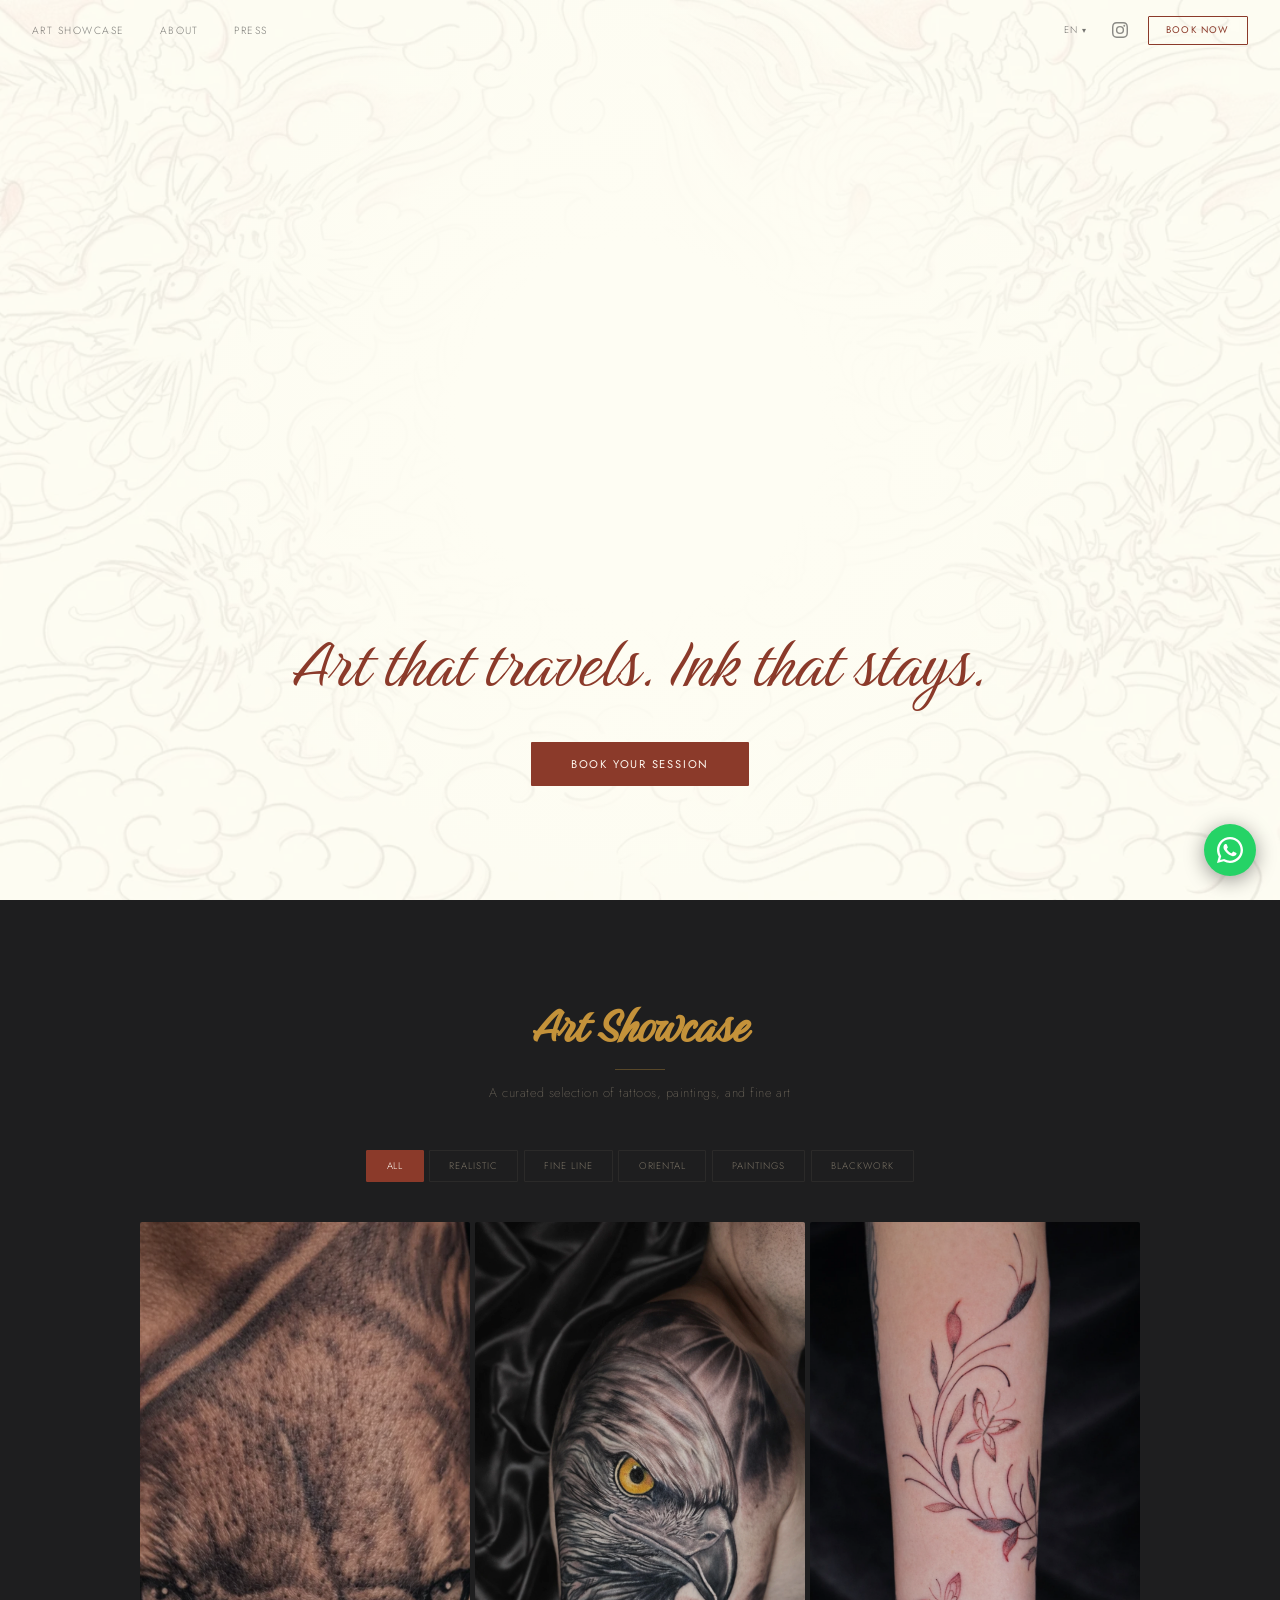
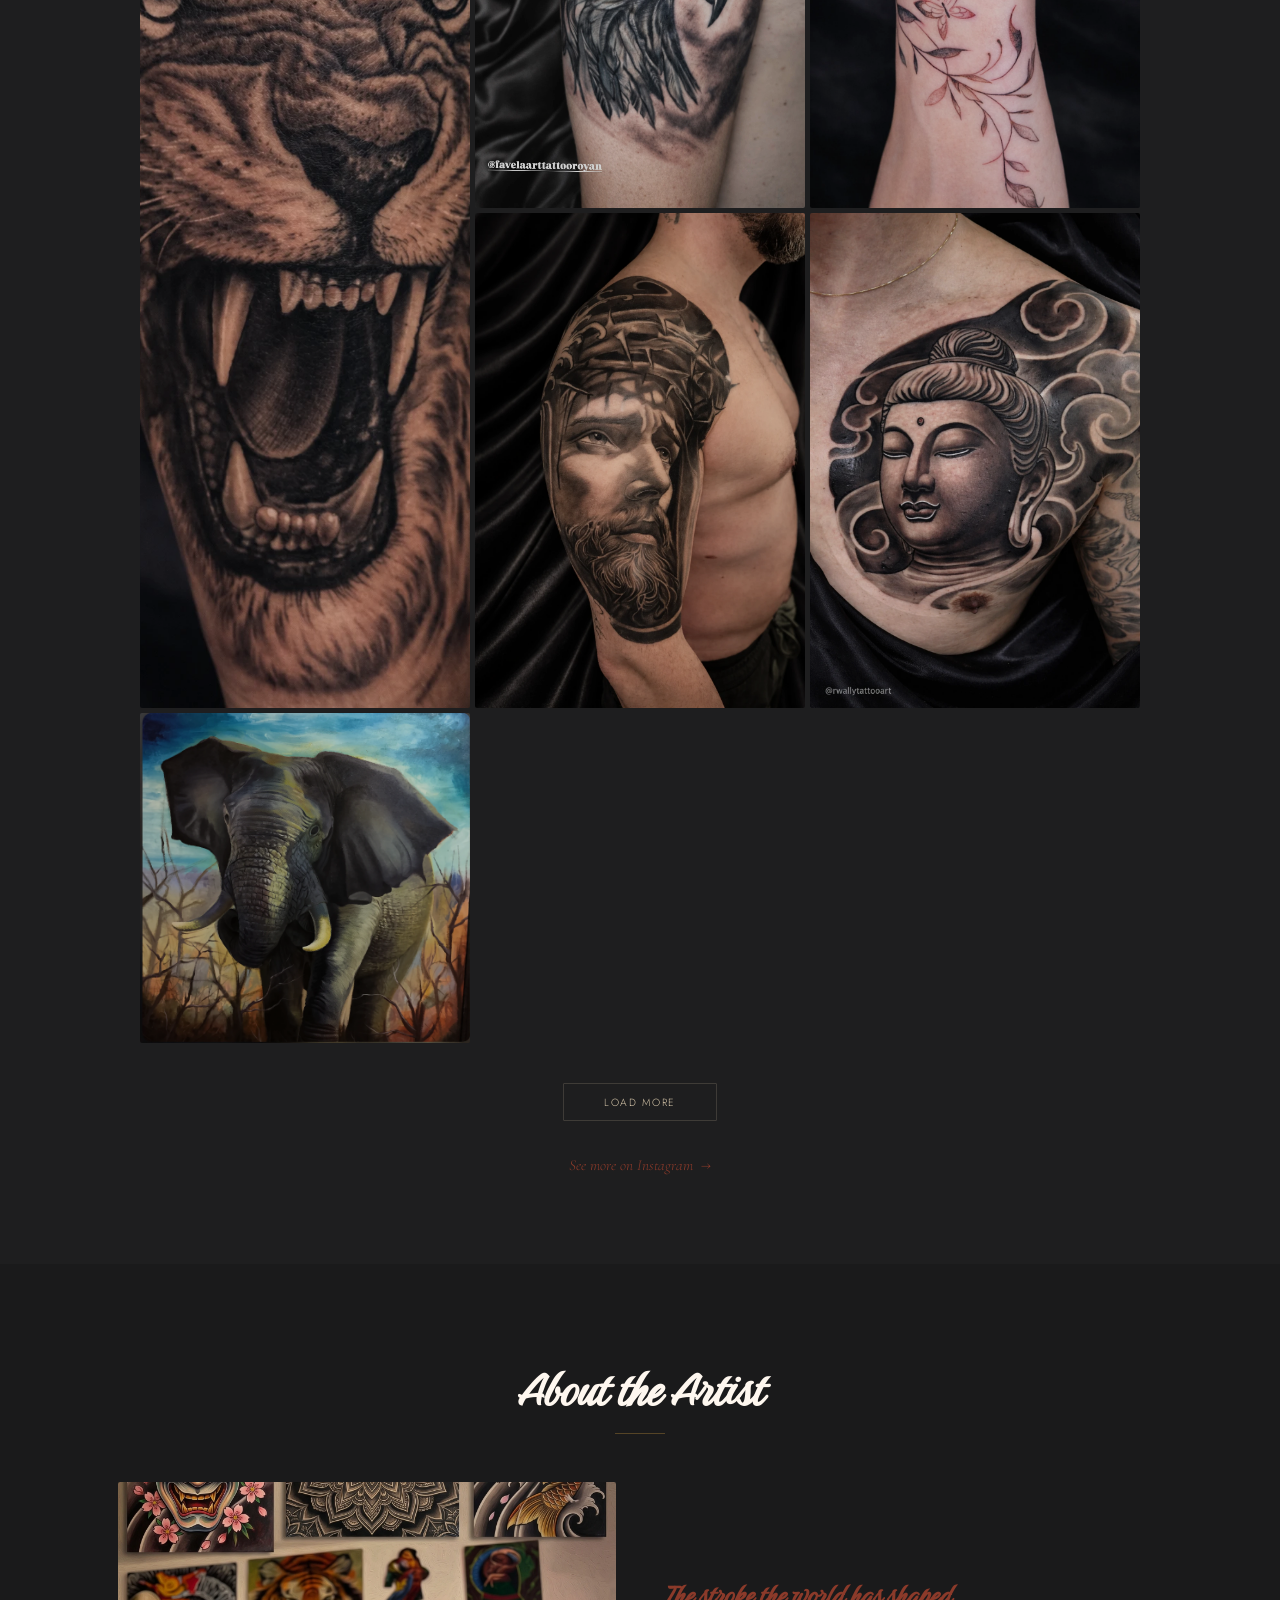
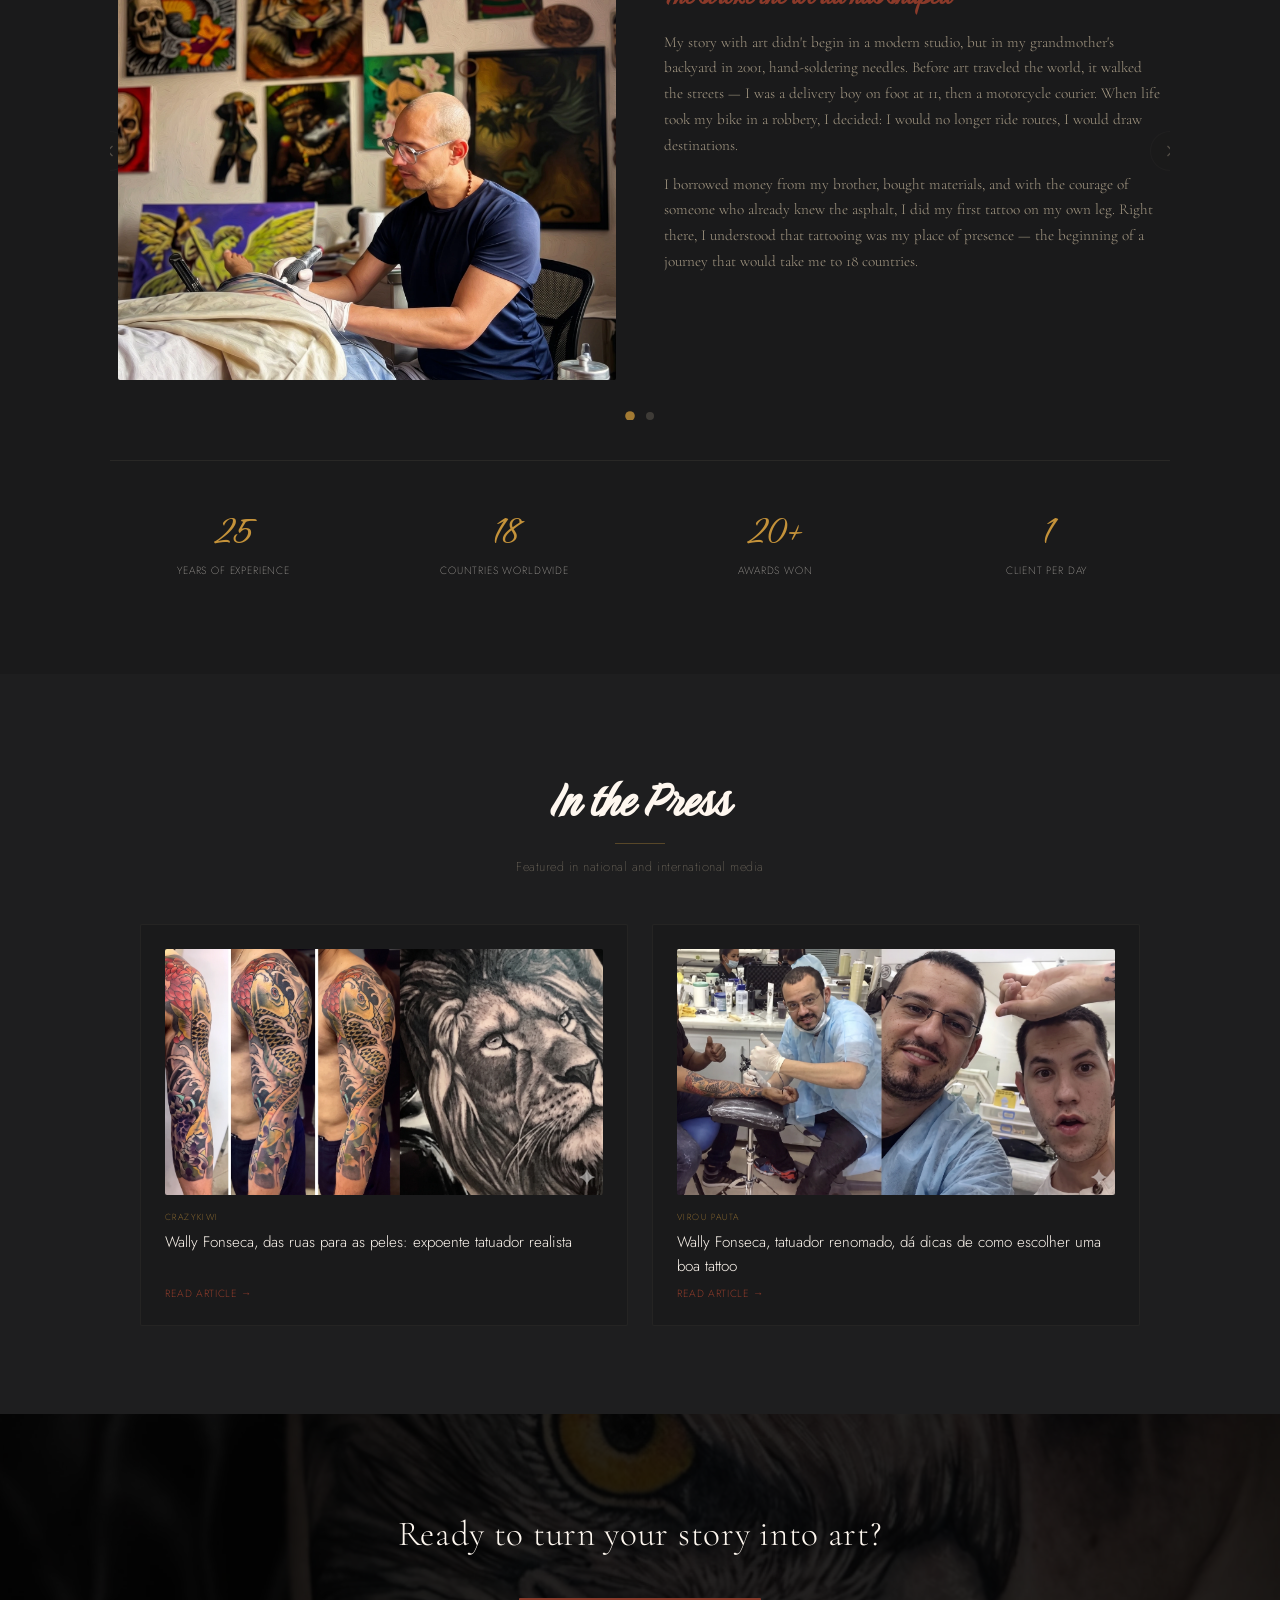
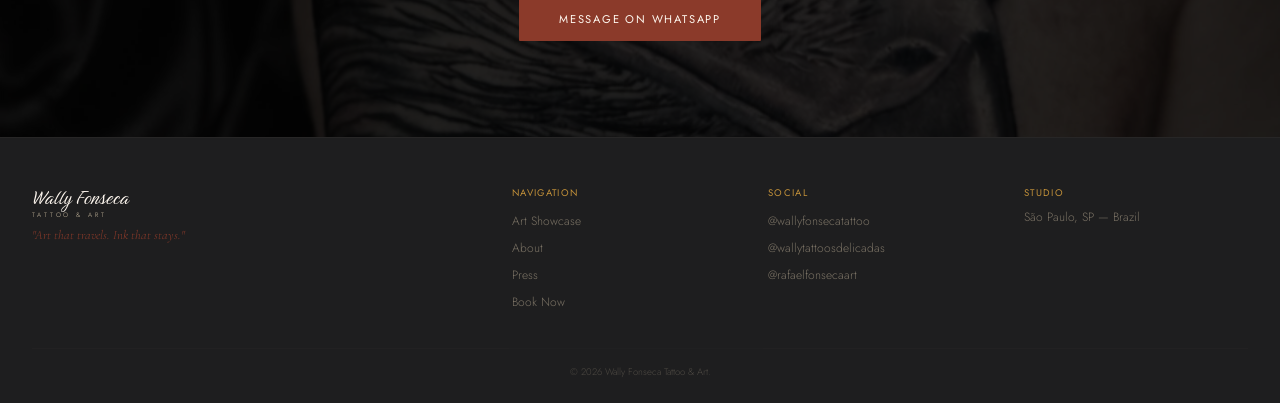
==== index.html @ 74b62050 "sobe projeto completo com assets" ====
<!DOCTYPE html>
<html lang="en">
<head>
  <meta charset="UTF-8">
  <meta name="viewport" content="width=device-width, initial-scale=1.0">
  <title>Wally Fonseca — Tattoo & Art</title>

  <!-- SEO -->
  <meta name="description" content="Wally Fonseca — Award-winning tattoo artist with 25 years of experience across 18 countries. Realistic, fine-line, and canvas art. Book your exclusive session.">
  <meta name="author" content="Wally Fonseca">
  <link rel="canonical" href="https://wallyfonsecatattoo.com/?lang=en">

  <!-- Open Graph -->
  <meta property="og:title" content="Wally Fonseca — Tattoo & Art">
  <meta property="og:description" content="Award-winning tattoo artist with 25 years of experience across 18 countries. Book your exclusive session.">
  <meta property="og:type" content="website">
  <meta property="og:url" content="https://wallyfonsecatattoo.com">
  <meta property="og:locale" content="en_US">
  <meta property="og:site_name" content="Wally Fonseca Tattoo & Art">

  <!-- Twitter -->
  <meta name="twitter:card" content="summary_large_image">
  <meta name="twitter:title" content="Wally Fonseca — Tattoo & Art">
  <meta name="twitter:description" content="Award-winning tattoo artist with 25 years of experience across 18 countries.">

  <!-- hreflang -->
  <link rel="alternate" hreflang="pt" href="https://wallyfonsecatattoo.com/?lang=pt">
  <link rel="alternate" hreflang="en" href="https://wallyfonsecatattoo.com/?lang=en">
  <link rel="alternate" hreflang="es" href="https://wallyfonsecatattoo.com/?lang=es">
  <link rel="alternate" hreflang="fr" href="https://wallyfonsecatattoo.com/?lang=fr">
  <link rel="alternate" hreflang="x-default" href="https://wallyfonsecatattoo.com/?lang=en">

  <!-- Fonts -->
  <link rel="preconnect" href="https://fonts.googleapis.com">
  <link rel="preconnect" href="https://fonts.gstatic.com" crossorigin>
  <link rel="stylesheet" href="https://fonts.googleapis.com/css2?family=Cormorant+Garamond:ital,wght@0,300;0,400;0,500;1,300;1,400&family=Jost:wght@200;300;400;500&display=swap">

  <!-- Birthstone local font -->
  <style>
    @font-face {
      font-family: 'Birthstone';
      src: url('assets/fonts/Birthstone-Regular.ttf') format('truetype');
      font-weight: 400;
      font-style: normal;
      font-display: swap;
    }
  </style>

  <!-- Styles -->
  <link rel="stylesheet" href="assets/css/style.css">

  <!-- Schema.org -->
  <script type="application/ld+json">
  {
    "@context": "https://schema.org",
    "@graph": [
      {
        "@type": "Person",
        "name": "Rafael Fonseca",
        "alternateName": "Wally Fonseca",
        "jobTitle": "Tattoo Artist",
        "url": "https://wallyfonsecatattoo.com",
        "sameAs": [
          "https://instagram.com/wallyfonsecatattoo",
          "https://instagram.com/wallytattoosdelicadas",
          "https://instagram.com/rafaelfonsecaart"
        ]
      },
      {
        "@type": "TattooParlor",
        "name": "Wally Fonseca Tattoo & Art",
        "url": "https://wallyfonsecatattoo.com",
        "telephone": "+5511940072605"
      }
    ]
  }
  </script>
</head>
<body>

  <!-- HEADER -->
  <header class="hdr" id="hdr">
    <div class="hdr__inner">
      <nav class="hdr__left">
        <a href="#showcase" data-i18n="nav.showcase">Art Showcase</a>
        <a href="#about" data-i18n="nav.about">About</a>
        <a href="#media" data-i18n="nav.media">Press</a>
      </nav>

      <a href="#hero" class="hdr__logo">
        <span class="hdr__logo-name">Wally Fonseca</span>
        <span class="hdr__logo-sub">TATTOO &amp; ART</span>
      </a>

      <div class="hdr__right">
        <div class="lang-wrap">
          <button class="lang-current" aria-label="Select language">EN</button>
          <div class="lang-dropdown" role="listbox">
            <button class="lang-selector__btn" data-lang="en" role="option">English</button>
            <button class="lang-selector__btn" data-lang="pt" role="option">Português</button>
            <button class="lang-selector__btn" data-lang="es" role="option">Español</button>
            <button class="lang-selector__btn" data-lang="fr" role="option">Français</button>
          </div>
        </div>
        <a href="https://instagram.com/wallyfonsecatattoo" target="_blank" rel="noopener" class="hdr__ig" aria-label="Instagram">
          <svg viewBox="0 0 24 24"><path d="M12 2.163c3.204 0 3.584.012 4.85.07 3.252.148 4.771 1.691 4.919 4.919.058 1.265.069 1.645.069 4.849 0 3.205-.012 3.584-.069 4.849-.149 3.225-1.664 4.771-4.919 4.919-1.266.058-1.644.07-4.85.07-3.204 0-3.584-.012-4.849-.07-3.26-.149-4.771-1.699-4.919-4.92-.058-1.265-.07-1.644-.07-4.849 0-3.204.013-3.583.07-4.849.149-3.227 1.664-4.771 4.919-4.919 1.266-.057 1.645-.069 4.849-.069zM12 0C8.741 0 8.333.014 7.053.072 2.695.272.273 2.69.073 7.052.014 8.333 0 8.741 0 12c0 3.259.014 3.668.072 4.948.2 4.358 2.618 6.78 6.98 6.98C8.333 23.986 8.741 24 12 24c3.259 0 3.668-.014 4.948-.072 4.354-.2 6.782-2.618 6.979-6.98.059-1.28.073-1.689.073-4.948 0-3.259-.014-3.667-.072-4.947-.196-4.354-2.617-6.78-6.979-6.98C15.668.014 15.259 0 12 0zm0 5.838a6.162 6.162 0 100 12.324 6.162 6.162 0 000-12.324zM12 16a4 4 0 110-8 4 4 0 010 8zm6.406-11.845a1.44 1.44 0 100 2.881 1.44 1.44 0 000-2.881z"/></svg>
        </a>
        <a href="https://wa.me/5511940072605" target="_blank" rel="noopener" class="hdr__cta" data-i18n="nav.cta">Book Now</a>
      </div>
    </div>
  </header>

  <!-- HERO -->
  <section class="hero" id="hero">
    <div class="hero__globe">
      <video autoplay muted loop playsinline>
        <source src="assets/videos/globe-loop.mp4" type="video/mp4">
      </video>
    </div>
    <h1 class="hero__tagline" data-i18n="hero.tagline">Art that travels. Ink that stays.</h1>
    <a href="https://wa.me/5511940072605" target="_blank" rel="noopener" class="hero__cta" data-i18n="hero.cta">Book your session</a>
  </section>

  <!-- ART SHOWCASE -->
  <section class="showcase sec" id="showcase">
    <div class="sec__inner">
      <div class="sec__head">
        <h2 class="sec__title" data-i18n="showcase.title">Art Showcase</h2>
        <div class="divider"></div>
        <p class="sec__sub" data-i18n="showcase.subtitle">A curated selection of tattoos, paintings, and fine art</p>
      </div>

      <div class="pills" role="tablist">
        <button class="pill active" data-filter="all" role="tab" aria-selected="true" data-i18n="showcase.filters.all">All</button>
        <button class="pill" data-filter="realistas" role="tab" aria-selected="false" data-i18n="showcase.filters.realistic">Realistic</button>
        <button class="pill" data-filter="delicadas" role="tab" aria-selected="false" data-i18n="showcase.filters.fineline">Fine Line</button>
        <button class="pill" data-filter="oriental" role="tab" aria-selected="false" data-i18n="showcase.filters.oriental">Oriental</button>
        <button class="pill" data-filter="pinturas" role="tab" aria-selected="false" data-i18n="showcase.filters.paintings">Paintings</button>
        <button class="pill" data-filter="blackwork" role="tab" aria-selected="false" data-i18n="showcase.filters.blackwork">Blackwork</button>
      </div>

      <div class="mosaic">
        <figure class="mosaic__item" data-category="realistas"><img src="assets/images/portfolio/tattoos/leao-rugindo.webp" alt="Realistic roaring lion tattoo" class="mosaic__img" loading="lazy"></figure>
        <figure class="mosaic__item" data-category="realistas"><img src="assets/images/portfolio/tattoos/aguia-realista.webp" alt="Realistic eagle tattoo" class="mosaic__img" loading="lazy"></figure>
        <figure class="mosaic__item" data-category="delicadas"><img src="assets/images/portfolio/delicadas/flores-fineline.webp" alt="Fine line floral tattoo" class="mosaic__img" loading="lazy"></figure>
        <figure class="mosaic__item" data-category="realistas"><img src="assets/images/portfolio/tattoos/cristo-espinhos.webp" alt="Christ with thorns tattoo" class="mosaic__img" loading="lazy"></figure>
        <figure class="mosaic__item" data-category="realistas"><img src="assets/images/portfolio/tattoos/buda-nuvens.webp" alt="Buddha with clouds tattoo" class="mosaic__img" loading="lazy"></figure>
        <figure class="mosaic__item" data-category="pinturas"><img src="assets/images/portfolio/pinturas/pintura-elefante.webp" alt="Elephant canvas painting" class="mosaic__img" loading="lazy"></figure>
        <figure class="mosaic__item" data-category="realistas" data-hidden="true" style="display:none"><img src="assets/images/portfolio/tattoos/leao-sereno.webp" alt="Serene lion tattoo" class="mosaic__img" loading="lazy"></figure>
        <figure class="mosaic__item" data-category="realistas" data-hidden="true" style="display:none"><img src="assets/images/portfolio/tattoos/leao-olho.webp" alt="Lion eye detail tattoo" class="mosaic__img" loading="lazy"></figure>
        <figure class="mosaic__item" data-category="realistas" data-hidden="true" style="display:none"><img src="assets/images/portfolio/tattoos/leao-frontal.webp" alt="Frontal lion tattoo" class="mosaic__img" loading="lazy"></figure>
        <figure class="mosaic__item" data-category="realistas" data-hidden="true" style="display:none"><img src="assets/images/portfolio/tattoos/coruja-cocar.webp" alt="Owl with headdress tattoo" class="mosaic__img" loading="lazy"></figure>
        <figure class="mosaic__item" data-category="oriental" data-hidden="true" style="display:none"><img src="assets/images/portfolio/tattoos/sleeve-marinho.webp" alt="Japanese marine sleeve" class="mosaic__img" loading="lazy"></figure>
        <figure class="mosaic__item" data-category="realistas" data-hidden="true" style="display:none"><img src="assets/images/portfolio/tattoos/sleeve-natureza.webp" alt="Nature sleeve tattoo" class="mosaic__img" loading="lazy"></figure>
        <figure class="mosaic__item" data-category="realistas" data-hidden="true" style="display:none"><img src="assets/images/portfolio/tattoos/pastor-alemao.webp" alt="German shepherd tattoo" class="mosaic__img" loading="lazy"></figure>
        <figure class="mosaic__item" data-category="pinturas" data-hidden="true" style="display:none"><img src="assets/images/portfolio/pinturas/pintura-tigre.webp" alt="Tiger canvas painting" class="mosaic__img" loading="lazy"></figure>
      </div>

      <button class="load-more" id="loadMore" data-i18n="showcase.loadMore">Load more</button>
      <div class="showcase__ig">
        <a href="https://instagram.com/wallyfonsecatattoo" target="_blank" rel="noopener"><span data-i18n="showcase.instagram">See more on Instagram</span> →</a>
      </div>
    </div>
  </section>

  <!-- ABOUT -->
  <section class="about-sec sec" id="about">
    <div class="sec__inner">
      <div class="sec__head">
        <h2 class="sec__title" data-i18n="about.title">About the Artist</h2>
        <div class="divider"></div>
      </div>

      <div class="about-slides">
        <div class="about-track" id="aboutTrack">
          <div class="about-slide">
            <div class="about-img"><img src="assets/images/sobre/wally-tattooing.webp" alt="Wally Fonseca tattooing" loading="lazy"></div>
            <div class="about-body">
              <h3 class="about-heading" data-i18n="about.slide1.heading">The stroke the world has shaped</h3>
              <div class="about-text">
                <p data-i18n="about.slide1.p1">My story with art didn't begin in a modern studio, but in my grandmother's backyard in 2001, hand-soldering needles. Before art traveled the world, it walked the streets — I was a delivery boy on foot at 11, then a motorcycle courier. When life took my bike in a robbery, I decided: I would no longer ride routes, I would draw destinations.</p>
                <p data-i18n="about.slide1.p2">I borrowed money from my brother, bought materials, and with the courage of someone who already knew the asphalt, I did my first tattoo on my own leg. Right there, I understood that tattooing was my place of presence — the beginning of a journey that would take me to 18 countries.</p>
              </div>
            </div>
          </div>
          <div class="about-slide about-slide--reverse">
            <div class="about-body">
              <div class="about-text">
                <p data-i18n="about.slide2.p1">Today, after 25 years on the road, my relationship with skin is guided by the awareness that nothing is permanent, except the devotion we give to the present moment. My process reflects this philosophy: it's an unhurried ritual, where I reserve the entire day exclusively for each person.</p>
                <p data-i18n="about.slide2.p2">I alternate between canvas paintings and human skin, using everything from artificial intelligence to freehand drawing to ensure that the art that travels the world finds a safe place to stay. In the end, my goal is for you to carry not just an image, but the satisfaction of having been truly seen and respected in a moment of real connection.</p>
              </div>
            </div>
            <div class="about-img"><img src="assets/images/sobre/wally-painting.webp" alt="Wally Fonseca painting" loading="lazy"></div>
          </div>
        </div>
        <button class="about-arrow about-arrow--left" aria-label="Previous" data-slide="prev"><svg width="20" height="20" viewBox="0 0 24 24" fill="none" stroke="currentColor" stroke-width="1.5"><path d="M15 18l-6-6 6-6"/></svg></button>
        <button class="about-arrow about-arrow--right" aria-label="Next" data-slide="next"><svg width="20" height="20" viewBox="0 0 24 24" fill="none" stroke="currentColor" stroke-width="1.5"><path d="M9 18l6-6-6-6"/></svg></button>
        <div class="about-nav">
          <button class="about-dot active" data-slide-to="0"></button>
          <button class="about-dot" data-slide-to="1"></button>
        </div>
      </div>

      <div class="highlights">
        <div class="hl-item"><span class="hl-val" data-countup>25</span><span class="hl-label" data-i18n="about.highlights.years">Years of experience</span></div>
        <div class="hl-item"><span class="hl-val" data-countup>18</span><span class="hl-label" data-i18n="about.highlights.countries">Countries worldwide</span></div>
        <div class="hl-item"><span class="hl-val" data-countup>20+</span><span class="hl-label" data-i18n="about.highlights.awards">Awards won</span></div>
        <div class="hl-item"><span class="hl-val" data-countup>1</span><span class="hl-label" data-i18n="about.highlights.clients">Client per day</span></div>
      </div>
    </div>
  </section>

  <!-- MEDIA -->
  <section class="media-sec sec" id="media">
    <div class="sec__inner">
      <div class="sec__head">
        <h2 class="sec__title" data-i18n="media.title">In the Press</h2>
        <div class="divider"></div>
        <p class="sec__sub" data-i18n="media.subtitle">Featured in national and international media</p>
      </div>
      <div class="media-cards">
        <article class="m-card">
          <div class="m-card__preview"><img src="assets/images/midia/crazykiwi-preview.webp" alt="CrazyKiwi article" loading="lazy"></div>
          <span class="m-card__out">CrazyKiwi</span>
          <h3 class="m-card__title">Wally Fonseca, das ruas para as peles: expoente tatuador realista</h3>
          <a href="https://crazykiwi.com.br/wally-fonseca-das-ruas-para-as-peles-expoente-tatuador-realista/" target="_blank" rel="noopener" class="m-card__link" data-i18n="media.readMore">Read article →</a>
        </article>
        <article class="m-card">
          <div class="m-card__preview"><img src="assets/images/midia/viroupauta-preview.webp" alt="Virou Pauta article" loading="lazy"></div>
          <span class="m-card__out">Virou Pauta</span>
          <h3 class="m-card__title">Wally Fonseca, tatuador renomado, dá dicas de como escolher uma boa tattoo</h3>
          <a href="https://viroupauta.com/wally-fonseca-tatuador-renomado-da-dicas-de-como-escolher-uma-boa-tattoo/" target="_blank" rel="noopener" class="m-card__link" data-i18n="media.readMore">Read article →</a>
        </article>
      </div>
    </div>
  </section>

  <!-- CTA FINAL -->
  <section class="cta-final" id="booking">
    <div class="cta-final__bg" style="background-image:url('assets/images/portfolio/tattoos/aguia-realista.webp')"></div>
    <div class="cta-final__content">
      <p class="cta-final__headline" data-i18n="cta.headline">Ready to turn your story into art?</p>
      <a href="https://wa.me/5511940072605" target="_blank" rel="noopener" class="hero__cta" data-i18n="cta.button">Message on WhatsApp</a>
    </div>
  </section>

  <!-- FOOTER -->
  <footer class="ftr">
    <div class="ftr__inner">
      <div>
        <span class="ftr__brand-name">Wally Fonseca</span>
        <span class="ftr__brand-sub">TATTOO &amp; ART</span>
        <p class="ftr__tagline">"Art that travels. Ink that stays."</p>
      </div>
      <nav>
        <h4 class="ftr__heading" data-i18n="footer.nav">Navigation</h4>
        <ul>
          <li><a href="#showcase" data-i18n="nav.showcase">Art Showcase</a></li>
          <li><a href="#about" data-i18n="nav.about">About</a></li>
          <li><a href="#media" data-i18n="nav.media">Press</a></li>
          <li><a href="#booking" data-i18n="nav.cta">Book</a></li>
        </ul>
      </nav>
      <div>
        <h4 class="ftr__heading">Social</h4>
        <ul>
          <li><a href="https://instagram.com/wallyfonsecatattoo" target="_blank" rel="noopener">@wallyfonsecatattoo</a></li>
          <li><a href="https://instagram.com/wallytattoosdelicadas" target="_blank" rel="noopener">@wallytattoosdelicadas</a></li>
          <li><a href="https://instagram.com/rafaelfonsecaart" target="_blank" rel="noopener">@rafaelfonsecaart</a></li>
        </ul>
      </div>
      <div>
        <h4 class="ftr__heading">Studio</h4>
        <address data-i18n="footer.address">São Paulo, SP — Brazil</address>
      </div>
    </div>
    <p class="ftr__copy">© 2026 Wally Fonseca Tattoo & Art.</p>
  </footer>

  <!-- WhatsApp float -->
  <a href="https://wa.me/5511940072605" target="_blank" rel="noopener" class="wa" aria-label="WhatsApp">
    <svg viewBox="0 0 32 32" fill="currentColor"><path d="M16.004 0C7.164 0 .002 7.16.002 16c0 2.822.736 5.584 2.137 8.012L.015 32l8.2-2.148A15.9 15.9 0 0 0 16.004 32C24.843 32 32 24.84 32 16S24.843 0 16.004 0zm0 29.09a13.04 13.04 0 0 1-6.66-1.82l-.477-.283-4.95 1.3 1.322-4.83-.312-.496A13.01 13.01 0 0 1 2.914 16c0-7.222 5.878-13.09 13.09-13.09S29.094 8.778 29.094 16s-5.868 13.09-13.09 13.09zm7.17-9.8c-.393-.197-2.326-1.148-2.687-1.28-.36-.13-.623-.196-.886.198-.262.393-1.018 1.28-1.248 1.543-.23.262-.46.295-.853.098-.393-.197-1.66-.612-3.164-1.95-1.17-1.04-1.96-2.325-2.19-2.718-.23-.393-.024-.606.173-.802.177-.176.393-.46.59-.69.196-.23.262-.394.393-.656.13-.263.065-.492-.033-.69-.098-.196-.886-2.137-1.214-2.924-.32-.768-.645-.664-.886-.676l-.755-.013c-.263 0-.69.098-1.05.492-.362.393-1.38 1.346-1.38 3.283s1.413 3.81 1.61 4.072c.197.263 2.782 4.248 6.74 5.957.942.407 1.677.65 2.25.832.946.3 1.806.258 2.487.157.76-.113 2.326-.95 2.654-1.87.33-.918.33-1.705.23-1.87-.097-.163-.36-.262-.754-.458z"/></svg>
  </a>

  <!-- Lightbox -->
  <div class="lb" id="lb" aria-hidden="true">
    <span class="lb__x">×</span>
    <img src="" alt="" id="lbImg">
  </div>

  <script src="assets/js/main.js"></script>
</body>
</html>
---- assets/css/style.css ----
/* ============================================
   WALLY FONSECA TATTOO — STYLE.CSS v3
   Dark elegant theme · Mobile-first
   ============================================ */

*,*::before,*::after{margin:0;padding:0;box-sizing:border-box}

:root {
  --creme:#FEF7EF;--hero-bg:#fefdf3;--ferrugem:#8B3A2A;--bege:#D4C4A8;
  --musgo:#4A5240;--ouro:#C4923A;--obsidiana:#1A1A1B;--obs2:#1e1e1f;--obs3:#252526;
  --fd:'Birthstone',cursive;--fb:'Jost',sans-serif;--fe:'Cormorant Garamond',serif;
}

html{scroll-behavior:smooth}
body{font-family:var(--fb);font-weight:300;color:var(--creme);background:var(--obsidiana);overflow-x:hidden;-webkit-font-smoothing:antialiased;margin:0}
img{max-width:100%;height:auto;display:block}
a{color:inherit;text-decoration:none}
ul{list-style:none}
button{font-family:inherit;cursor:pointer;border:none;background:none}

/* ═══ HEADER ═══ */
.hdr{position:fixed;top:0;left:0;width:100%;z-index:1000;transition:background .5s,box-shadow .5s}
.hdr--solid{background:rgba(26,26,27,.94);backdrop-filter:blur(14px);-webkit-backdrop-filter:blur(14px);box-shadow:0 1px 20px rgba(0,0,0,.3)}
.hdr__inner{max-width:1320px;margin:0 auto;display:flex;align-items:center;justify-content:space-between;padding:1rem 2rem;gap:1rem}
.hdr__left{display:flex;align-items:center;gap:2.2rem}
.hdr__left a{font-size:.65rem;font-weight:300;letter-spacing:.14em;text-transform:uppercase;color:var(--obsidiana);opacity:.55;transition:all .3s}
.hdr--solid .hdr__left a{color:var(--bege)}
.hdr__left a:hover{opacity:1;color:var(--ferrugem)}

.hdr__logo{position:absolute;left:50%;transform:translateX(-50%);opacity:0;transition:opacity .5s;pointer-events:none;text-align:center}
.hdr--solid .hdr__logo{opacity:1;pointer-events:auto}
.hdr__logo-name{font-family:var(--fd);font-size:1.5rem;color:var(--creme);display:block;line-height:1}
.hdr__logo-sub{font-size:.4rem;font-weight:300;letter-spacing:.45em;color:var(--bege);text-transform:uppercase;display:block}

.hdr__right{display:flex;align-items:center;gap:1.2rem}
.hdr__cta{padding:.4rem 1.1rem;border:1px solid var(--ferrugem);color:var(--ferrugem);font-size:.6rem;font-weight:400;letter-spacing:.12em;text-transform:uppercase;border-radius:1px;transition:all .3s}
.hdr--solid .hdr__cta{border-color:rgba(139,58,42,.6)}
.hdr__cta:hover{background:var(--ferrugem);color:var(--creme)}

.lang-wrap{position:relative}
.lang-current{font-size:.6rem;font-weight:300;letter-spacing:.1em;color:var(--obsidiana);opacity:.6;cursor:pointer;padding:4px 6px;display:flex;align-items:center;gap:4px;transition:color .3s}
.lang-current::after{content:'▾';font-size:.5rem}
.hdr--solid .lang-current{color:var(--bege)}
.lang-dropdown{position:absolute;top:100%;right:0;background:var(--obsidiana);border:1px solid rgba(212,196,168,.12);border-radius:2px;display:none;min-width:80px;z-index:10;overflow:hidden}
.lang-dropdown.open{display:block}
.lang-dropdown button{display:block;width:100%;text-align:left;padding:.5rem .8rem;font-size:.6rem;font-weight:300;letter-spacing:.08em;color:var(--bege);transition:background .2s}
.lang-dropdown button:hover{background:rgba(196,146,58,.15)}

.hdr__ig{display:flex;align-items:center;opacity:.5;transition:opacity .3s}
.hdr__ig:hover{opacity:1}
.hdr__ig svg{width:16px;height:16px}
.hdr__ig path{fill:var(--obsidiana);transition:fill .3s}
.hdr--solid .hdr__ig path{fill:var(--bege)}

/* ═══ HERO ═══ */
.hero{min-height:100vh;background:var(--hero-bg);display:flex;flex-direction:column;align-items:center;justify-content:center;position:relative;overflow:hidden;text-align:center}
.hero::before{content:'';position:absolute;inset:0;background:url('../images/hero/sketch-pattern.webp') center/cover no-repeat;opacity:.25;z-index:0}
.hero::after{content:'';position:absolute;top:50%;left:50%;transform:translate(-50%,-55%);width:720px;height:720px;background:radial-gradient(circle,var(--hero-bg) 25%,rgba(254,253,243,.7) 42%,transparent 68%);z-index:1;pointer-events:none}
.hero__globe{width:300px;height:300px;margin-bottom:1.5rem;position:relative;z-index:2}
.hero__globe video{width:100%;height:100%;object-fit:cover}
.hero__tagline{font-family:var(--fd);font-size:3.5rem;font-weight:400;line-height:1.15;color:var(--ferrugem);margin-bottom:2rem;padding:0 1rem;position:relative;z-index:2}
.hero__cta{display:inline-block;padding:.85rem 2.5rem;background:var(--ferrugem);color:var(--creme);font-size:.7rem;font-weight:400;letter-spacing:.16em;text-transform:uppercase;border-radius:1px;transition:background .3s;position:relative;z-index:2}
.hero__cta:hover{background:var(--ouro)}

/* ═══ SHARED ═══ */
.sec{padding:5.5rem 2rem}
.sec__inner{max-width:1280px;margin:0 auto}
.sec__head{text-align:center;margin-bottom:3rem}
.sec__title{font-family:var(--fd);font-size:3rem;color:var(--creme);margin-bottom:.3rem}
.sec__sub{font-weight:200;font-size:.8rem;color:var(--bege);opacity:.5;letter-spacing:.04em}
.divider{width:50px;height:1px;background:var(--ouro);margin:0 auto .8rem;opacity:.35}

/* ═══ SHOWCASE ═══ */
.showcase{background:var(--obs2)}
.showcase .sec__title{color:var(--ouro)}
.pills{display:flex;justify-content:center;flex-wrap:wrap;gap:.35rem;margin-bottom:2.5rem}
.pill{font-size:.6rem;font-weight:300;letter-spacing:.1em;text-transform:uppercase;padding:.5rem 1.2rem;border:1px solid rgba(212,196,168,.15);color:var(--bege);opacity:.5;border-radius:1px;transition:all .3s}
.pill:hover,.pill.active{background:var(--ferrugem);border-color:var(--ferrugem);color:var(--creme);opacity:1}

.mosaic{display:grid;grid-template-columns:repeat(3,1fr);gap:5px;max-width:1000px;margin:0 auto}
.mosaic__item{overflow:hidden;cursor:pointer;border-radius:2px}
.mosaic__item:nth-child(6n+1){grid-row:span 2}
.mosaic__img{width:100%;height:100%;object-fit:cover;transition:transform .7s ease,filter .4s;filter:brightness(.82)}
.mosaic__item:hover .mosaic__img{transform:scale(1.05);filter:brightness(1)}

.load-more{display:block;margin:2.5rem auto 0;padding:.65rem 2.5rem;font-size:.65rem;font-weight:300;letter-spacing:.14em;text-transform:uppercase;color:var(--bege);border:1px solid rgba(212,196,168,.18);border-radius:1px;transition:all .3s}
.load-more:hover{border-color:var(--ouro);color:var(--ouro)}

.showcase__ig{text-align:center;margin-top:2rem}
.showcase__ig a{font-family:var(--fe);font-style:italic;font-size:.95rem;color:var(--ferrugem);transition:color .3s;display:inline-flex;align-items:center;gap:.5rem}
.showcase__ig a:hover{color:var(--ouro)}

/* ═══ ABOUT ═══ */
.about-sec{background:var(--obsidiana)}
.about-slides{max-width:1060px;margin:0 auto;overflow:hidden;position:relative}
.about-track{display:flex;transition:transform .5s ease}
.about-slide{flex:0 0 100%;display:grid;grid-template-columns:1fr 1fr;gap:3rem;align-items:center;min-height:400px;padding:0 .5rem}
.about-slide--reverse{direction:ltr}

.about-img{border-radius:2px;overflow:hidden;aspect-ratio:1/1;position:relative}
.about-img img{width:100%;height:100%;object-fit:cover}

.about-heading{font-family:var(--fd);font-size:2rem;color:var(--ferrugem);margin-bottom:.8rem}
.about-body .divider{margin:0 0 1rem}
.about-text{font-family:var(--fe);font-size:.95rem;line-height:1.7;color:var(--bege);opacity:.75}
.about-text p{margin-bottom:.8rem}

.about-arrow{position:absolute;top:50%;transform:translateY(-50%);z-index:2;color:var(--bege);opacity:.3;transition:opacity .3s;background:rgba(26,26,27,.5);border:1px solid rgba(212,196,168,.1);border-radius:50%;width:40px;height:40px;display:flex;align-items:center;justify-content:center;cursor:pointer}
.about-arrow:hover{opacity:.8;border-color:rgba(212,196,168,.3)}
.about-arrow--left{left:-20px}
.about-arrow--right{right:-20px}

.about-nav{display:flex;justify-content:center;gap:.8rem;margin-top:2rem}
.about-dot{width:8px;height:8px;border-radius:50%;background:var(--bege);opacity:.2;transition:all .3s}
.about-dot.active{opacity:.8;background:var(--ouro);transform:scale(1.2)}

.highlights{max-width:1060px;margin:2.5rem auto 0;display:grid;grid-template-columns:repeat(4,1fr);gap:1.5rem;padding-top:2.5rem;border-top:1px solid rgba(212,196,168,.08)}
.hl-item{text-align:center;padding:.5rem}
.hl-val{font-family:var(--fd);font-size:2.8rem;color:var(--ouro);line-height:1}
.hl-label{font-weight:200;font-size:.65rem;letter-spacing:.08em;text-transform:uppercase;color:var(--creme);opacity:.7;margin-top:.6rem;display:block}

/* ═══ MEDIA ═══ */
.media-sec{background:var(--obs2)}
.media-cards{display:grid;grid-template-columns:1fr 1fr;gap:1.5rem;max-width:1000px;margin:0 auto}
.m-card{background:var(--obsidiana);border:1px solid rgba(212,196,168,.06);border-radius:2px;padding:1.5rem;display:flex;flex-direction:column;gap:.5rem;transition:border-color .3s}
.m-card:hover{border-color:rgba(196,146,58,.25)}
.m-card__preview{aspect-ratio:16/9;border-radius:2px;overflow:hidden;margin-bottom:.5rem}
.m-card__preview img{width:100%;height:100%;object-fit:cover}
.m-card__out{font-weight:200;font-size:.55rem;letter-spacing:.16em;text-transform:uppercase;color:var(--ouro)}
.m-card__title{font-weight:300;font-size:.95rem;line-height:1.55;color:var(--creme)}
.m-card__link{font-size:.65rem;color:var(--ferrugem);letter-spacing:.06em;text-transform:uppercase;margin-top:auto;transition:color .3s}
.m-card__link:hover{color:var(--ouro)}

/* ═══ CTA FINAL ═══ */
.cta-final{position:relative;padding:6rem 2rem;text-align:center;overflow:hidden}
.cta-final__bg{position:absolute;inset:0;background-size:cover;background-position:center;filter:brightness(.15);z-index:0}
.cta-final__content{position:relative;z-index:1}
.cta-final__headline{font-family:var(--fe);font-size:2.2rem;font-weight:300;color:var(--creme);line-height:1.35;max-width:32rem;margin:0 auto 2.5rem;letter-spacing:.02em}

/* ═══ FOOTER ═══ */
.ftr{background:var(--obs2);padding:3rem 2rem 1.5rem;border-top:1px solid rgba(212,196,168,.05)}
.ftr__inner{max-width:1280px;margin:0 auto;display:grid;grid-template-columns:2fr 1fr 1fr 1fr;gap:2rem;margin-bottom:2rem}
.ftr__brand-name{font-family:var(--fd);font-size:1.5rem;color:var(--creme);line-height:1;display:block}
.ftr__brand-sub{font-size:.4rem;font-weight:300;letter-spacing:.45em;color:var(--bege);text-transform:uppercase;display:block;margin-bottom:.5rem}
.ftr__tagline{font-family:var(--fe);font-style:italic;font-size:.8rem;color:var(--ferrugem)}
.ftr__heading{font-weight:400;font-size:.6rem;letter-spacing:.14em;text-transform:uppercase;color:var(--ouro);margin-bottom:.5rem}
.ftr a,.ftr address{font-weight:300;font-size:.75rem;color:var(--bege);opacity:.5;font-style:normal}
.ftr li{margin-bottom:.25rem}
.ftr a:hover{opacity:1;color:var(--creme)}
.ftr__copy{text-align:center;border-top:1px solid rgba(212,196,168,.06);padding-top:1rem;font-size:.6rem;color:var(--bege);opacity:.25;max-width:1280px;margin:0 auto}

/* ═══ WHATSAPP ═══ */
.wa{position:fixed;bottom:1.5rem;right:1.5rem;z-index:900;width:52px;height:52px;border-radius:50%;background:#25D366;color:#fff;display:flex;align-items:center;justify-content:center;box-shadow:0 4px 20px rgba(0,0,0,.4);transition:transform .3s}
.wa:hover{transform:scale(1.08)}
.wa svg{width:26px;height:26px}

/* ═══ LIGHTBOX ═══ */
.lb{position:fixed;inset:0;z-index:9999;background:rgba(8,8,8,.97);display:none;align-items:center;justify-content:center;cursor:zoom-out}
.lb.open{display:flex}
.lb img{max-width:92vw;max-height:92vh;object-fit:contain;border-radius:2px}
.lb__x{position:absolute;top:1.2rem;right:1.5rem;color:var(--creme);font-size:1.8rem;opacity:.5;transition:opacity .3s;cursor:pointer}
.lb__x:hover{opacity:1}

/* ═══ REVEAL ═══ */
.reveal{opacity:0;transform:translateY(30px);transition:opacity .8s ease,transform .8s ease}
.reveal.visible{opacity:1;transform:translateY(0)}

/* ═══ RESPONSIVE ═══ */
@media(max-width:768px){
  .hdr__left a:not(:first-child){display:none}
  .hero::after{width:500px;height:500px}
  .hero__globe{width:220px;height:220px}
  .hero__tagline{font-size:2.4rem}
  .mosaic{grid-template-columns:repeat(2,1fr)}
  .mosaic__item:nth-child(6n+1){grid-row:span 1}
  .about-slide{grid-template-columns:1fr;gap:1.5rem}
  .about-arrow--left{left:5px}
  .about-arrow--right{right:5px}
  .highlights{grid-template-columns:repeat(2,1fr);gap:1rem}
  .media-cards{grid-template-columns:1fr}
  .ftr__inner{grid-template-columns:1fr}
}

@media(min-width:768px){
  .hero::after{width:920px;height:920px;transform:translate(-50%,-52%)}
  .hero__globe{width:420px;height:420px}
}
@media(min-width:1024px){
  .hero::after{width:1020px;height:1020px}
  .hero__globe{width:480px;height:480px}
  .hero__tagline{font-size:5rem;white-space:nowrap}
  .sec__title{font-size:3.5rem}
}
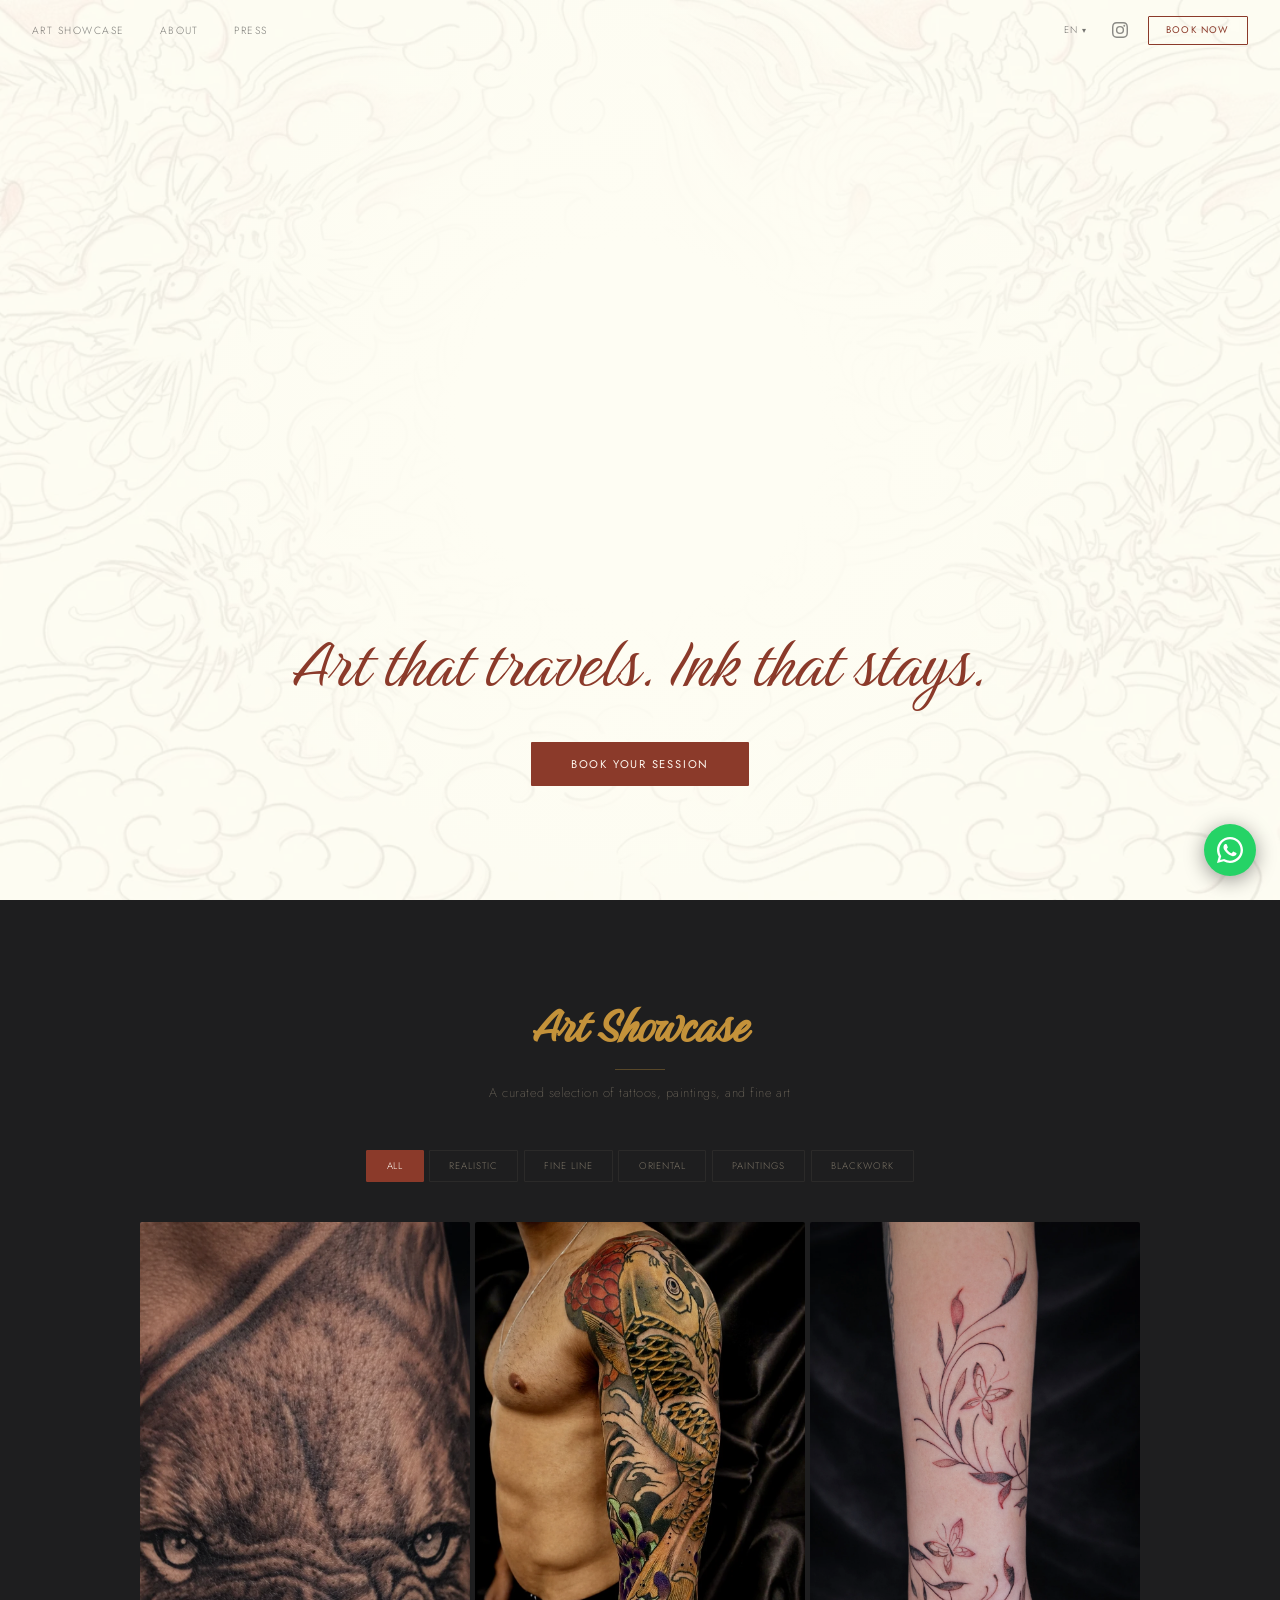
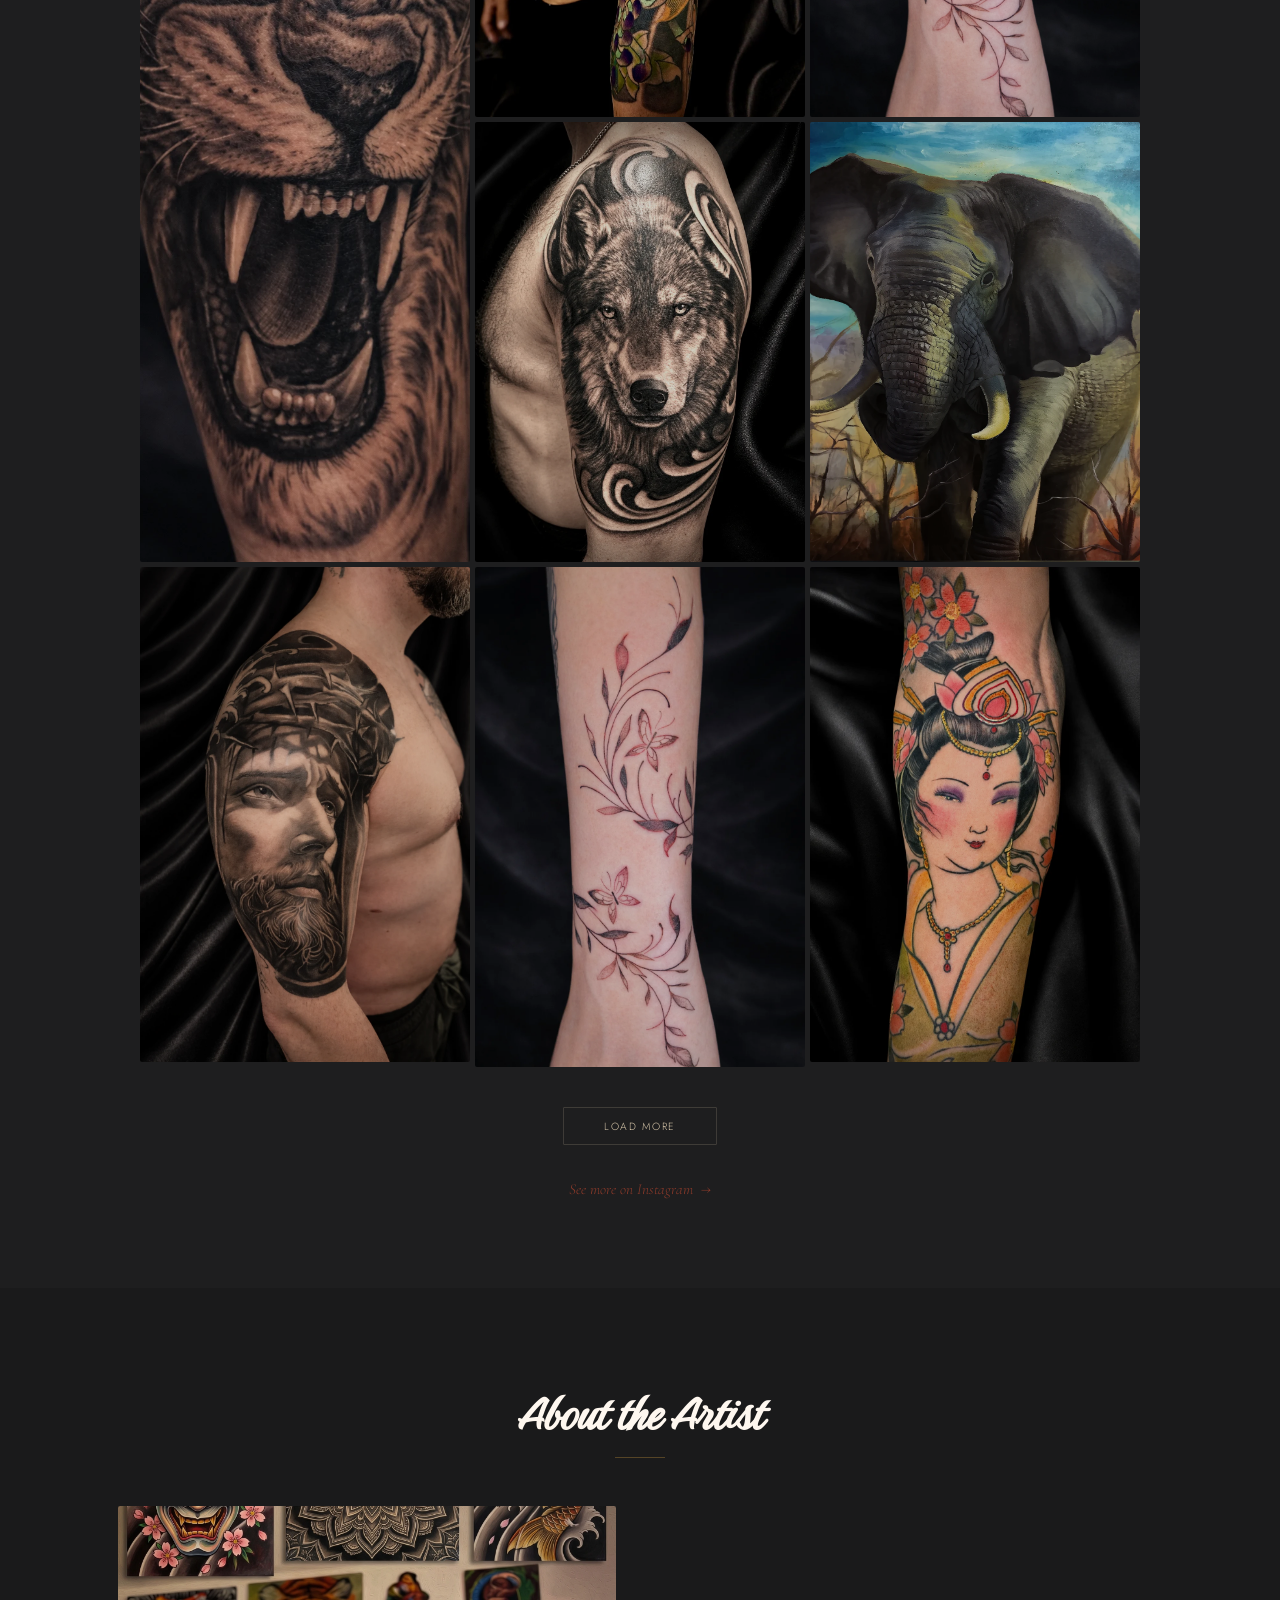
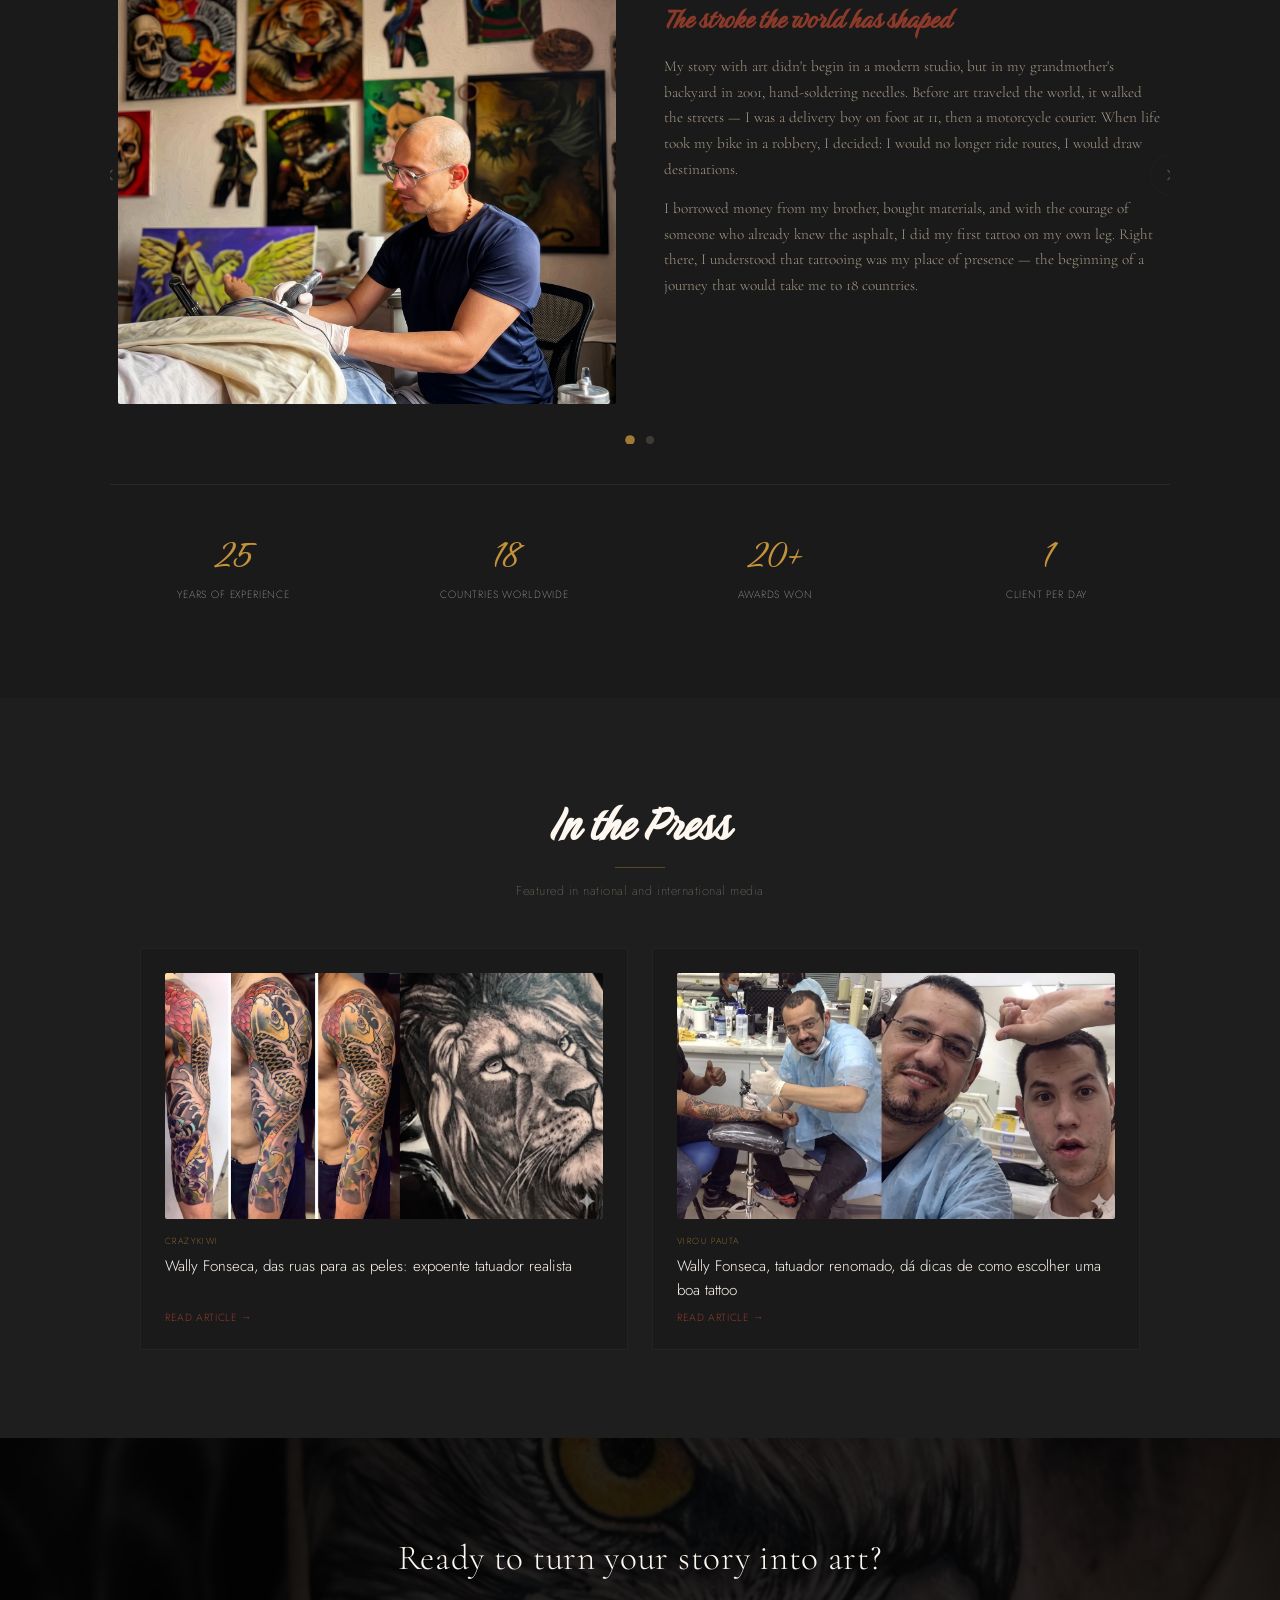
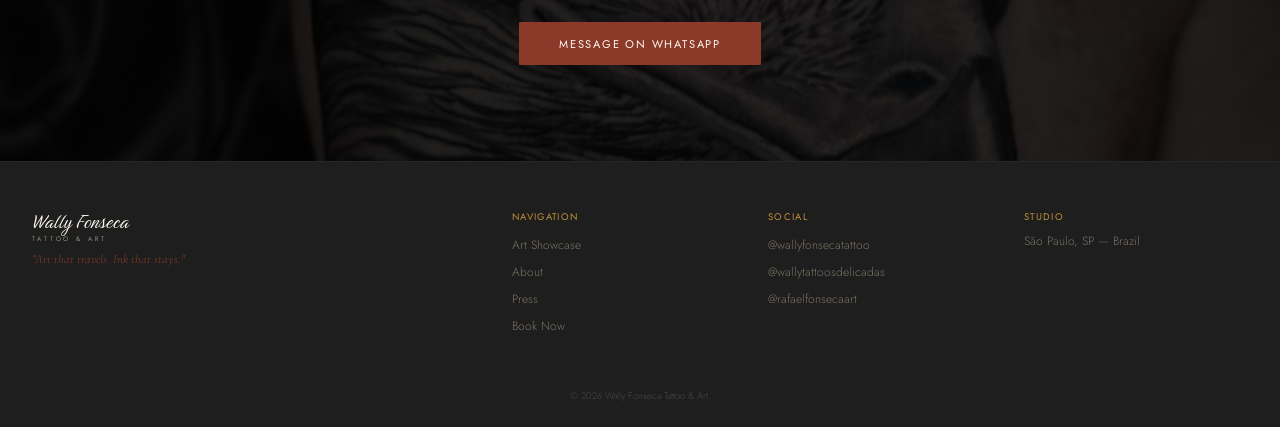
==== commit 0edea0c5: "Initial commit — Wally Fonseca Tattoo & Art landing page" ====
--- a/index.html
+++ b/index.html
@@ -140,20 +140,67 @@
       </div>
 
       <div class="mosaic">
+        <!-- Visible (first 8 — mixed categories) -->
         <figure class="mosaic__item" data-category="realistas"><img src="assets/images/portfolio/tattoos/leao-rugindo.webp" alt="Realistic roaring lion tattoo" class="mosaic__img" loading="lazy"></figure>
-        <figure class="mosaic__item" data-category="realistas"><img src="assets/images/portfolio/tattoos/aguia-realista.webp" alt="Realistic eagle tattoo" class="mosaic__img" loading="lazy"></figure>
+        <figure class="mosaic__item" data-category="oriental"><img src="assets/images/portfolio/oriental/koi-sleeve-colorido.webp" alt="Colorful koi fish Japanese sleeve" class="mosaic__img" loading="lazy"></figure>
         <figure class="mosaic__item" data-category="delicadas"><img src="assets/images/portfolio/delicadas/flores-fineline.webp" alt="Fine line floral tattoo" class="mosaic__img" loading="lazy"></figure>
+        <figure class="mosaic__item" data-category="realistas"><img src="assets/images/portfolio/tattoos/lobo-lua.webp" alt="Realistic wolf with moon tattoo" class="mosaic__img" loading="lazy"></figure>
+        <figure class="mosaic__item" data-category="pinturas"><img src="assets/images/portfolio/pinturas/pintura-elefante.webp" alt="Elephant canvas painting" class="mosaic__img" loading="lazy"></figure>
         <figure class="mosaic__item" data-category="realistas"><img src="assets/images/portfolio/tattoos/cristo-espinhos.webp" alt="Christ with thorns tattoo" class="mosaic__img" loading="lazy"></figure>
-        <figure class="mosaic__item" data-category="realistas"><img src="assets/images/portfolio/tattoos/buda-nuvens.webp" alt="Buddha with clouds tattoo" class="mosaic__img" loading="lazy"></figure>
-        <figure class="mosaic__item" data-category="pinturas"><img src="assets/images/portfolio/pinturas/pintura-elefante.webp" alt="Elephant canvas painting" class="mosaic__img" loading="lazy"></figure>
+        <figure class="mosaic__item" data-category="delicadas"><img src="assets/images/portfolio/delicadas/flores-aquarela.webp" alt="Watercolor floral tattoo" class="mosaic__img" loading="lazy"></figure>
+        <figure class="mosaic__item" data-category="oriental"><img src="assets/images/portfolio/oriental/gueixa-oriental.webp" alt="Japanese geisha tattoo" class="mosaic__img" loading="lazy"></figure>
+        <!-- Hidden — Realistas -->
+        <figure class="mosaic__item" data-category="realistas" data-hidden="true" style="display:none"><img src="assets/images/portfolio/tattoos/aguia-realista.webp" alt="Realistic eagle tattoo" class="mosaic__img" loading="lazy"></figure>
+        <figure class="mosaic__item" data-category="realistas" data-hidden="true" style="display:none"><img src="assets/images/portfolio/tattoos/buda-nuvens.webp" alt="Buddha with clouds tattoo" class="mosaic__img" loading="lazy"></figure>
+        <figure class="mosaic__item" data-category="realistas" data-hidden="true" style="display:none"><img src="assets/images/portfolio/tattoos/buda-peito.webp" alt="Buddha chest tattoo" class="mosaic__img" loading="lazy"></figure>
         <figure class="mosaic__item" data-category="realistas" data-hidden="true" style="display:none"><img src="assets/images/portfolio/tattoos/leao-sereno.webp" alt="Serene lion tattoo" class="mosaic__img" loading="lazy"></figure>
         <figure class="mosaic__item" data-category="realistas" data-hidden="true" style="display:none"><img src="assets/images/portfolio/tattoos/leao-olho.webp" alt="Lion eye detail tattoo" class="mosaic__img" loading="lazy"></figure>
+        <figure class="mosaic__item" data-category="realistas" data-hidden="true" style="display:none"><img src="assets/images/portfolio/tattoos/leao-olho-2.webp" alt="Lion with eye tattoo" class="mosaic__img" loading="lazy"></figure>
         <figure class="mosaic__item" data-category="realistas" data-hidden="true" style="display:none"><img src="assets/images/portfolio/tattoos/leao-frontal.webp" alt="Frontal lion tattoo" class="mosaic__img" loading="lazy"></figure>
+        <figure class="mosaic__item" data-category="realistas" data-hidden="true" style="display:none"><img src="assets/images/portfolio/tattoos/leao-frontal-2.webp" alt="Lion portrait tattoo" class="mosaic__img" loading="lazy"></figure>
+        <figure class="mosaic__item" data-category="realistas" data-hidden="true" style="display:none"><img src="assets/images/portfolio/tattoos/leao-geometrico.webp" alt="Geometric lion tattoo" class="mosaic__img" loading="lazy"></figure>
+        <figure class="mosaic__item" data-category="realistas" data-hidden="true" style="display:none"><img src="assets/images/portfolio/tattoos/leao-rugindo-2.webp" alt="Roaring lion forearm tattoo" class="mosaic__img" loading="lazy"></figure>
+        <figure class="mosaic__item" data-category="realistas" data-hidden="true" style="display:none"><img src="assets/images/portfolio/tattoos/tigre-folhas.webp" alt="Tiger with leaves tattoo" class="mosaic__img" loading="lazy"></figure>
+        <figure class="mosaic__item" data-category="realistas" data-hidden="true" style="display:none"><img src="assets/images/portfolio/tattoos/onca-retrato.webp" alt="Jaguar portrait tattoo" class="mosaic__img" loading="lazy"></figure>
+        <figure class="mosaic__item" data-category="realistas" data-hidden="true" style="display:none"><img src="assets/images/portfolio/tattoos/lobo-correndo.webp" alt="Running wolf tattoo" class="mosaic__img" loading="lazy"></figure>
+        <figure class="mosaic__item" data-category="realistas" data-hidden="true" style="display:none"><img src="assets/images/portfolio/tattoos/aguia-olho.webp" alt="Eagle eye detail tattoo" class="mosaic__img" loading="lazy"></figure>
+        <figure class="mosaic__item" data-category="realistas" data-hidden="true" style="display:none"><img src="assets/images/portfolio/tattoos/tubarao.webp" alt="Realistic shark tattoo" class="mosaic__img" loading="lazy"></figure>
         <figure class="mosaic__item" data-category="realistas" data-hidden="true" style="display:none"><img src="assets/images/portfolio/tattoos/coruja-cocar.webp" alt="Owl with headdress tattoo" class="mosaic__img" loading="lazy"></figure>
+        <figure class="mosaic__item" data-category="realistas" data-hidden="true" style="display:none"><img src="assets/images/portfolio/tattoos/coruja-cocar-2.webp" alt="Owl with native headdress" class="mosaic__img" loading="lazy"></figure>
+        <figure class="mosaic__item" data-category="realistas" data-hidden="true" style="display:none"><img src="assets/images/portfolio/tattoos/coruja-cocar-3.webp" alt="Owl with feather headdress" class="mosaic__img" loading="lazy"></figure>
+        <figure class="mosaic__item" data-category="realistas" data-hidden="true" style="display:none"><img src="assets/images/portfolio/tattoos/coruja-relogio.webp" alt="Owl with clock tattoo" class="mosaic__img" loading="lazy"></figure>
+        <figure class="mosaic__item" data-category="realistas" data-hidden="true" style="display:none"><img src="assets/images/portfolio/tattoos/cristo-armadura.webp" alt="Christ in armor tattoo" class="mosaic__img" loading="lazy"></figure>
+        <figure class="mosaic__item" data-category="realistas" data-hidden="true" style="display:none"><img src="assets/images/portfolio/tattoos/pastor-alemao.webp" alt="German shepherd tattoo" class="mosaic__img" loading="lazy"></figure>
+        <figure class="mosaic__item" data-category="realistas" data-hidden="true" style="display:none"><img src="assets/images/portfolio/tattoos/pastor-alemao-2.webp" alt="German shepherd portrait" class="mosaic__img" loading="lazy"></figure>
+        <figure class="mosaic__item" data-category="realistas" data-hidden="true" style="display:none"><img src="assets/images/portfolio/tattoos/pastor-alemao-3.webp" alt="German shepherd realistic" class="mosaic__img" loading="lazy"></figure>
+        <figure class="mosaic__item" data-category="realistas" data-hidden="true" style="display:none"><img src="assets/images/portfolio/tattoos/jogador-futebol.webp" alt="Soccer player tattoo" class="mosaic__img" loading="lazy"></figure>
+        <figure class="mosaic__item" data-category="realistas" data-hidden="true" style="display:none"><img src="assets/images/portfolio/tattoos/jogador-futebol-2.webp" alt="Football player celebration tattoo" class="mosaic__img" loading="lazy"></figure>
+        <figure class="mosaic__item" data-category="realistas" data-hidden="true" style="display:none"><img src="assets/images/portfolio/tattoos/sleeve-animais.webp" alt="Animal sleeve tattoo" class="mosaic__img" loading="lazy"></figure>
+        <figure class="mosaic__item" data-category="realistas" data-hidden="true" style="display:none"><img src="assets/images/portfolio/tattoos/sleeve-natureza.webp" alt="Nature sleeve tattoo" class="mosaic__img" loading="lazy"></figure>
+        <figure class="mosaic__item" data-category="realistas" data-hidden="true" style="display:none"><img src="assets/images/portfolio/tattoos/sleeve-lobos.webp" alt="Wolf pack sleeve tattoo" class="mosaic__img" loading="lazy"></figure>
+        <figure class="mosaic__item" data-category="realistas" data-hidden="true" style="display:none"><img src="assets/images/portfolio/tattoos/sleeve-dragao.webp" alt="Dragon sleeve tattoo" class="mosaic__img" loading="lazy"></figure>
+        <figure class="mosaic__item" data-category="realistas" data-hidden="true" style="display:none"><img src="assets/images/portfolio/tattoos/leao-cocar-colorido.webp" alt="Colorful lion with headdress" class="mosaic__img" loading="lazy"></figure>
+        <!-- Hidden — Fine Line -->
+        <figure class="mosaic__item" data-category="delicadas" data-hidden="true" style="display:none"><img src="assets/images/portfolio/delicadas/bracelete-fineline.webp" alt="Fine line bracelet tattoo" class="mosaic__img" loading="lazy"></figure>
+        <figure class="mosaic__item" data-category="delicadas" data-hidden="true" style="display:none"><img src="assets/images/portfolio/delicadas/trio-fineline.webp" alt="Fine line trio tattoo" class="mosaic__img" loading="lazy"></figure>
+        <figure class="mosaic__item" data-category="delicadas" data-hidden="true" style="display:none"><img src="assets/images/portfolio/delicadas/rosa-costas.webp" alt="Rose back tattoo" class="mosaic__img" loading="lazy"></figure>
+        <figure class="mosaic__item" data-category="delicadas" data-hidden="true" style="display:none"><img src="assets/images/portfolio/delicadas/coracoes-pulso.webp" alt="Heart wrist tattoos" class="mosaic__img" loading="lazy"></figure>
+        <figure class="mosaic__item" data-category="delicadas" data-hidden="true" style="display:none"><img src="assets/images/portfolio/delicadas/passaros-fineline.webp" alt="Fine line birds tattoo" class="mosaic__img" loading="lazy"></figure>
+        <figure class="mosaic__item" data-category="delicadas" data-hidden="true" style="display:none"><img src="assets/images/portfolio/delicadas/olho-lettering.webp" alt="Eye with lettering tattoo" class="mosaic__img" loading="lazy"></figure>
+        <!-- Hidden — Oriental -->
+        <figure class="mosaic__item" data-category="oriental" data-hidden="true" style="display:none"><img src="assets/images/portfolio/oriental/dragao-sleeve.webp" alt="Dragon oriental sleeve" class="mosaic__img" loading="lazy"></figure>
         <figure class="mosaic__item" data-category="oriental" data-hidden="true" style="display:none"><img src="assets/images/portfolio/tattoos/sleeve-marinho.webp" alt="Japanese marine sleeve" class="mosaic__img" loading="lazy"></figure>
-        <figure class="mosaic__item" data-category="realistas" data-hidden="true" style="display:none"><img src="assets/images/portfolio/tattoos/sleeve-natureza.webp" alt="Nature sleeve tattoo" class="mosaic__img" loading="lazy"></figure>
-        <figure class="mosaic__item" data-category="realistas" data-hidden="true" style="display:none"><img src="assets/images/portfolio/tattoos/pastor-alemao.webp" alt="German shepherd tattoo" class="mosaic__img" loading="lazy"></figure>
+        <figure class="mosaic__item" data-category="oriental" data-hidden="true" style="display:none"><img src="assets/images/portfolio/oriental/peonia-oriental.webp" alt="Oriental peony tattoo" class="mosaic__img" loading="lazy"></figure>
+        <!-- Hidden — Pinturas -->
         <figure class="mosaic__item" data-category="pinturas" data-hidden="true" style="display:none"><img src="assets/images/portfolio/pinturas/pintura-tigre.webp" alt="Tiger canvas painting" class="mosaic__img" loading="lazy"></figure>
+        <figure class="mosaic__item" data-category="pinturas" data-hidden="true" style="display:none"><img src="assets/images/portfolio/pinturas/pintura-elefante-2.webp" alt="Elephant oil painting" class="mosaic__img" loading="lazy"></figure>
+        <figure class="mosaic__item" data-category="pinturas" data-hidden="true" style="display:none"><img src="assets/images/portfolio/pinturas/pintura-tigre-2.webp" alt="Tiger oil painting" class="mosaic__img" loading="lazy"></figure>
+        <figure class="mosaic__item" data-category="pinturas" data-hidden="true" style="display:none"><img src="assets/images/portfolio/pinturas/pintura-buda-dourado.webp" alt="Golden Buddha painting" class="mosaic__img" loading="lazy"></figure>
+        <figure class="mosaic__item" data-category="pinturas" data-hidden="true" style="display:none"><img src="assets/images/portfolio/pinturas/pintura-buda-quadro.webp" alt="Buddha framed painting" class="mosaic__img" loading="lazy"></figure>
+        <figure class="mosaic__item" data-category="pinturas" data-hidden="true" style="display:none"><img src="assets/images/portfolio/pinturas/pintura-buda-rosto.webp" alt="Buddha face painting" class="mosaic__img" loading="lazy"></figure>
+        <figure class="mosaic__item" data-category="pinturas" data-hidden="true" style="display:none"><img src="assets/images/portfolio/pinturas/pintura-coruja.webp" alt="Owl canvas painting" class="mosaic__img" loading="lazy"></figure>
+        <figure class="mosaic__item" data-category="pinturas" data-hidden="true" style="display:none"><img src="assets/images/portfolio/pinturas/jaqueta-leao.webp" alt="Hand-painted lion jacket" class="mosaic__img" loading="lazy"></figure>
+        <figure class="mosaic__item" data-category="pinturas" data-hidden="true" style="display:none"><img src="assets/images/portfolio/pinturas/jaqueta-templario.webp" alt="Hand-painted templar jacket" class="mosaic__img" loading="lazy"></figure>
       </div>
 
       <button class="load-more" id="loadMore" data-i18n="showcase.loadMore">Load more</button>
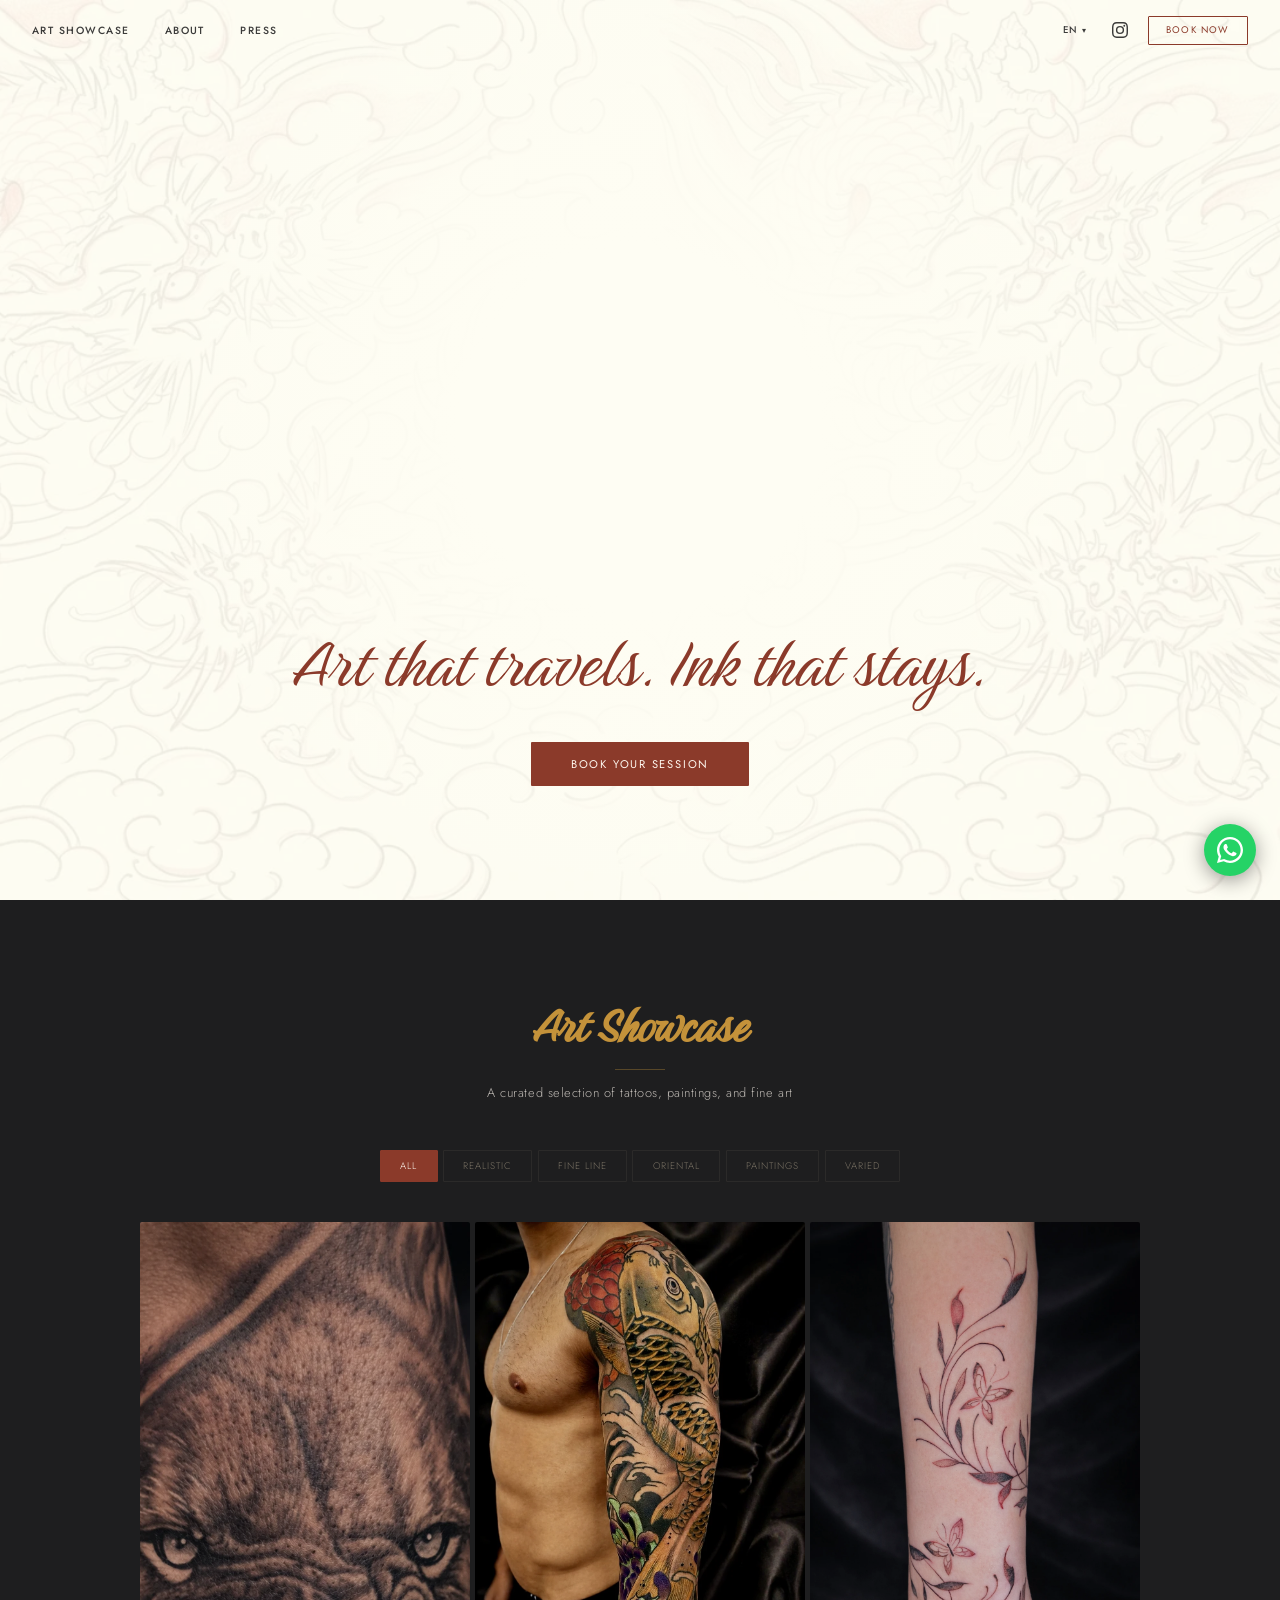
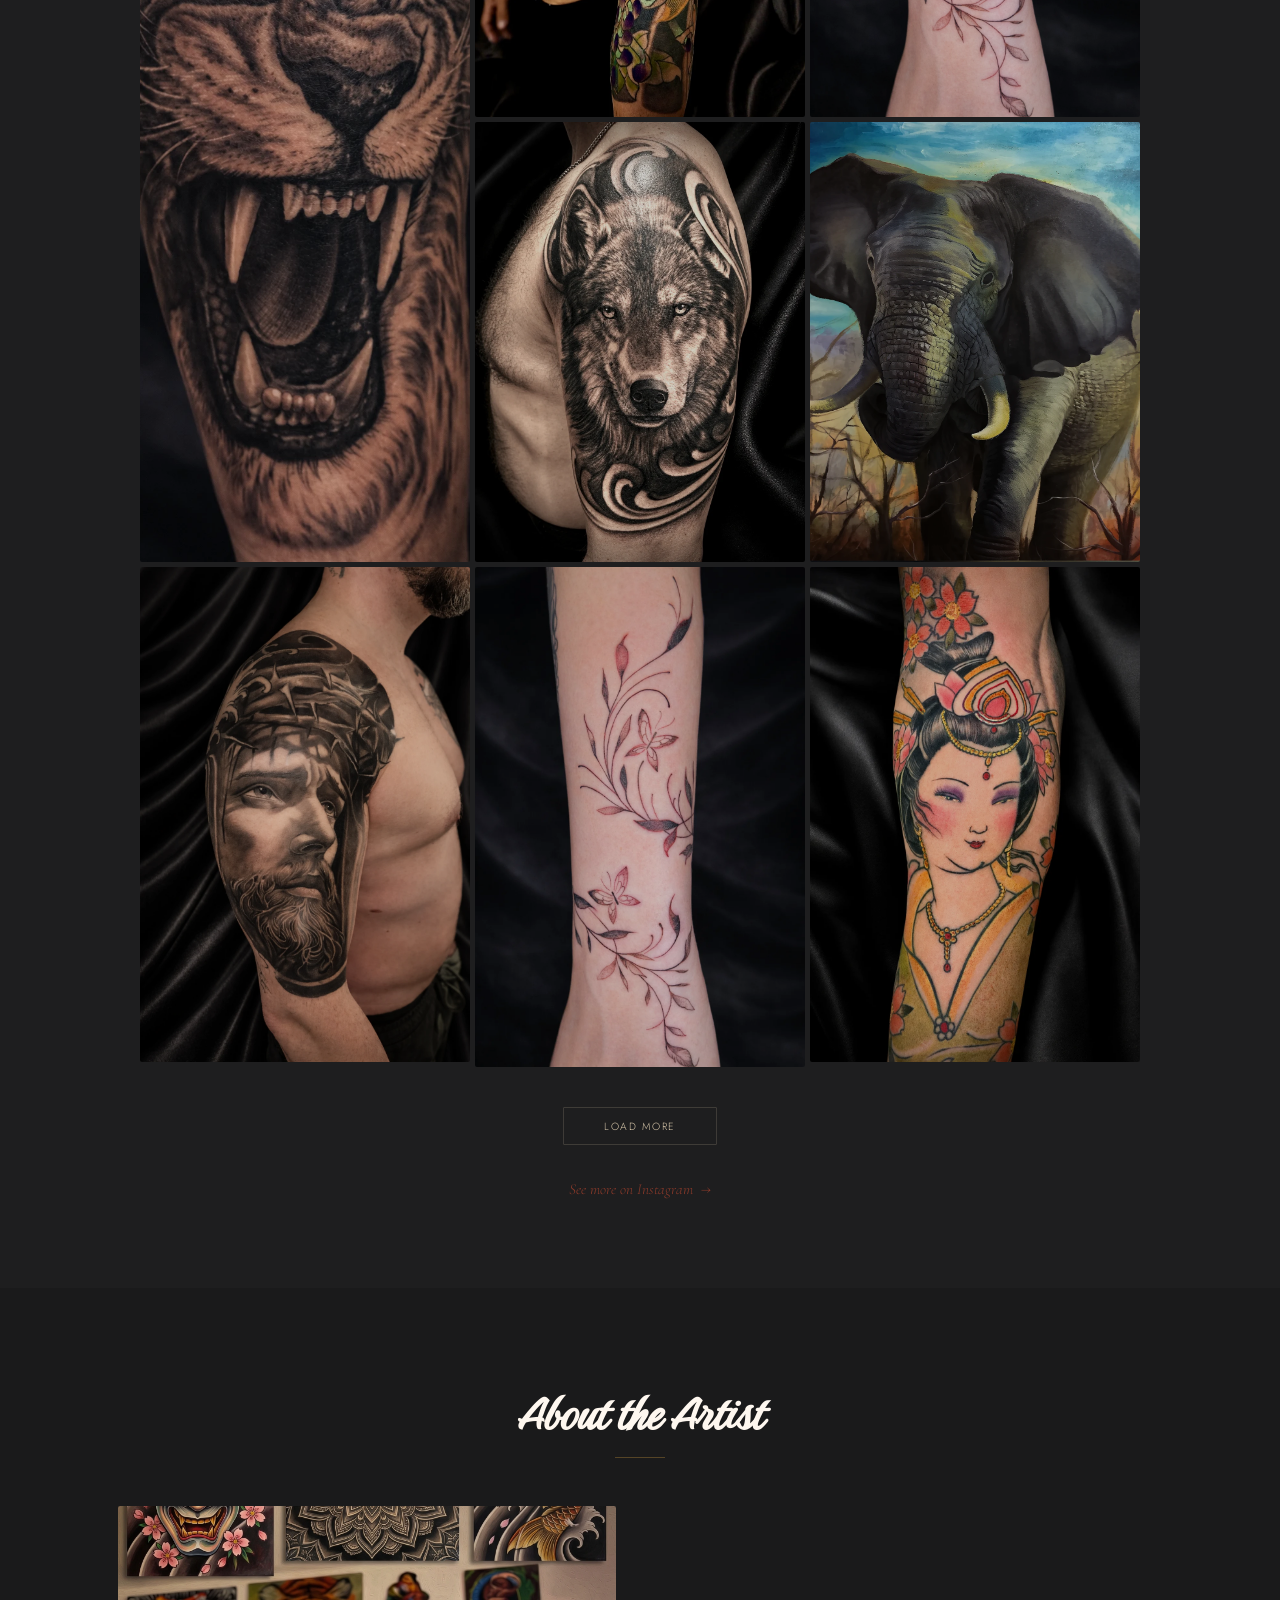
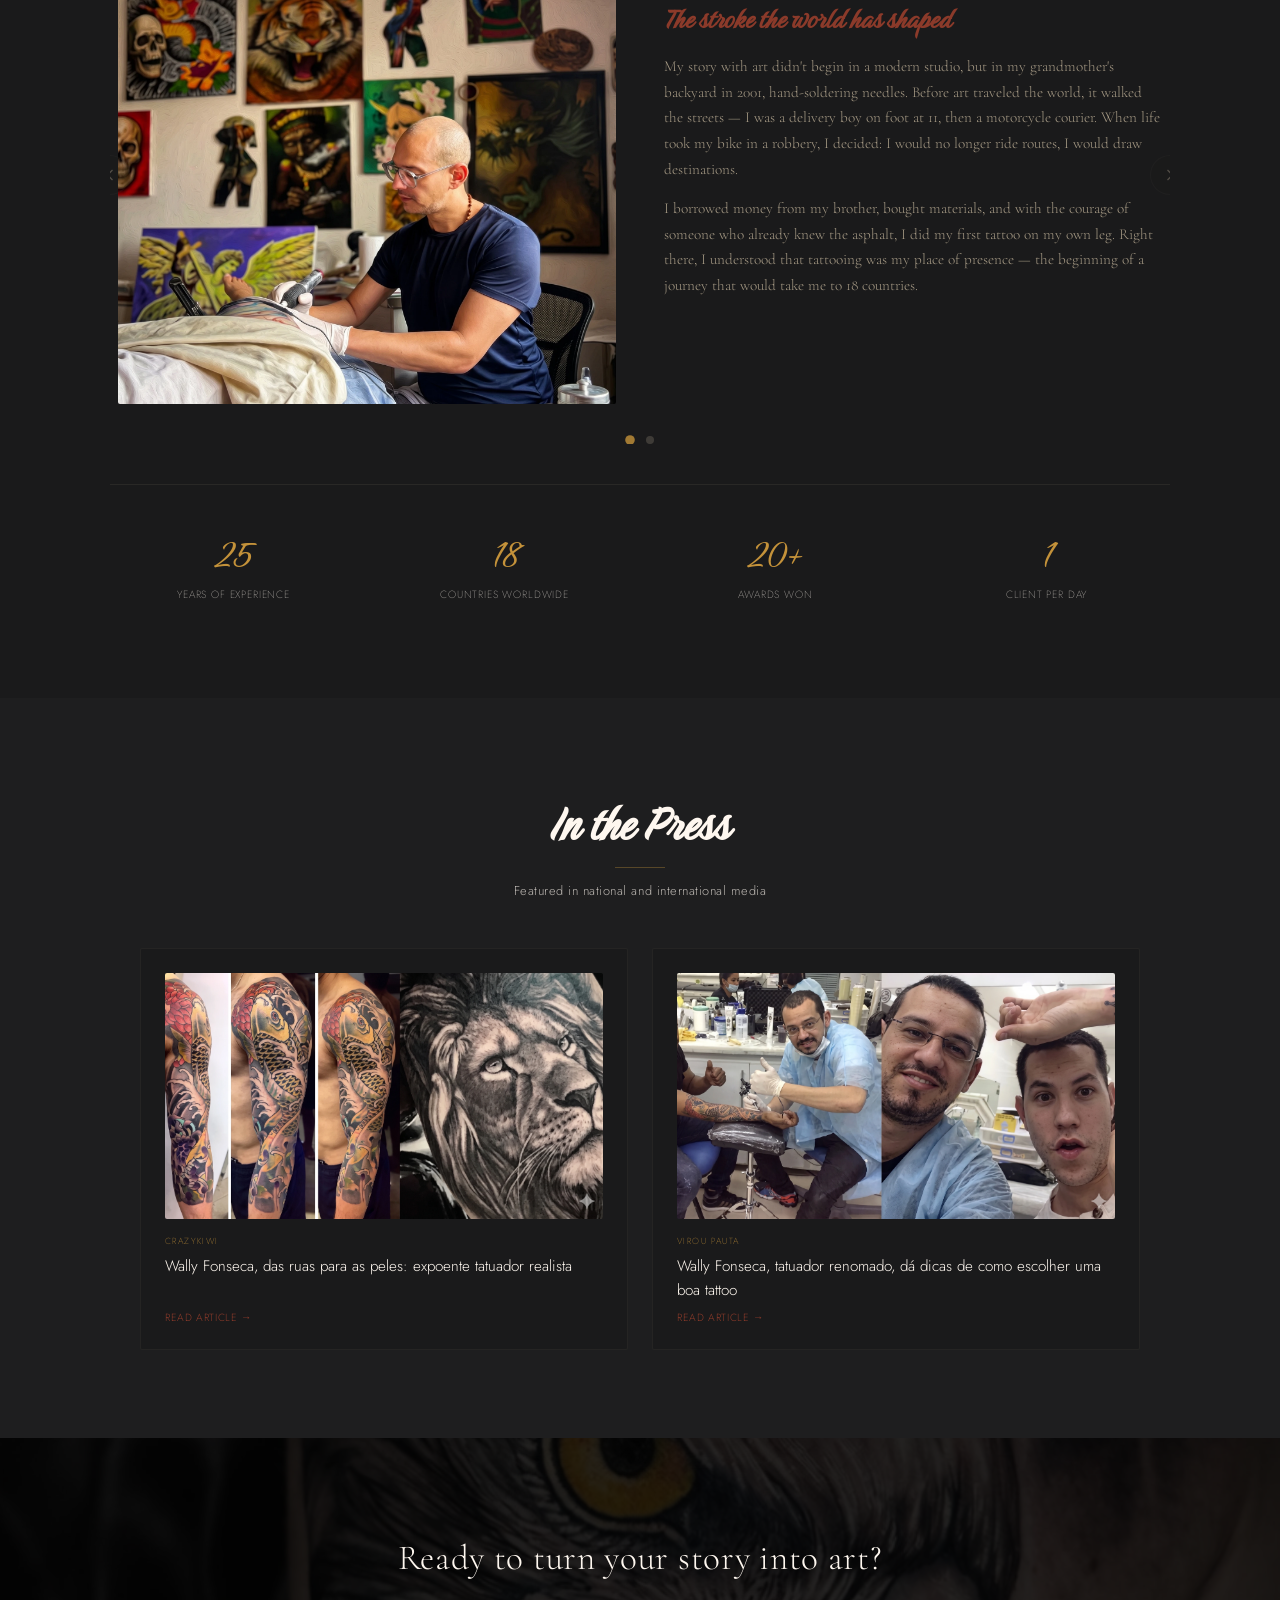
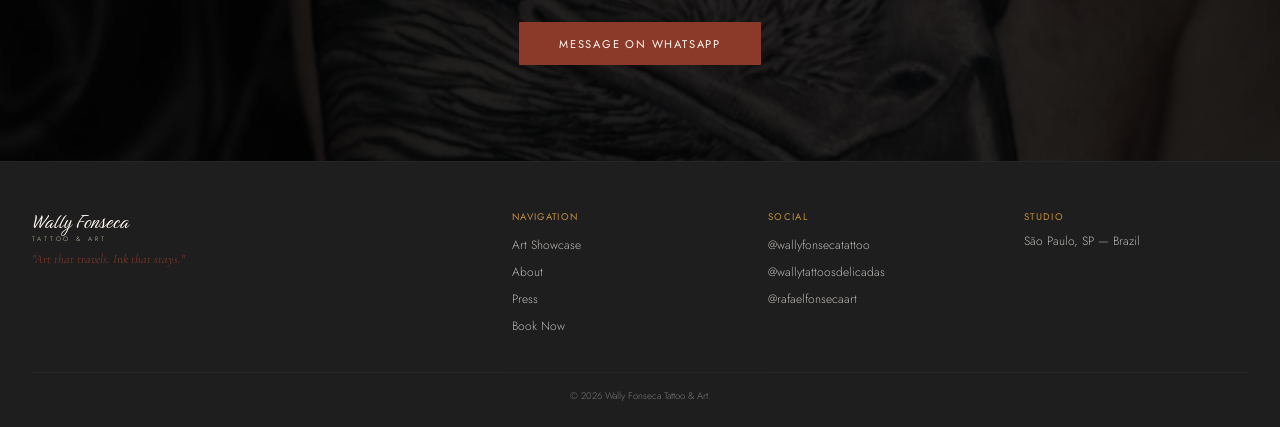
==== commit a82de121: "Fix portfolio categories and improve contrast" ====
--- a/index.html
+++ b/index.html
@@ -136,7 +136,7 @@
         <button class="pill" data-filter="delicadas" role="tab" aria-selected="false" data-i18n="showcase.filters.fineline">Fine Line</button>
         <button class="pill" data-filter="oriental" role="tab" aria-selected="false" data-i18n="showcase.filters.oriental">Oriental</button>
         <button class="pill" data-filter="pinturas" role="tab" aria-selected="false" data-i18n="showcase.filters.paintings">Paintings</button>
-        <button class="pill" data-filter="blackwork" role="tab" aria-selected="false" data-i18n="showcase.filters.blackwork">Blackwork</button>
+        <button class="pill" data-filter="variadas" role="tab" aria-selected="false" data-i18n="showcase.filters.varied">Varied</button>
       </div>
 
       <div class="mosaic">
@@ -179,14 +179,14 @@
         <figure class="mosaic__item" data-category="realistas" data-hidden="true" style="display:none"><img src="assets/images/portfolio/tattoos/sleeve-natureza.webp" alt="Nature sleeve tattoo" class="mosaic__img" loading="lazy"></figure>
         <figure class="mosaic__item" data-category="realistas" data-hidden="true" style="display:none"><img src="assets/images/portfolio/tattoos/sleeve-lobos.webp" alt="Wolf pack sleeve tattoo" class="mosaic__img" loading="lazy"></figure>
         <figure class="mosaic__item" data-category="realistas" data-hidden="true" style="display:none"><img src="assets/images/portfolio/tattoos/sleeve-dragao.webp" alt="Dragon sleeve tattoo" class="mosaic__img" loading="lazy"></figure>
-        <figure class="mosaic__item" data-category="realistas" data-hidden="true" style="display:none"><img src="assets/images/portfolio/tattoos/leao-cocar-colorido.webp" alt="Colorful lion with headdress" class="mosaic__img" loading="lazy"></figure>
+        <figure class="mosaic__item" data-category="variadas" data-hidden="true" style="display:none"><img src="assets/images/portfolio/tattoos/leao-cocar-colorido.webp" alt="Colorful lion with headdress" class="mosaic__img" loading="lazy"></figure>
         <!-- Hidden — Fine Line -->
         <figure class="mosaic__item" data-category="delicadas" data-hidden="true" style="display:none"><img src="assets/images/portfolio/delicadas/bracelete-fineline.webp" alt="Fine line bracelet tattoo" class="mosaic__img" loading="lazy"></figure>
         <figure class="mosaic__item" data-category="delicadas" data-hidden="true" style="display:none"><img src="assets/images/portfolio/delicadas/trio-fineline.webp" alt="Fine line trio tattoo" class="mosaic__img" loading="lazy"></figure>
         <figure class="mosaic__item" data-category="delicadas" data-hidden="true" style="display:none"><img src="assets/images/portfolio/delicadas/rosa-costas.webp" alt="Rose back tattoo" class="mosaic__img" loading="lazy"></figure>
         <figure class="mosaic__item" data-category="delicadas" data-hidden="true" style="display:none"><img src="assets/images/portfolio/delicadas/coracoes-pulso.webp" alt="Heart wrist tattoos" class="mosaic__img" loading="lazy"></figure>
         <figure class="mosaic__item" data-category="delicadas" data-hidden="true" style="display:none"><img src="assets/images/portfolio/delicadas/passaros-fineline.webp" alt="Fine line birds tattoo" class="mosaic__img" loading="lazy"></figure>
-        <figure class="mosaic__item" data-category="delicadas" data-hidden="true" style="display:none"><img src="assets/images/portfolio/delicadas/olho-lettering.webp" alt="Eye with lettering tattoo" class="mosaic__img" loading="lazy"></figure>
+        <figure class="mosaic__item" data-category="realistas" data-hidden="true" style="display:none"><img src="assets/images/portfolio/delicadas/olho-lettering.webp" alt="Eye with lettering tattoo" class="mosaic__img" loading="lazy"></figure>
         <!-- Hidden — Oriental -->
         <figure class="mosaic__item" data-category="oriental" data-hidden="true" style="display:none"><img src="assets/images/portfolio/oriental/dragao-sleeve.webp" alt="Dragon oriental sleeve" class="mosaic__img" loading="lazy"></figure>
         <figure class="mosaic__item" data-category="oriental" data-hidden="true" style="display:none"><img src="assets/images/portfolio/tattoos/sleeve-marinho.webp" alt="Japanese marine sleeve" class="mosaic__img" loading="lazy"></figure>
--- a/assets/css/style.css
+++ b/assets/css/style.css
@@ -23,8 +23,8 @@
 .hdr--solid{background:rgba(26,26,27,.94);backdrop-filter:blur(14px);-webkit-backdrop-filter:blur(14px);box-shadow:0 1px 20px rgba(0,0,0,.3)}
 .hdr__inner{max-width:1320px;margin:0 auto;display:flex;align-items:center;justify-content:space-between;padding:1rem 2rem;gap:1rem}
 .hdr__left{display:flex;align-items:center;gap:2.2rem}
-.hdr__left a{font-size:.65rem;font-weight:300;letter-spacing:.14em;text-transform:uppercase;color:var(--obsidiana);opacity:.55;transition:all .3s}
-.hdr--solid .hdr__left a{color:var(--bege)}
+.hdr__left a{font-size:.65rem;font-weight:500;letter-spacing:.14em;text-transform:uppercase;color:var(--obsidiana);opacity:.85;transition:all .3s}
+.hdr--solid .hdr__left a{color:var(--creme)}
 .hdr__left a:hover{opacity:1;color:var(--ferrugem)}
 
 .hdr__logo{position:absolute;left:50%;transform:translateX(-50%);opacity:0;transition:opacity .5s;pointer-events:none;text-align:center}
@@ -34,23 +34,23 @@
 
 .hdr__right{display:flex;align-items:center;gap:1.2rem}
 .hdr__cta{padding:.4rem 1.1rem;border:1px solid var(--ferrugem);color:var(--ferrugem);font-size:.6rem;font-weight:400;letter-spacing:.12em;text-transform:uppercase;border-radius:1px;transition:all .3s}
-.hdr--solid .hdr__cta{border-color:rgba(139,58,42,.6)}
+.hdr--solid .hdr__cta{border-color:var(--ferrugem);color:var(--creme);background:var(--ferrugem)}
 .hdr__cta:hover{background:var(--ferrugem);color:var(--creme)}
 
 .lang-wrap{position:relative}
-.lang-current{font-size:.6rem;font-weight:300;letter-spacing:.1em;color:var(--obsidiana);opacity:.6;cursor:pointer;padding:4px 6px;display:flex;align-items:center;gap:4px;transition:color .3s}
+.lang-current{font-size:.6rem;font-weight:500;letter-spacing:.1em;color:var(--obsidiana);opacity:.85;cursor:pointer;padding:4px 6px;display:flex;align-items:center;gap:4px;transition:color .3s}
 .lang-current::after{content:'▾';font-size:.5rem}
-.hdr--solid .lang-current{color:var(--bege)}
+.hdr--solid .lang-current{color:var(--creme)}
 .lang-dropdown{position:absolute;top:100%;right:0;background:var(--obsidiana);border:1px solid rgba(212,196,168,.12);border-radius:2px;display:none;min-width:80px;z-index:10;overflow:hidden}
 .lang-dropdown.open{display:block}
 .lang-dropdown button{display:block;width:100%;text-align:left;padding:.5rem .8rem;font-size:.6rem;font-weight:300;letter-spacing:.08em;color:var(--bege);transition:background .2s}
 .lang-dropdown button:hover{background:rgba(196,146,58,.15)}
 
-.hdr__ig{display:flex;align-items:center;opacity:.5;transition:opacity .3s}
+.hdr__ig{display:flex;align-items:center;opacity:.85;transition:opacity .3s}
 .hdr__ig:hover{opacity:1}
 .hdr__ig svg{width:16px;height:16px}
 .hdr__ig path{fill:var(--obsidiana);transition:fill .3s}
-.hdr--solid .hdr__ig path{fill:var(--bege)}
+.hdr--solid .hdr__ig path{fill:var(--creme)}
 
 /* ═══ HERO ═══ */
 .hero{min-height:100vh;background:var(--hero-bg);display:flex;flex-direction:column;align-items:center;justify-content:center;position:relative;overflow:hidden;text-align:center}
@@ -67,7 +67,7 @@
 .sec__inner{max-width:1280px;margin:0 auto}
 .sec__head{text-align:center;margin-bottom:3rem}
 .sec__title{font-family:var(--fd);font-size:3rem;color:var(--creme);margin-bottom:.3rem}
-.sec__sub{font-weight:200;font-size:.8rem;color:var(--bege);opacity:.5;letter-spacing:.04em}
+.sec__sub{font-weight:300;font-size:.8rem;color:var(--creme);opacity:.7;letter-spacing:.04em}
 .divider{width:50px;height:1px;background:var(--ouro);margin:0 auto .8rem;opacity:.35}
 
 /* ═══ SHOWCASE ═══ */
@@ -144,10 +144,10 @@
 .ftr__brand-sub{font-size:.4rem;font-weight:300;letter-spacing:.45em;color:var(--bege);text-transform:uppercase;display:block;margin-bottom:.5rem}
 .ftr__tagline{font-family:var(--fe);font-style:italic;font-size:.8rem;color:var(--ferrugem)}
 .ftr__heading{font-weight:400;font-size:.6rem;letter-spacing:.14em;text-transform:uppercase;color:var(--ouro);margin-bottom:.5rem}
-.ftr a,.ftr address{font-weight:300;font-size:.75rem;color:var(--bege);opacity:.5;font-style:normal}
+.ftr a,.ftr address{font-weight:300;font-size:.75rem;color:var(--creme);opacity:.7;font-style:normal}
 .ftr li{margin-bottom:.25rem}
 .ftr a:hover{opacity:1;color:var(--creme)}
-.ftr__copy{text-align:center;border-top:1px solid rgba(212,196,168,.06);padding-top:1rem;font-size:.6rem;color:var(--bege);opacity:.25;max-width:1280px;margin:0 auto}
+.ftr__copy{text-align:center;border-top:1px solid rgba(212,196,168,.1);padding-top:1rem;font-size:.6rem;color:var(--creme);opacity:.4;max-width:1280px;margin:0 auto}
 
 /* ═══ WHATSAPP ═══ */
 .wa{position:fixed;bottom:1.5rem;right:1.5rem;z-index:900;width:52px;height:52px;border-radius:50%;background:#25D366;color:#fff;display:flex;align-items:center;justify-content:center;box-shadow:0 4px 20px rgba(0,0,0,.4);transition:transform .3s}
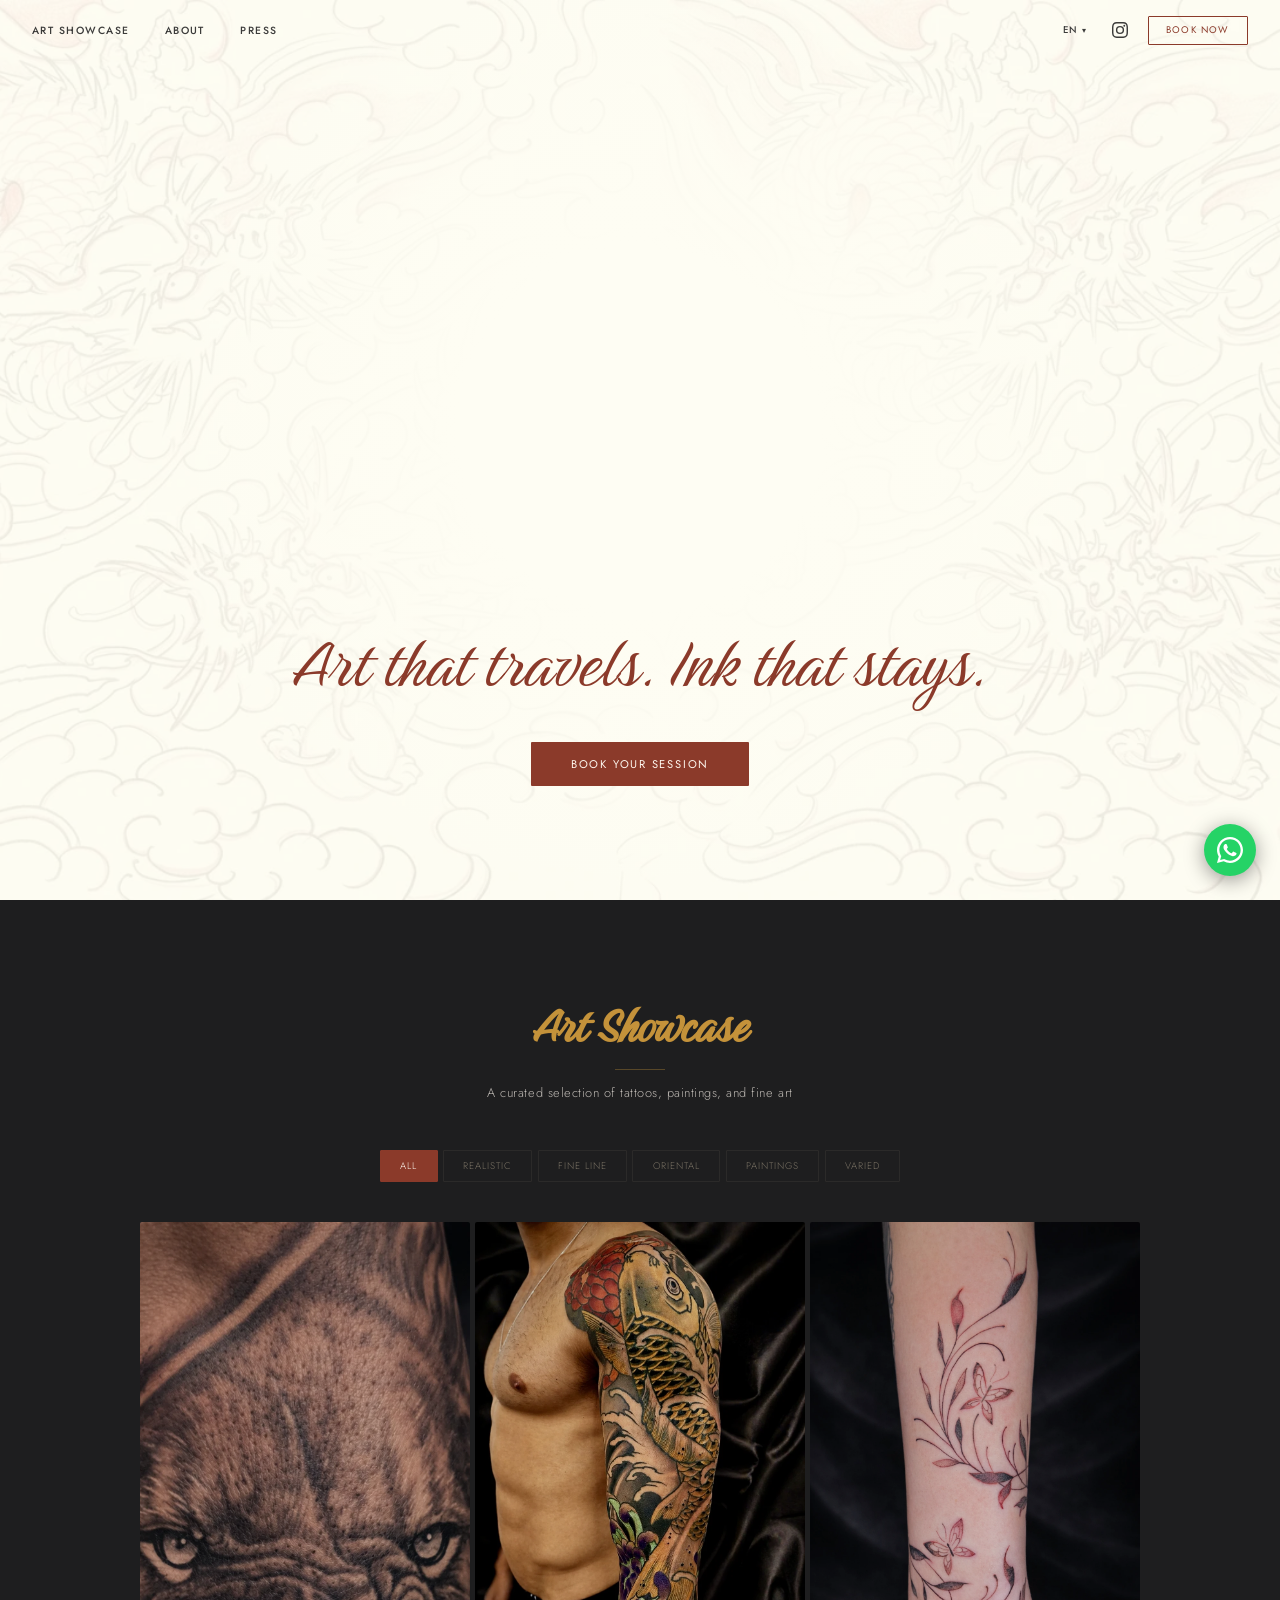
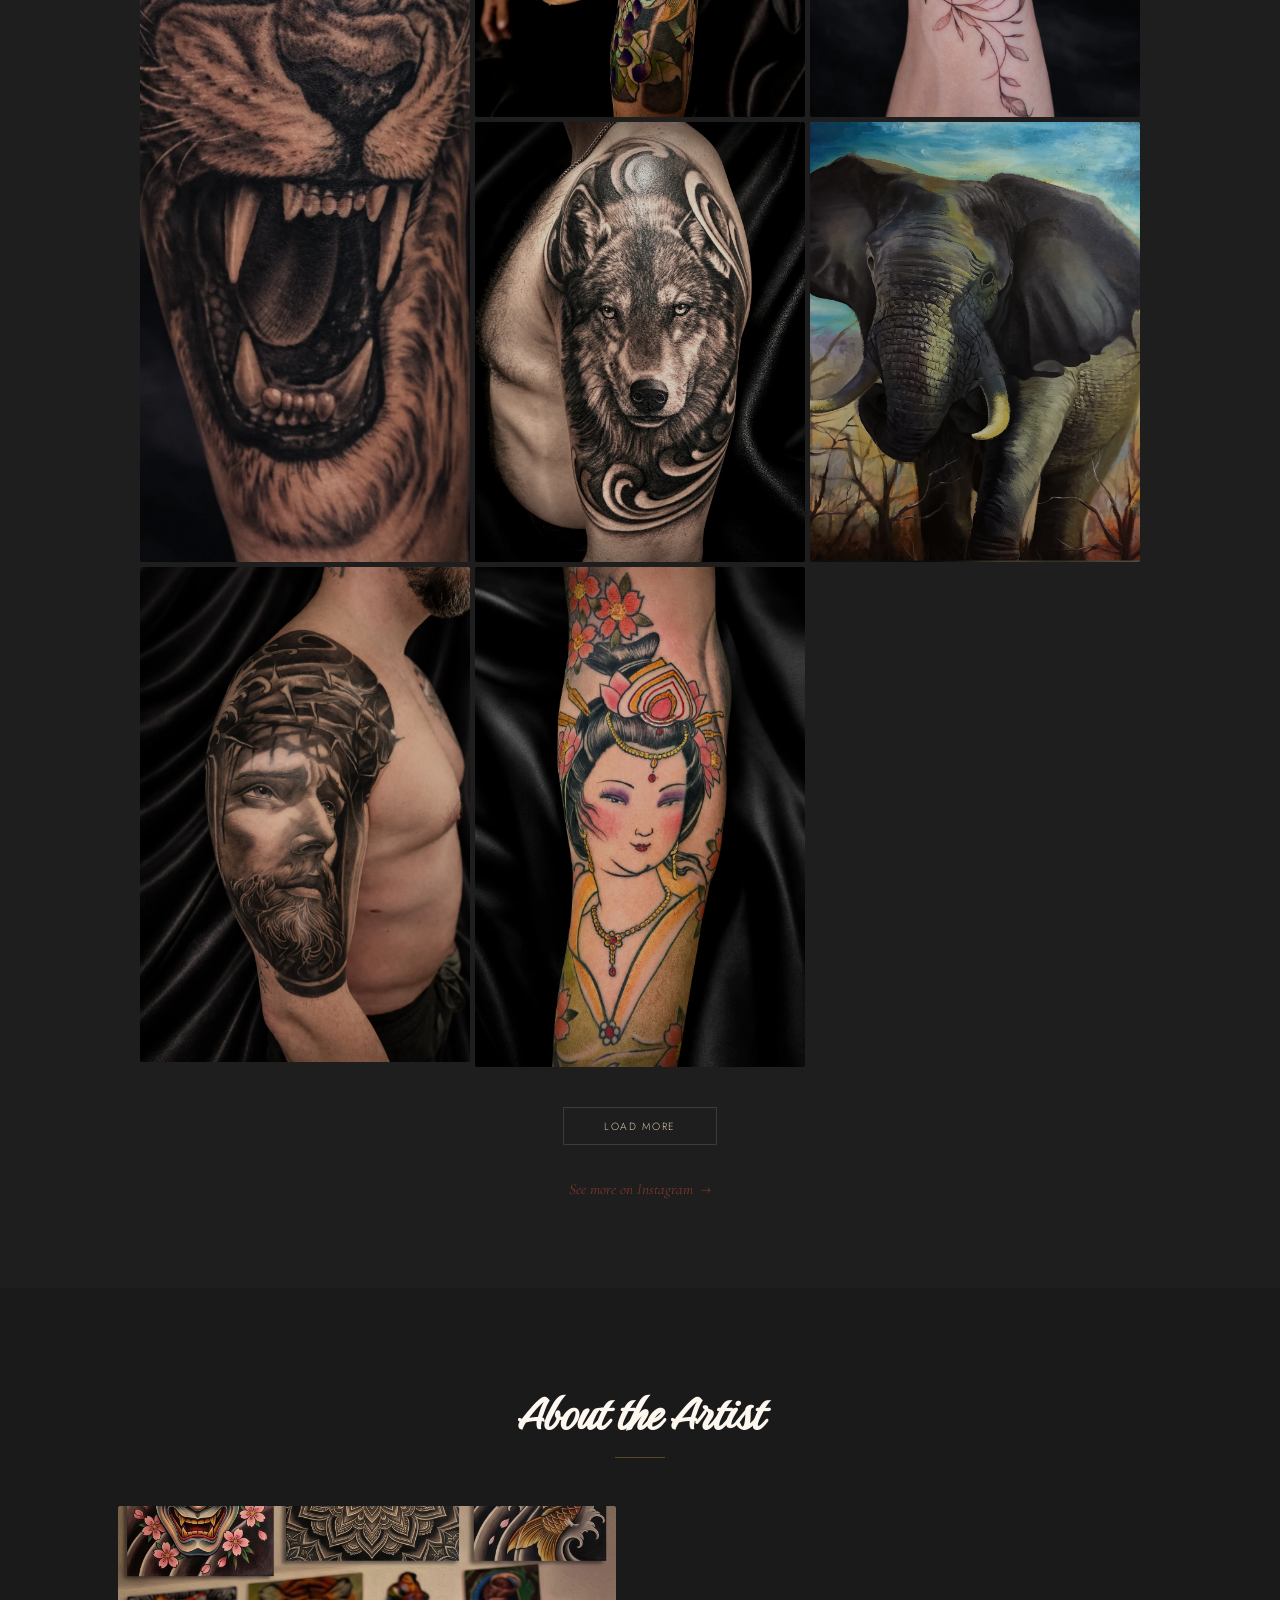
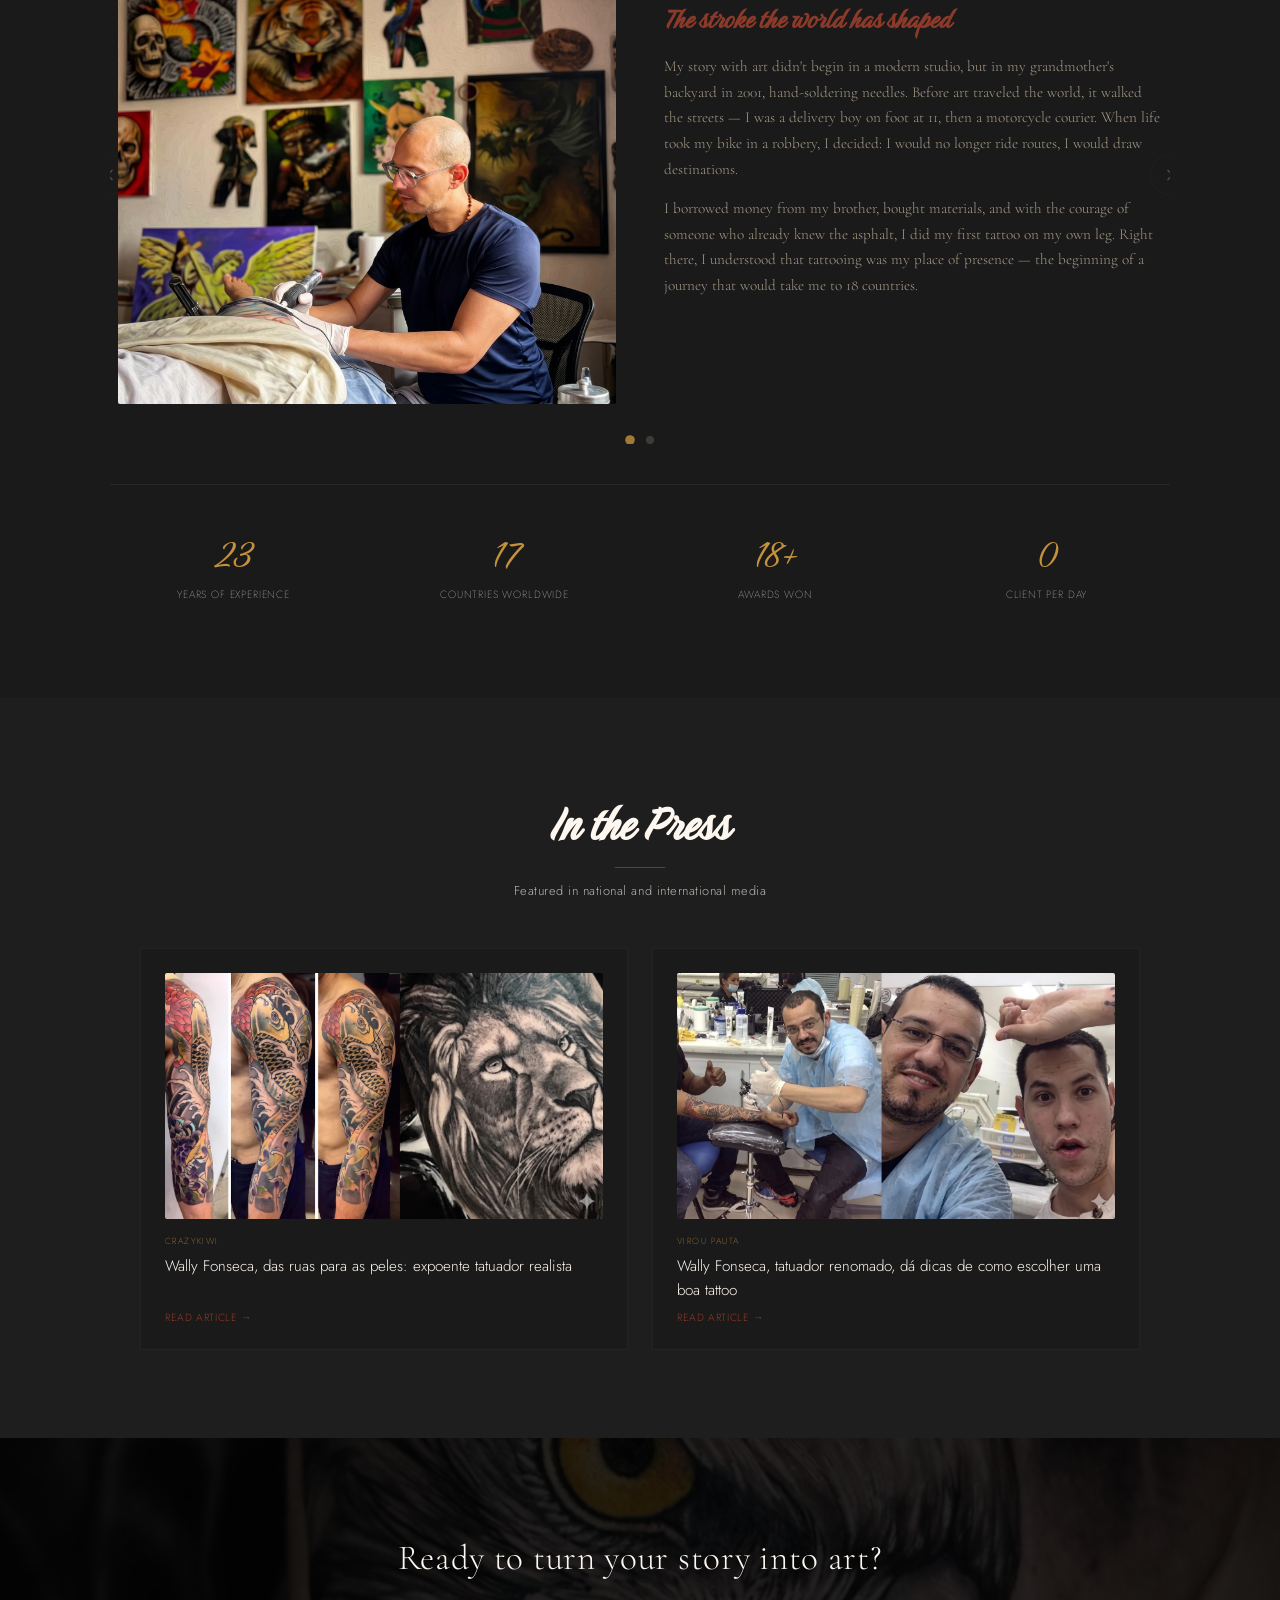
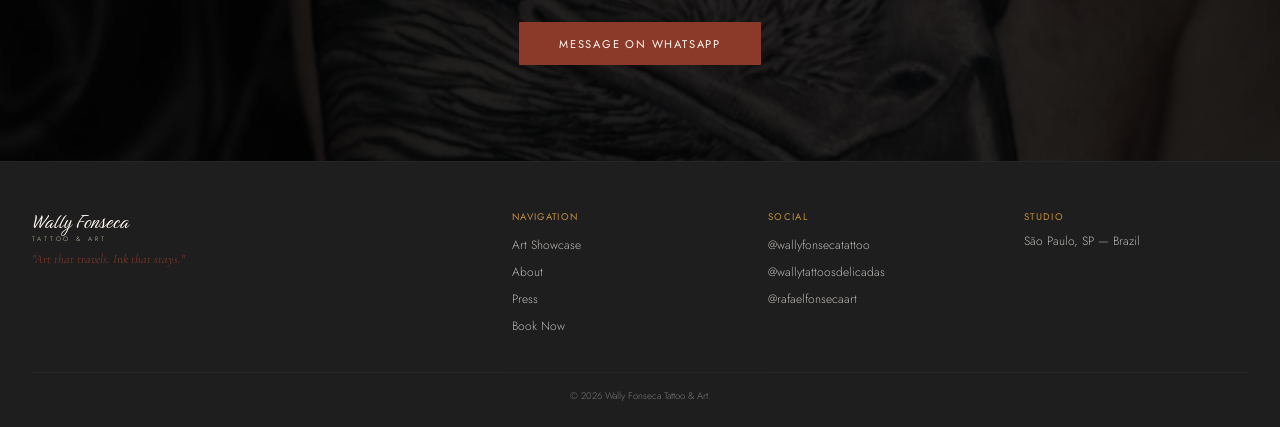
==== commit 953335c4: "Remove duplicate, rename Fine Line to Delicadas, keep tagline in English" ====
--- a/index.html
+++ b/index.html
@@ -147,7 +147,7 @@
         <figure class="mosaic__item" data-category="realistas"><img src="assets/images/portfolio/tattoos/lobo-lua.webp" alt="Realistic wolf with moon tattoo" class="mosaic__img" loading="lazy"></figure>
         <figure class="mosaic__item" data-category="pinturas"><img src="assets/images/portfolio/pinturas/pintura-elefante.webp" alt="Elephant canvas painting" class="mosaic__img" loading="lazy"></figure>
         <figure class="mosaic__item" data-category="realistas"><img src="assets/images/portfolio/tattoos/cristo-espinhos.webp" alt="Christ with thorns tattoo" class="mosaic__img" loading="lazy"></figure>
-        <figure class="mosaic__item" data-category="delicadas"><img src="assets/images/portfolio/delicadas/flores-aquarela.webp" alt="Watercolor floral tattoo" class="mosaic__img" loading="lazy"></figure>
+
         <figure class="mosaic__item" data-category="oriental"><img src="assets/images/portfolio/oriental/gueixa-oriental.webp" alt="Japanese geisha tattoo" class="mosaic__img" loading="lazy"></figure>
         <!-- Hidden — Realistas -->
         <figure class="mosaic__item" data-category="realistas" data-hidden="true" style="display:none"><img src="assets/images/portfolio/tattoos/aguia-realista.webp" alt="Realistic eagle tattoo" class="mosaic__img" loading="lazy"></figure>
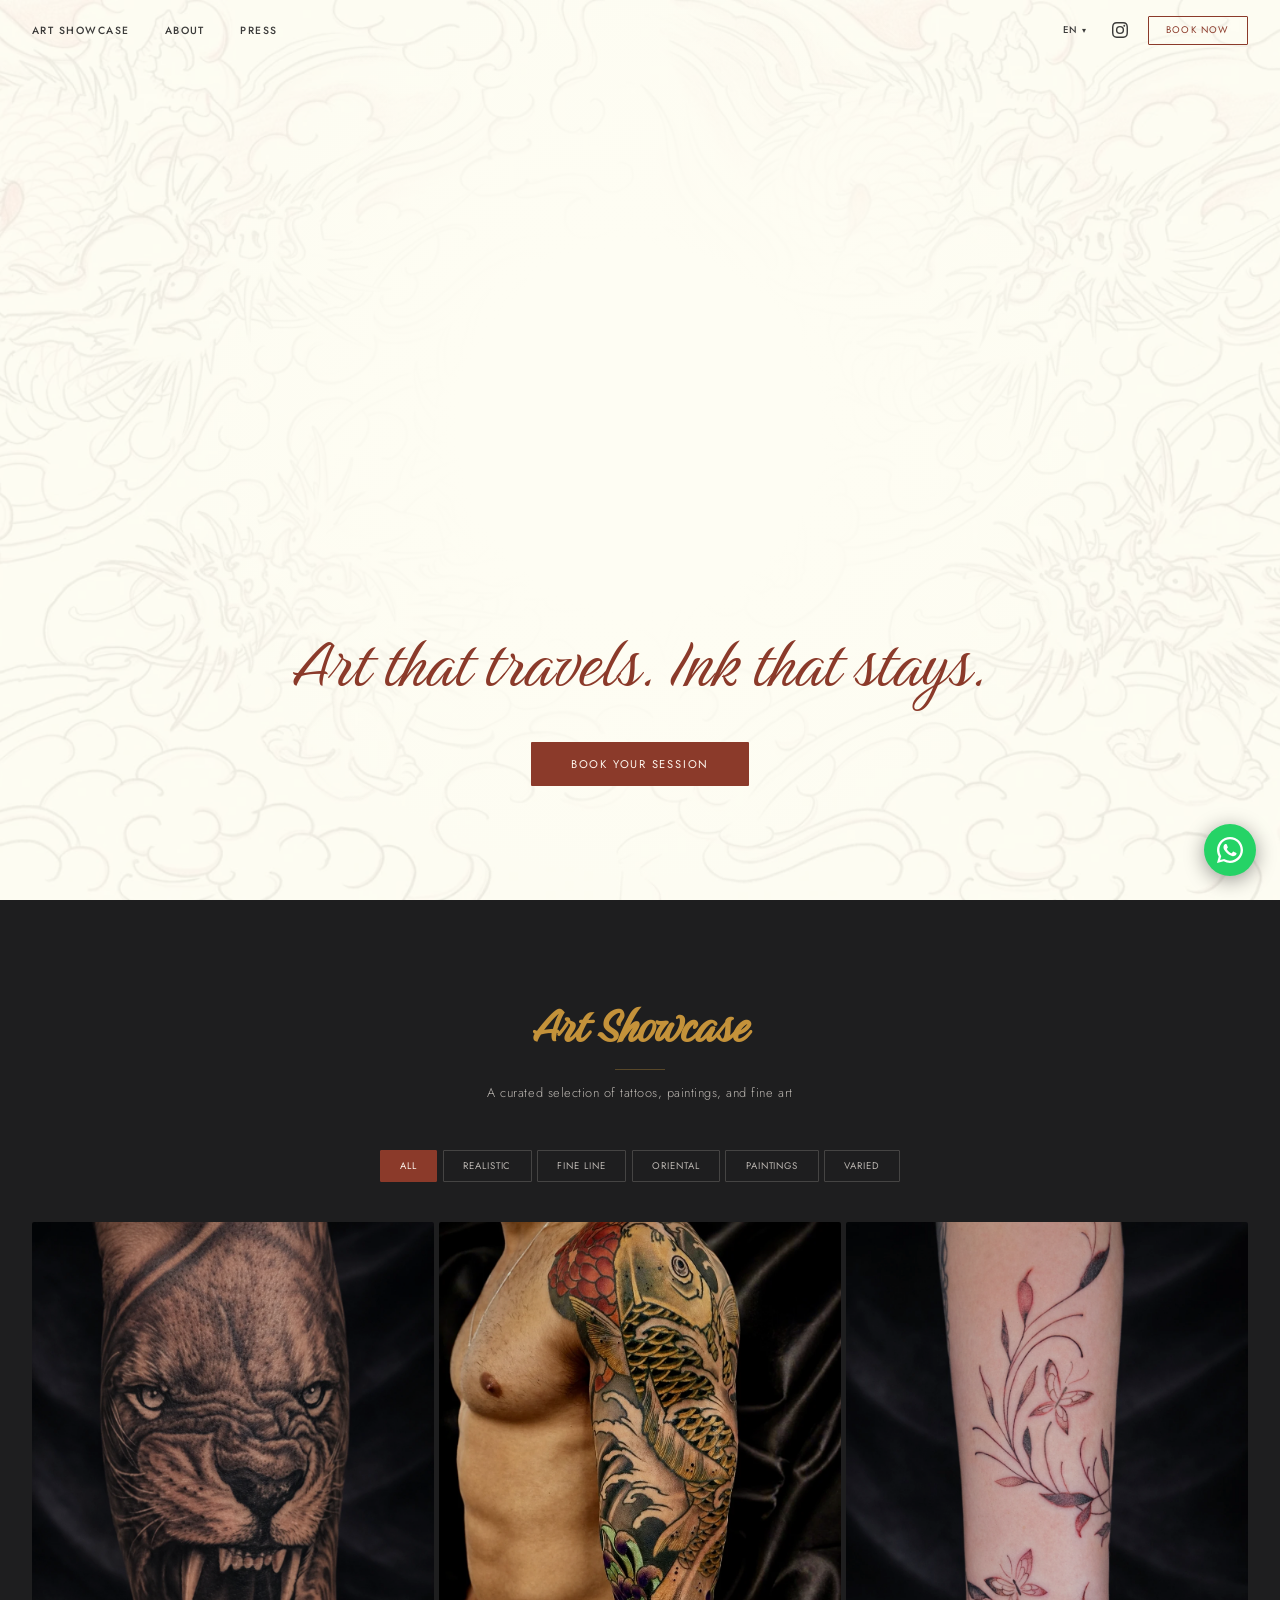
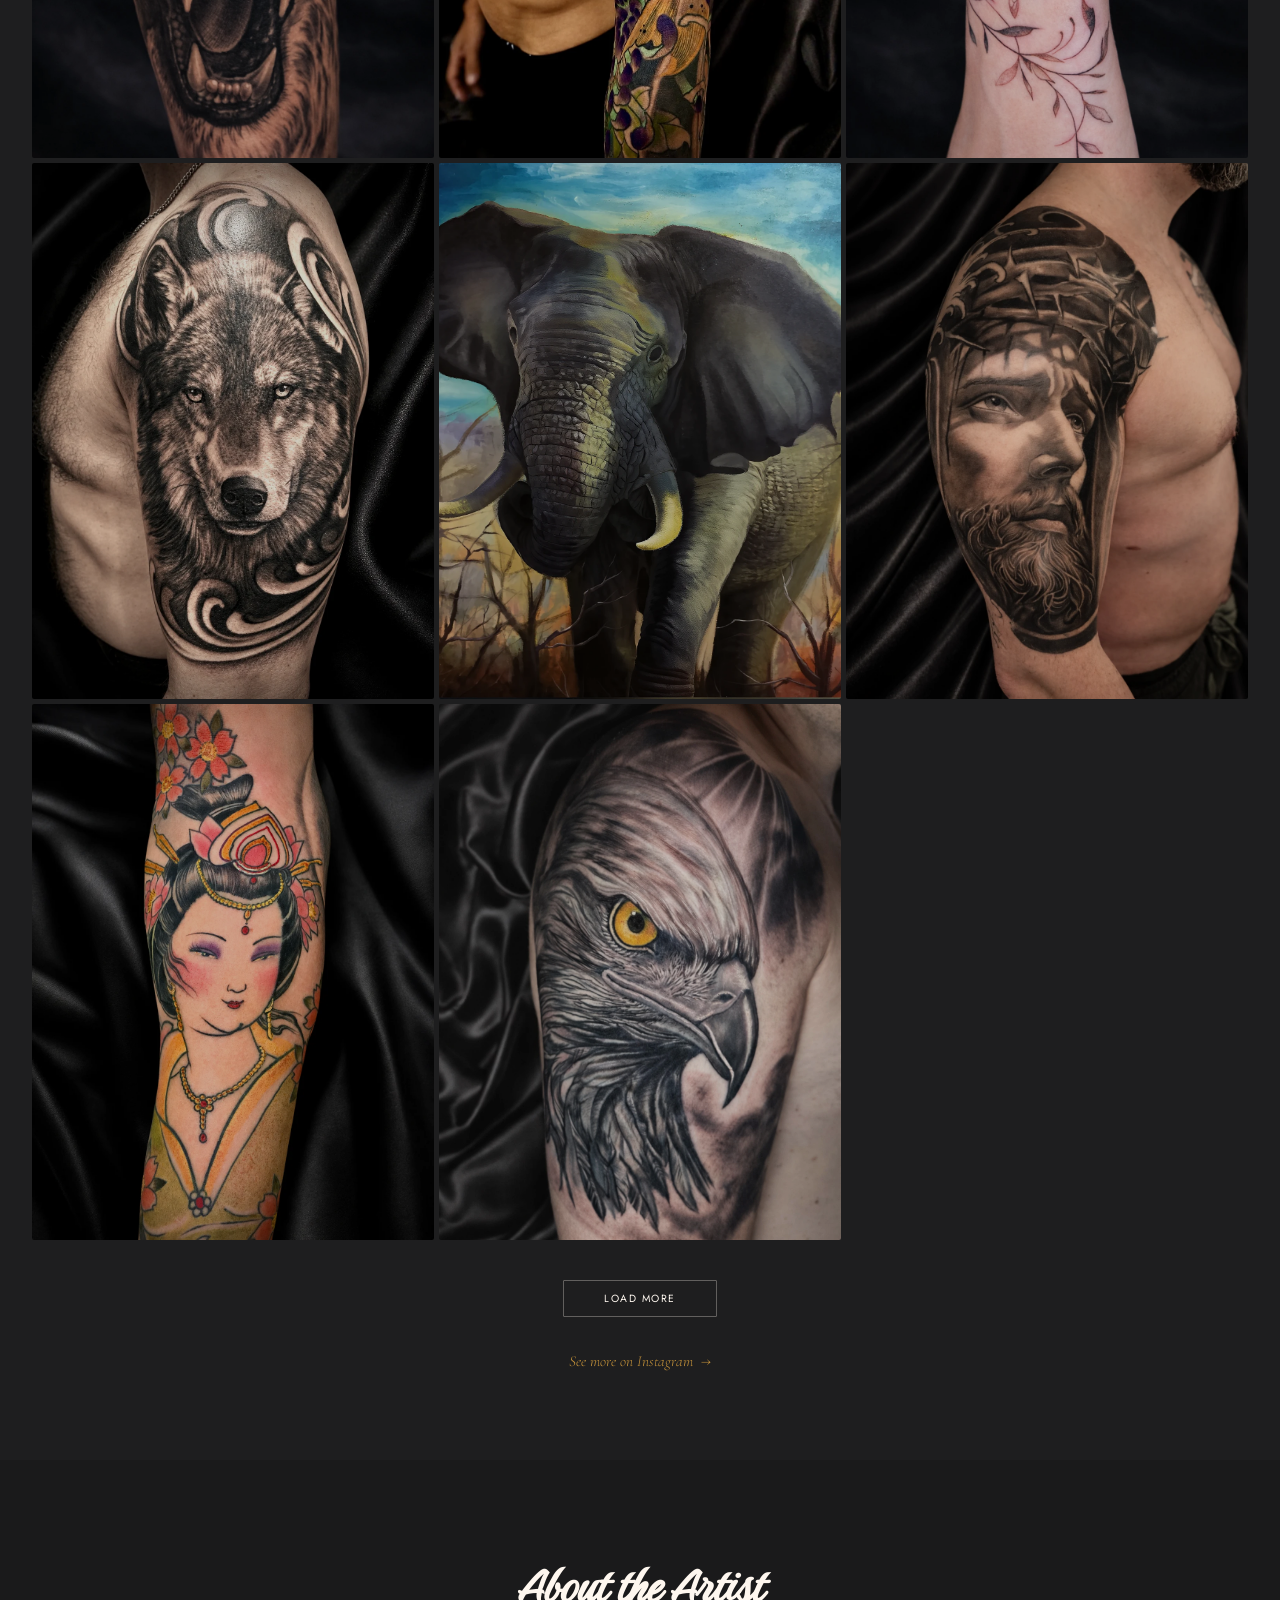
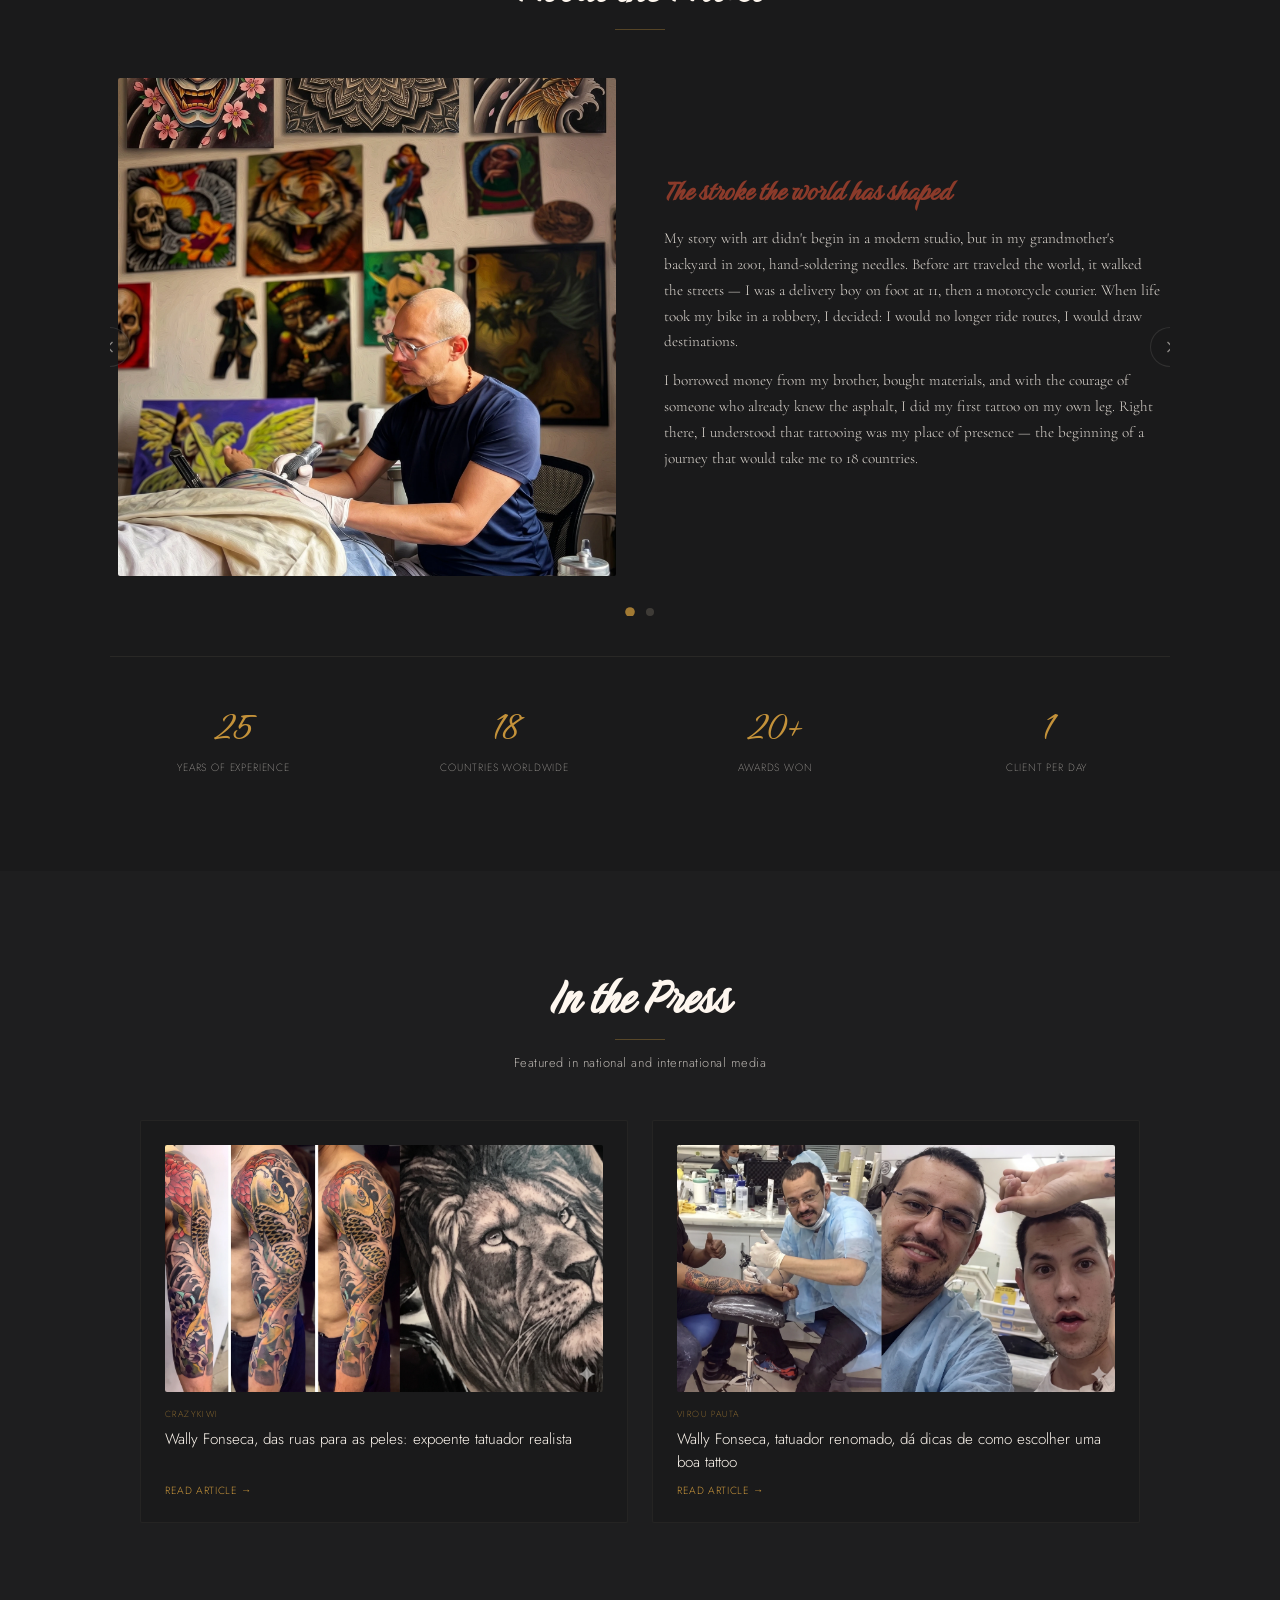
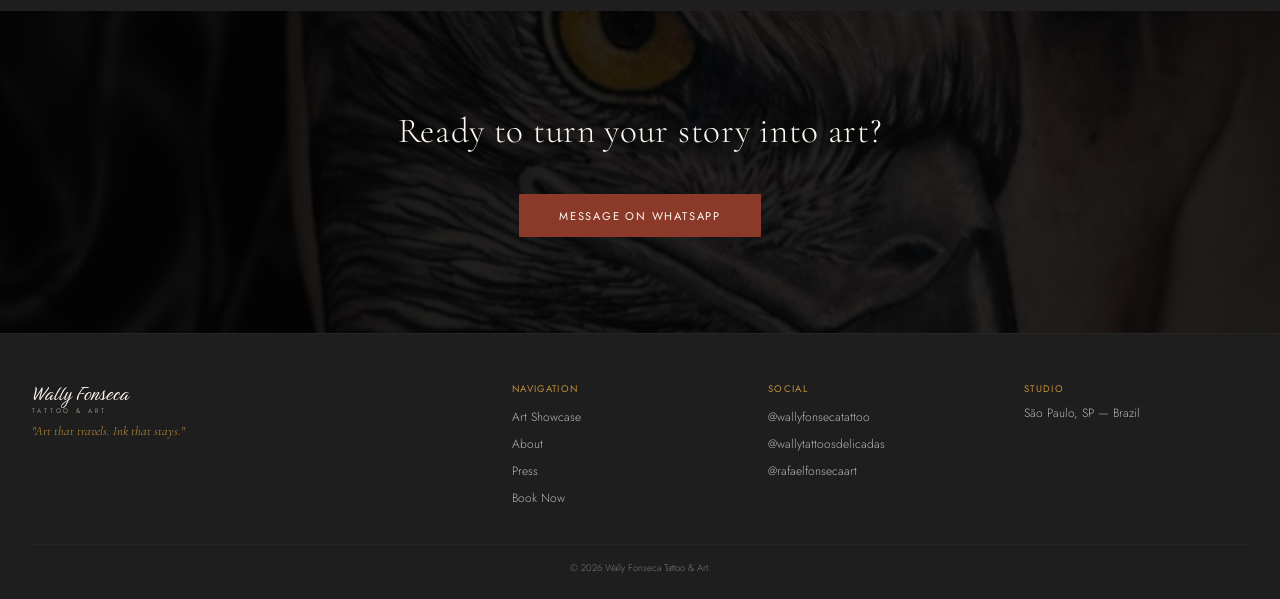
==== commit ec3e7a78: "Fix about mobile layout, improve contrast, fix gallery grid" ====
--- a/index.html
+++ b/index.html
@@ -149,8 +149,8 @@
         <figure class="mosaic__item" data-category="realistas"><img src="assets/images/portfolio/tattoos/cristo-espinhos.webp" alt="Christ with thorns tattoo" class="mosaic__img" loading="lazy"></figure>
 
         <figure class="mosaic__item" data-category="oriental"><img src="assets/images/portfolio/oriental/gueixa-oriental.webp" alt="Japanese geisha tattoo" class="mosaic__img" loading="lazy"></figure>
+        <figure class="mosaic__item" data-category="realistas"><img src="assets/images/portfolio/tattoos/aguia-realista.webp" alt="Realistic eagle tattoo" class="mosaic__img" loading="lazy"></figure>
         <!-- Hidden — Realistas -->
-        <figure class="mosaic__item" data-category="realistas" data-hidden="true" style="display:none"><img src="assets/images/portfolio/tattoos/aguia-realista.webp" alt="Realistic eagle tattoo" class="mosaic__img" loading="lazy"></figure>
         <figure class="mosaic__item" data-category="realistas" data-hidden="true" style="display:none"><img src="assets/images/portfolio/tattoos/buda-nuvens.webp" alt="Buddha with clouds tattoo" class="mosaic__img" loading="lazy"></figure>
         <figure class="mosaic__item" data-category="realistas" data-hidden="true" style="display:none"><img src="assets/images/portfolio/tattoos/buda-peito.webp" alt="Buddha chest tattoo" class="mosaic__img" loading="lazy"></figure>
         <figure class="mosaic__item" data-category="realistas" data-hidden="true" style="display:none"><img src="assets/images/portfolio/tattoos/leao-sereno.webp" alt="Serene lion tattoo" class="mosaic__img" loading="lazy"></figure>
--- a/assets/css/style.css
+++ b/assets/css/style.css
@@ -74,21 +74,21 @@
 .showcase{background:var(--obs2)}
 .showcase .sec__title{color:var(--ouro)}
 .pills{display:flex;justify-content:center;flex-wrap:wrap;gap:.35rem;margin-bottom:2.5rem}
-.pill{font-size:.6rem;font-weight:300;letter-spacing:.1em;text-transform:uppercase;padding:.5rem 1.2rem;border:1px solid rgba(212,196,168,.15);color:var(--bege);opacity:.5;border-radius:1px;transition:all .3s}
+.pill{font-size:.6rem;font-weight:400;letter-spacing:.1em;text-transform:uppercase;padding:.5rem 1.2rem;border:1px solid rgba(254,247,239,.25);color:var(--creme);opacity:.7;border-radius:1px;transition:all .3s}
 .pill:hover,.pill.active{background:var(--ferrugem);border-color:var(--ferrugem);color:var(--creme);opacity:1}
 
-.mosaic{display:grid;grid-template-columns:repeat(3,1fr);gap:5px;max-width:1000px;margin:0 auto}
-.mosaic__item{overflow:hidden;cursor:pointer;border-radius:2px}
-.mosaic__item:nth-child(6n+1){grid-row:span 2}
+.mosaic{display:grid;grid-template-columns:repeat(3,1fr);gap:5px}
+.mosaic__item{overflow:hidden;cursor:pointer;border-radius:2px;aspect-ratio:3/4}
+.mosaic__img{width:100%;height:100%;object-fit:cover}
 .mosaic__img{width:100%;height:100%;object-fit:cover;transition:transform .7s ease,filter .4s;filter:brightness(.82)}
 .mosaic__item:hover .mosaic__img{transform:scale(1.05);filter:brightness(1)}
 
-.load-more{display:block;margin:2.5rem auto 0;padding:.65rem 2.5rem;font-size:.65rem;font-weight:300;letter-spacing:.14em;text-transform:uppercase;color:var(--bege);border:1px solid rgba(212,196,168,.18);border-radius:1px;transition:all .3s}
+.load-more{display:block;margin:2.5rem auto 0;padding:.65rem 2.5rem;font-size:.65rem;font-weight:400;letter-spacing:.14em;text-transform:uppercase;color:var(--creme);border:1px solid rgba(254,247,239,.3);border-radius:1px;transition:all .3s}
 .load-more:hover{border-color:var(--ouro);color:var(--ouro)}
 
 .showcase__ig{text-align:center;margin-top:2rem}
-.showcase__ig a{font-family:var(--fe);font-style:italic;font-size:.95rem;color:var(--ferrugem);transition:color .3s;display:inline-flex;align-items:center;gap:.5rem}
-.showcase__ig a:hover{color:var(--ouro)}
+.showcase__ig a{font-family:var(--fe);font-style:italic;font-size:.95rem;color:var(--ouro);transition:color .3s;display:inline-flex;align-items:center;gap:.5rem}
+.showcase__ig a:hover{color:var(--creme)}
 
 /* ═══ ABOUT ═══ */
 .about-sec{background:var(--obsidiana)}
@@ -102,11 +102,11 @@
 
 .about-heading{font-family:var(--fd);font-size:2rem;color:var(--ferrugem);margin-bottom:.8rem}
 .about-body .divider{margin:0 0 1rem}
-.about-text{font-family:var(--fe);font-size:.95rem;line-height:1.7;color:var(--bege);opacity:.75}
+.about-text{font-family:var(--fe);font-size:.95rem;line-height:1.7;color:var(--creme);opacity:.85}
 .about-text p{margin-bottom:.8rem}
 
-.about-arrow{position:absolute;top:50%;transform:translateY(-50%);z-index:2;color:var(--bege);opacity:.3;transition:opacity .3s;background:rgba(26,26,27,.5);border:1px solid rgba(212,196,168,.1);border-radius:50%;width:40px;height:40px;display:flex;align-items:center;justify-content:center;cursor:pointer}
-.about-arrow:hover{opacity:.8;border-color:rgba(212,196,168,.3)}
+.about-arrow{position:absolute;top:50%;transform:translateY(-50%);z-index:2;color:var(--creme);opacity:.5;transition:opacity .3s;background:rgba(26,26,27,.6);border:1px solid rgba(254,247,239,.2);border-radius:50%;width:40px;height:40px;display:flex;align-items:center;justify-content:center;cursor:pointer}
+.about-arrow:hover{opacity:1;border-color:rgba(254,247,239,.5)}
 .about-arrow--left{left:-20px}
 .about-arrow--right{right:-20px}
 
@@ -128,8 +128,8 @@
 .m-card__preview img{width:100%;height:100%;object-fit:cover}
 .m-card__out{font-weight:200;font-size:.55rem;letter-spacing:.16em;text-transform:uppercase;color:var(--ouro)}
 .m-card__title{font-weight:300;font-size:.95rem;line-height:1.55;color:var(--creme)}
-.m-card__link{font-size:.65rem;color:var(--ferrugem);letter-spacing:.06em;text-transform:uppercase;margin-top:auto;transition:color .3s}
-.m-card__link:hover{color:var(--ouro)}
+.m-card__link{font-size:.65rem;color:var(--ouro);letter-spacing:.06em;text-transform:uppercase;margin-top:auto;transition:color .3s}
+.m-card__link:hover{color:var(--creme)}
 
 /* ═══ CTA FINAL ═══ */
 .cta-final{position:relative;padding:6rem 2rem;text-align:center;overflow:hidden}
@@ -142,7 +142,7 @@
 .ftr__inner{max-width:1280px;margin:0 auto;display:grid;grid-template-columns:2fr 1fr 1fr 1fr;gap:2rem;margin-bottom:2rem}
 .ftr__brand-name{font-family:var(--fd);font-size:1.5rem;color:var(--creme);line-height:1;display:block}
 .ftr__brand-sub{font-size:.4rem;font-weight:300;letter-spacing:.45em;color:var(--bege);text-transform:uppercase;display:block;margin-bottom:.5rem}
-.ftr__tagline{font-family:var(--fe);font-style:italic;font-size:.8rem;color:var(--ferrugem)}
+.ftr__tagline{font-family:var(--fe);font-style:italic;font-size:.8rem;color:var(--ouro)}
 .ftr__heading{font-weight:400;font-size:.6rem;letter-spacing:.14em;text-transform:uppercase;color:var(--ouro);margin-bottom:.5rem}
 .ftr a,.ftr address{font-weight:300;font-size:.75rem;color:var(--creme);opacity:.7;font-style:normal}
 .ftr li{margin-bottom:.25rem}
@@ -172,8 +172,8 @@
   .hero__globe{width:220px;height:220px}
   .hero__tagline{font-size:2.4rem}
   .mosaic{grid-template-columns:repeat(2,1fr)}
-  .mosaic__item:nth-child(6n+1){grid-row:span 1}
   .about-slide{grid-template-columns:1fr;gap:1.5rem}
+  .about-slide .about-img{order:-1}
   .about-arrow--left{left:5px}
   .about-arrow--right{right:5px}
   .highlights{grid-template-columns:repeat(2,1fr);gap:1rem}
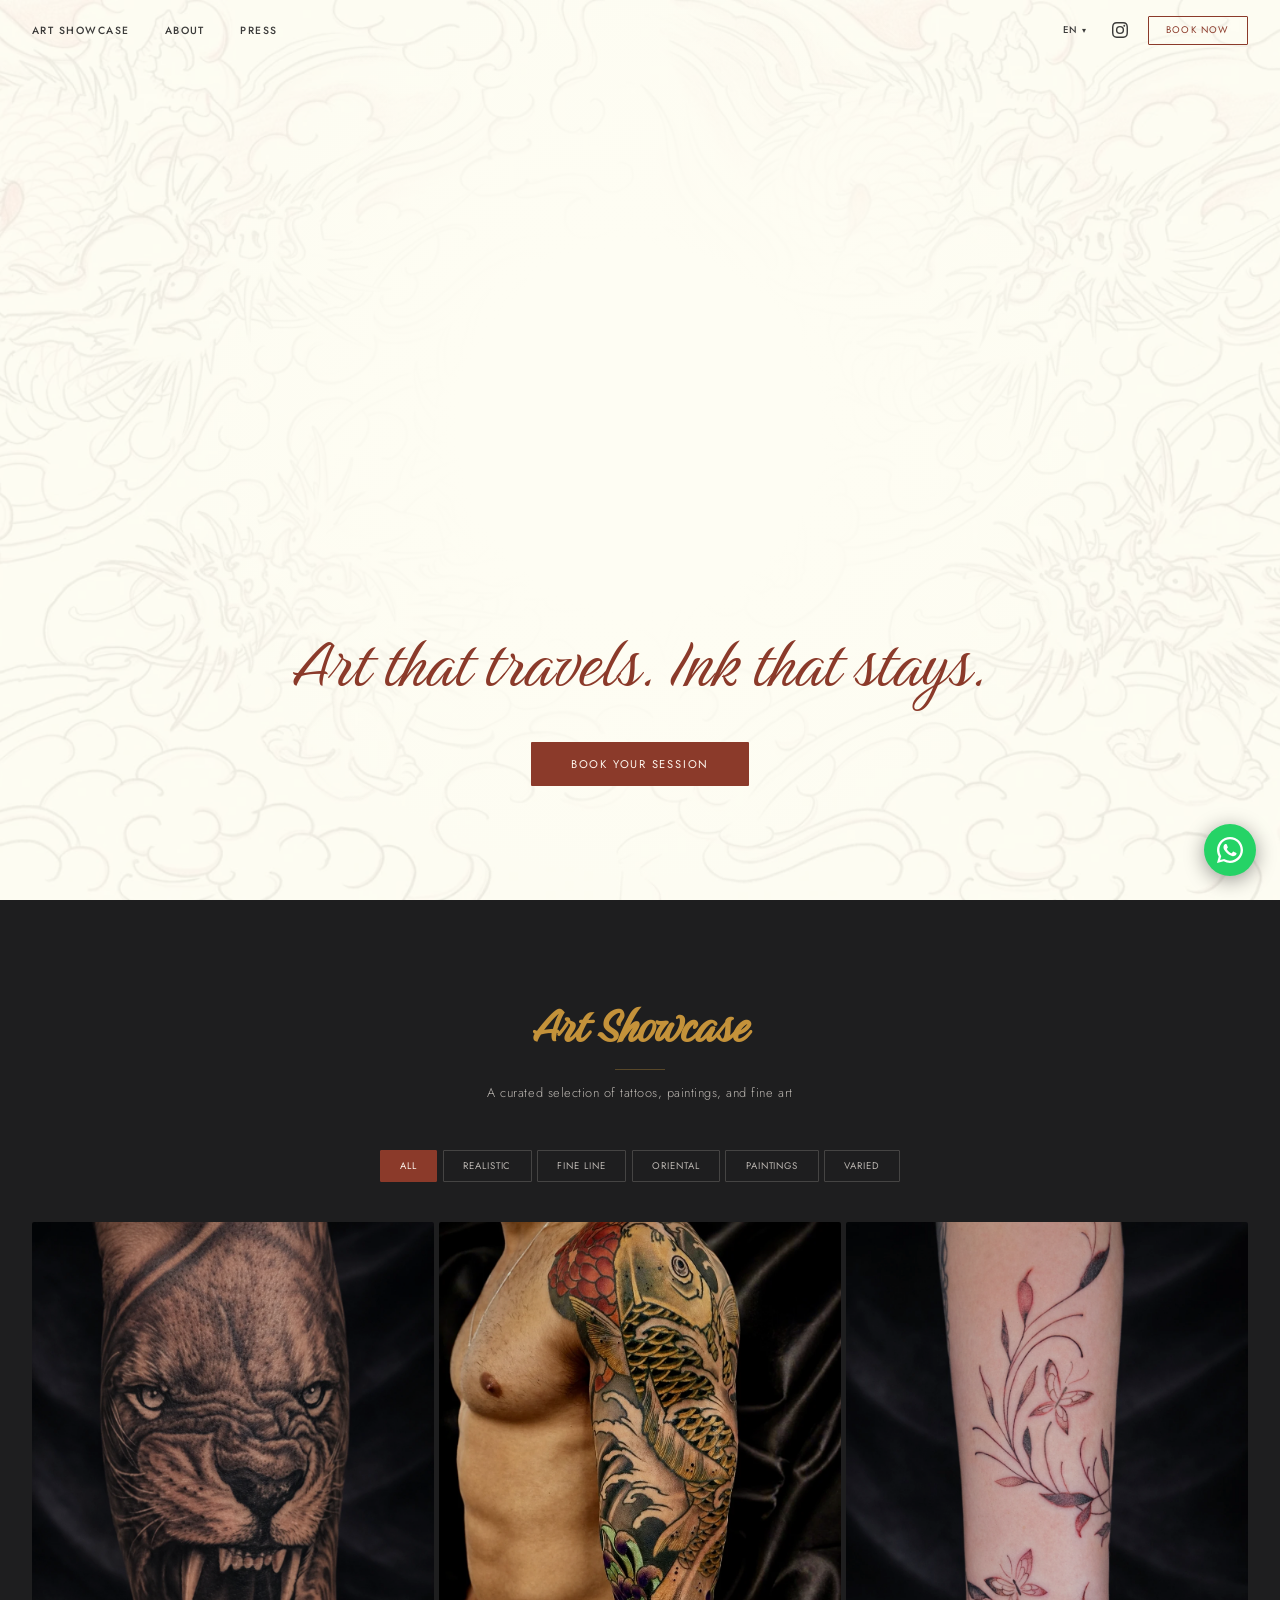
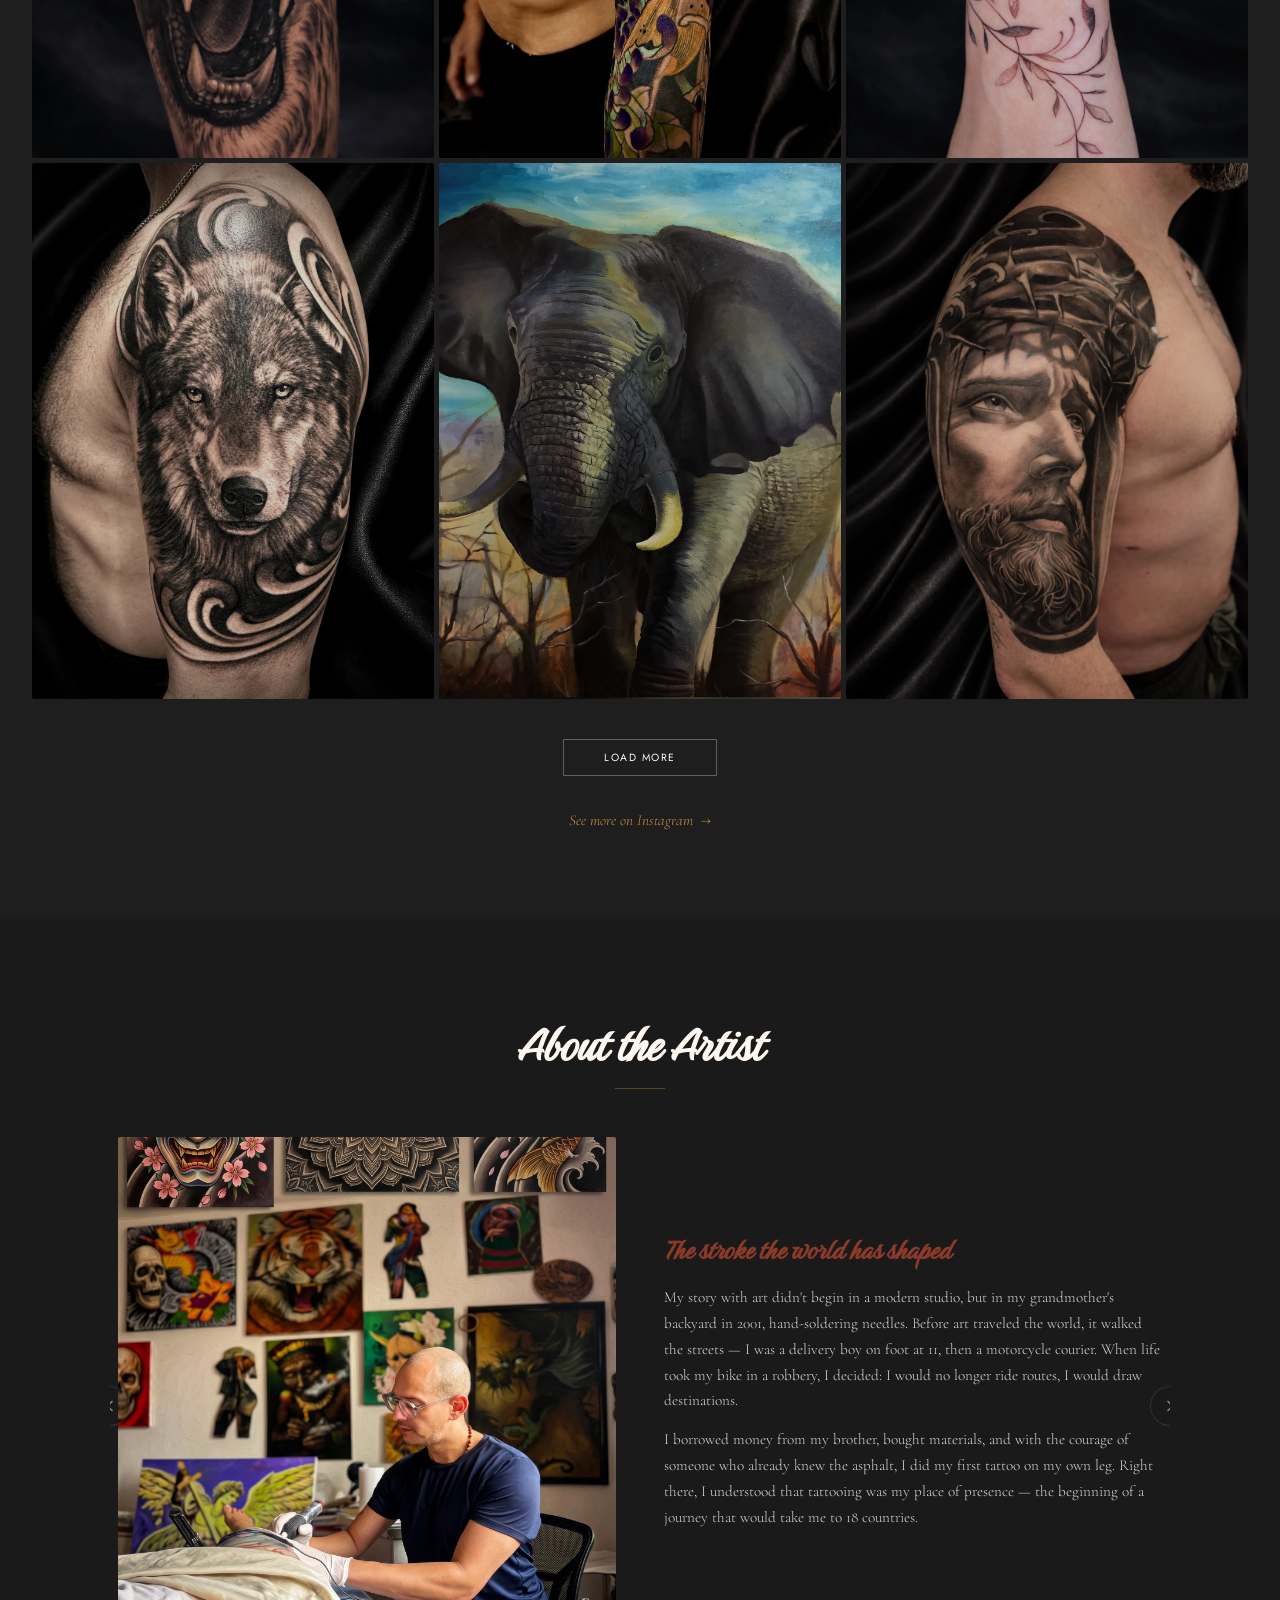
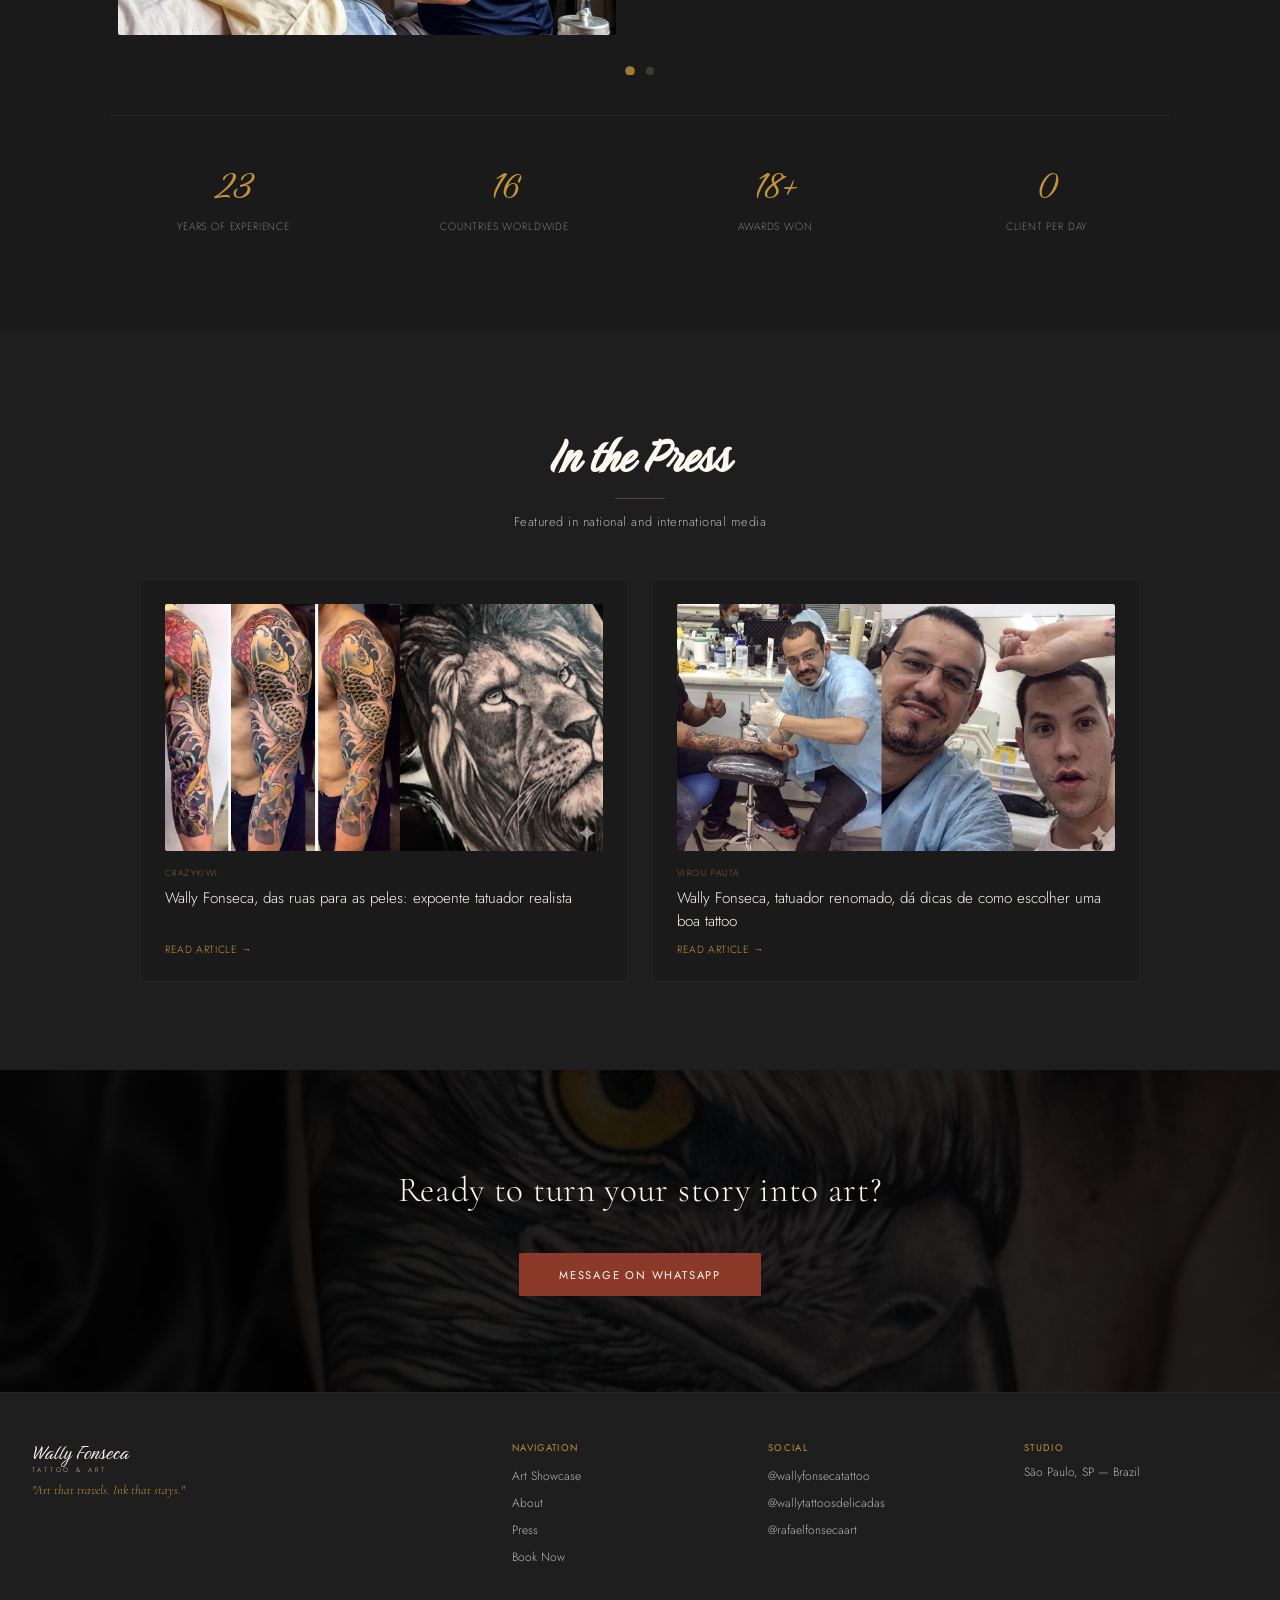
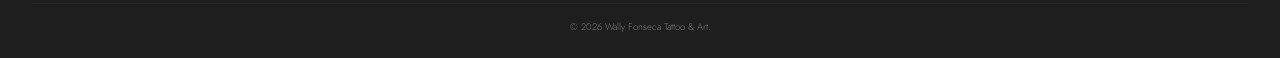
==== commit 52b95de9: "fix: grid gaps and mobile header overlap" ====
--- a/index.html
+++ b/index.html
@@ -148,8 +148,8 @@
         <figure class="mosaic__item" data-category="pinturas"><img src="assets/images/portfolio/pinturas/pintura-elefante.webp" alt="Elephant canvas painting" class="mosaic__img" loading="lazy"></figure>
         <figure class="mosaic__item" data-category="realistas"><img src="assets/images/portfolio/tattoos/cristo-espinhos.webp" alt="Christ with thorns tattoo" class="mosaic__img" loading="lazy"></figure>
 
-        <figure class="mosaic__item" data-category="oriental"><img src="assets/images/portfolio/oriental/gueixa-oriental.webp" alt="Japanese geisha tattoo" class="mosaic__img" loading="lazy"></figure>
-        <figure class="mosaic__item" data-category="realistas"><img src="assets/images/portfolio/tattoos/aguia-realista.webp" alt="Realistic eagle tattoo" class="mosaic__img" loading="lazy"></figure>
+        <figure class="mosaic__item" data-category="oriental" data-hidden="true" style="display:none"><img src="assets/images/portfolio/oriental/gueixa-oriental.webp" alt="Japanese geisha tattoo" class="mosaic__img" loading="lazy"></figure>
+        <figure class="mosaic__item" data-category="realistas" data-hidden="true" style="display:none"><img src="assets/images/portfolio/tattoos/aguia-realista.webp" alt="Realistic eagle tattoo" class="mosaic__img" loading="lazy"></figure>
         <!-- Hidden — Realistas -->
         <figure class="mosaic__item" data-category="realistas" data-hidden="true" style="display:none"><img src="assets/images/portfolio/tattoos/buda-nuvens.webp" alt="Buddha with clouds tattoo" class="mosaic__img" loading="lazy"></figure>
         <figure class="mosaic__item" data-category="realistas" data-hidden="true" style="display:none"><img src="assets/images/portfolio/tattoos/buda-peito.webp" alt="Buddha chest tattoo" class="mosaic__img" loading="lazy"></figure>
--- a/assets/css/style.css
+++ b/assets/css/style.css
@@ -167,6 +167,7 @@
 
 /* ═══ RESPONSIVE ═══ */
 @media(max-width:768px){
+  .hdr__logo{display:none!important}
   .hdr__left a:not(:first-child){display:none}
   .hero::after{width:500px;height:500px}
   .hero__globe{width:220px;height:220px}
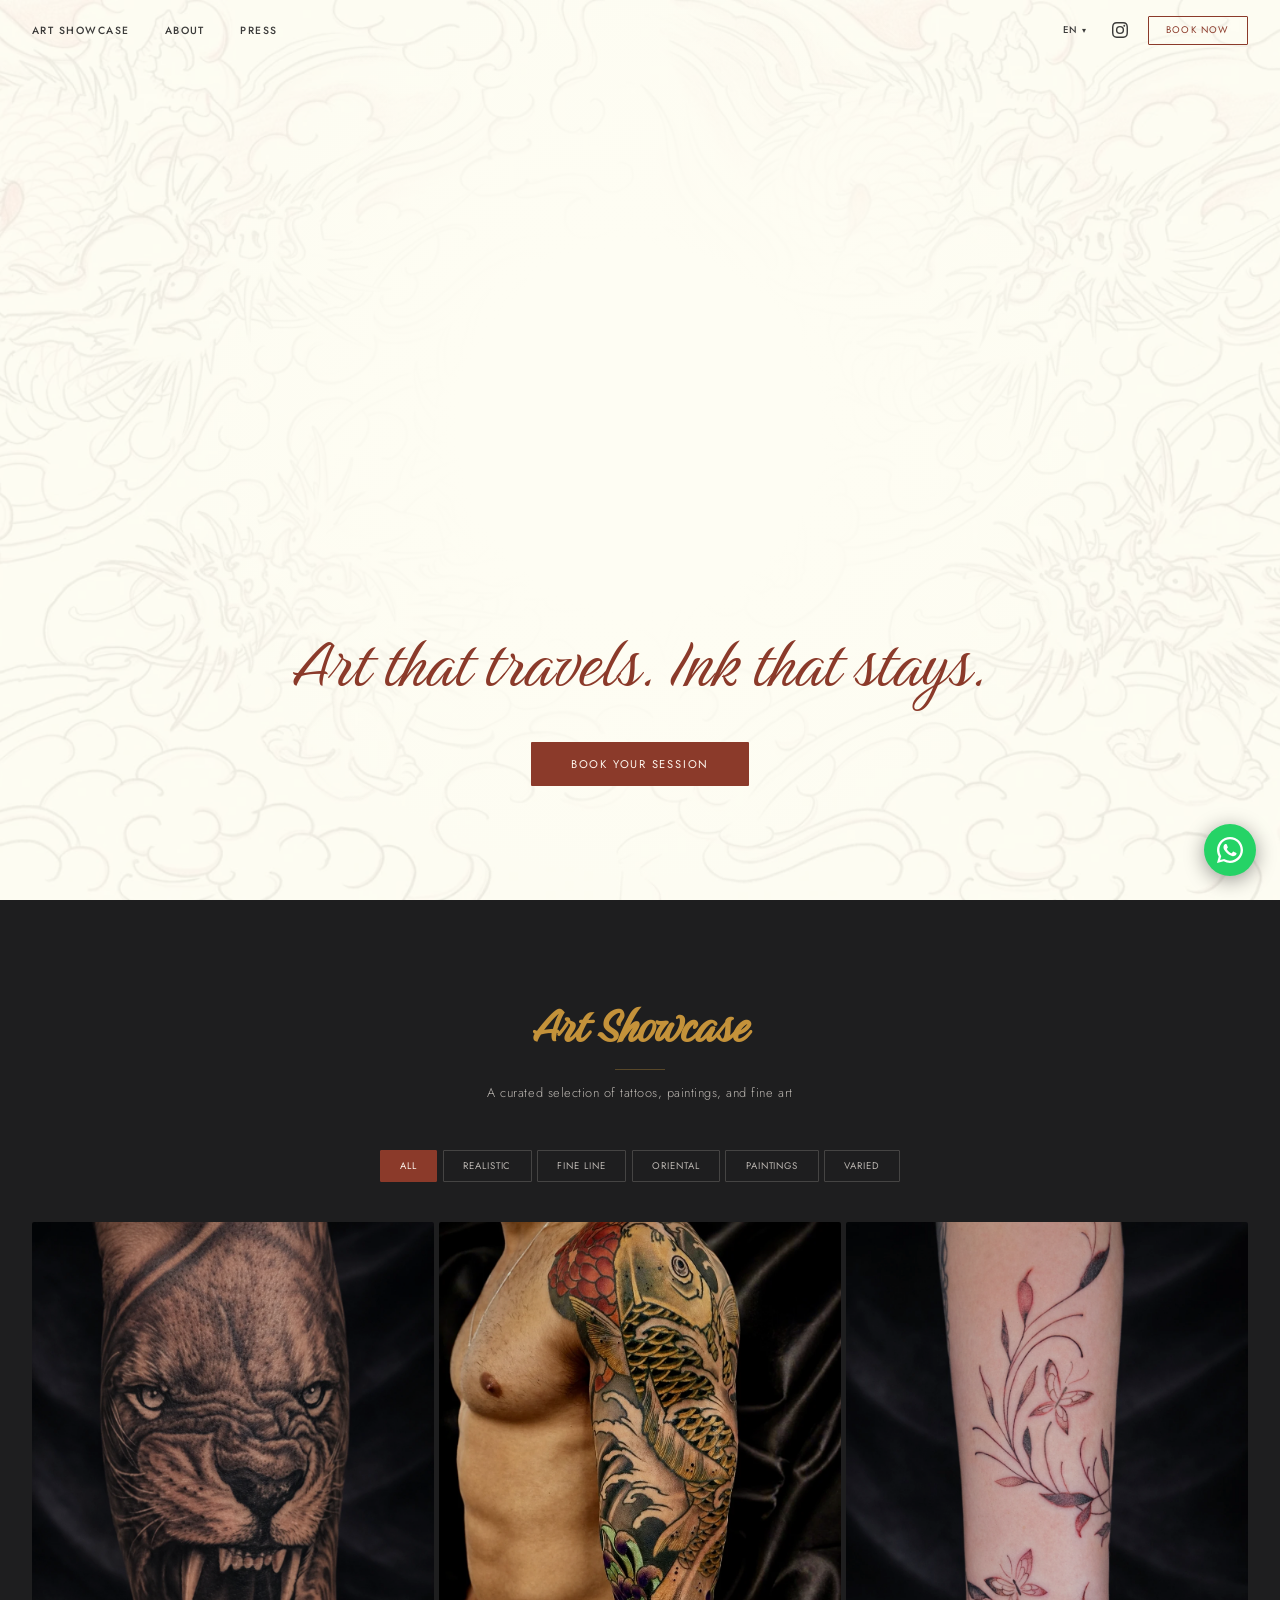
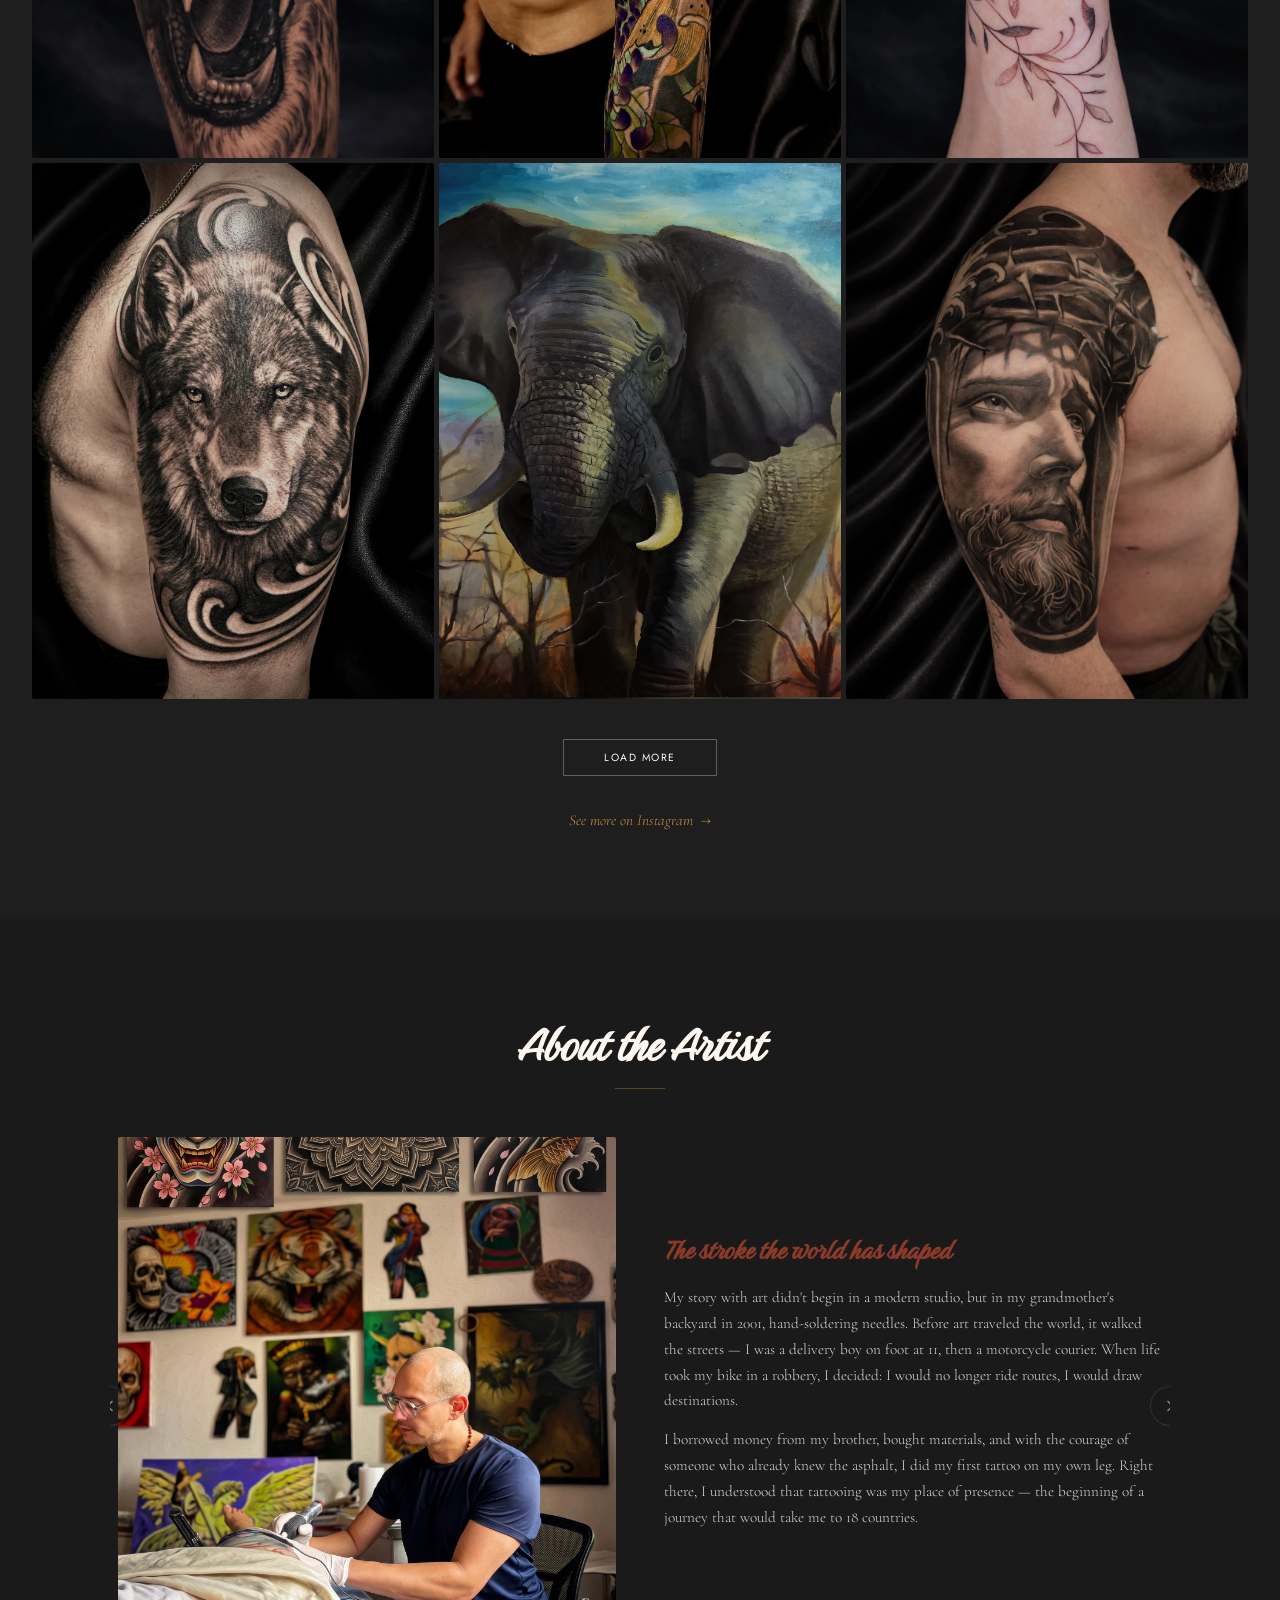
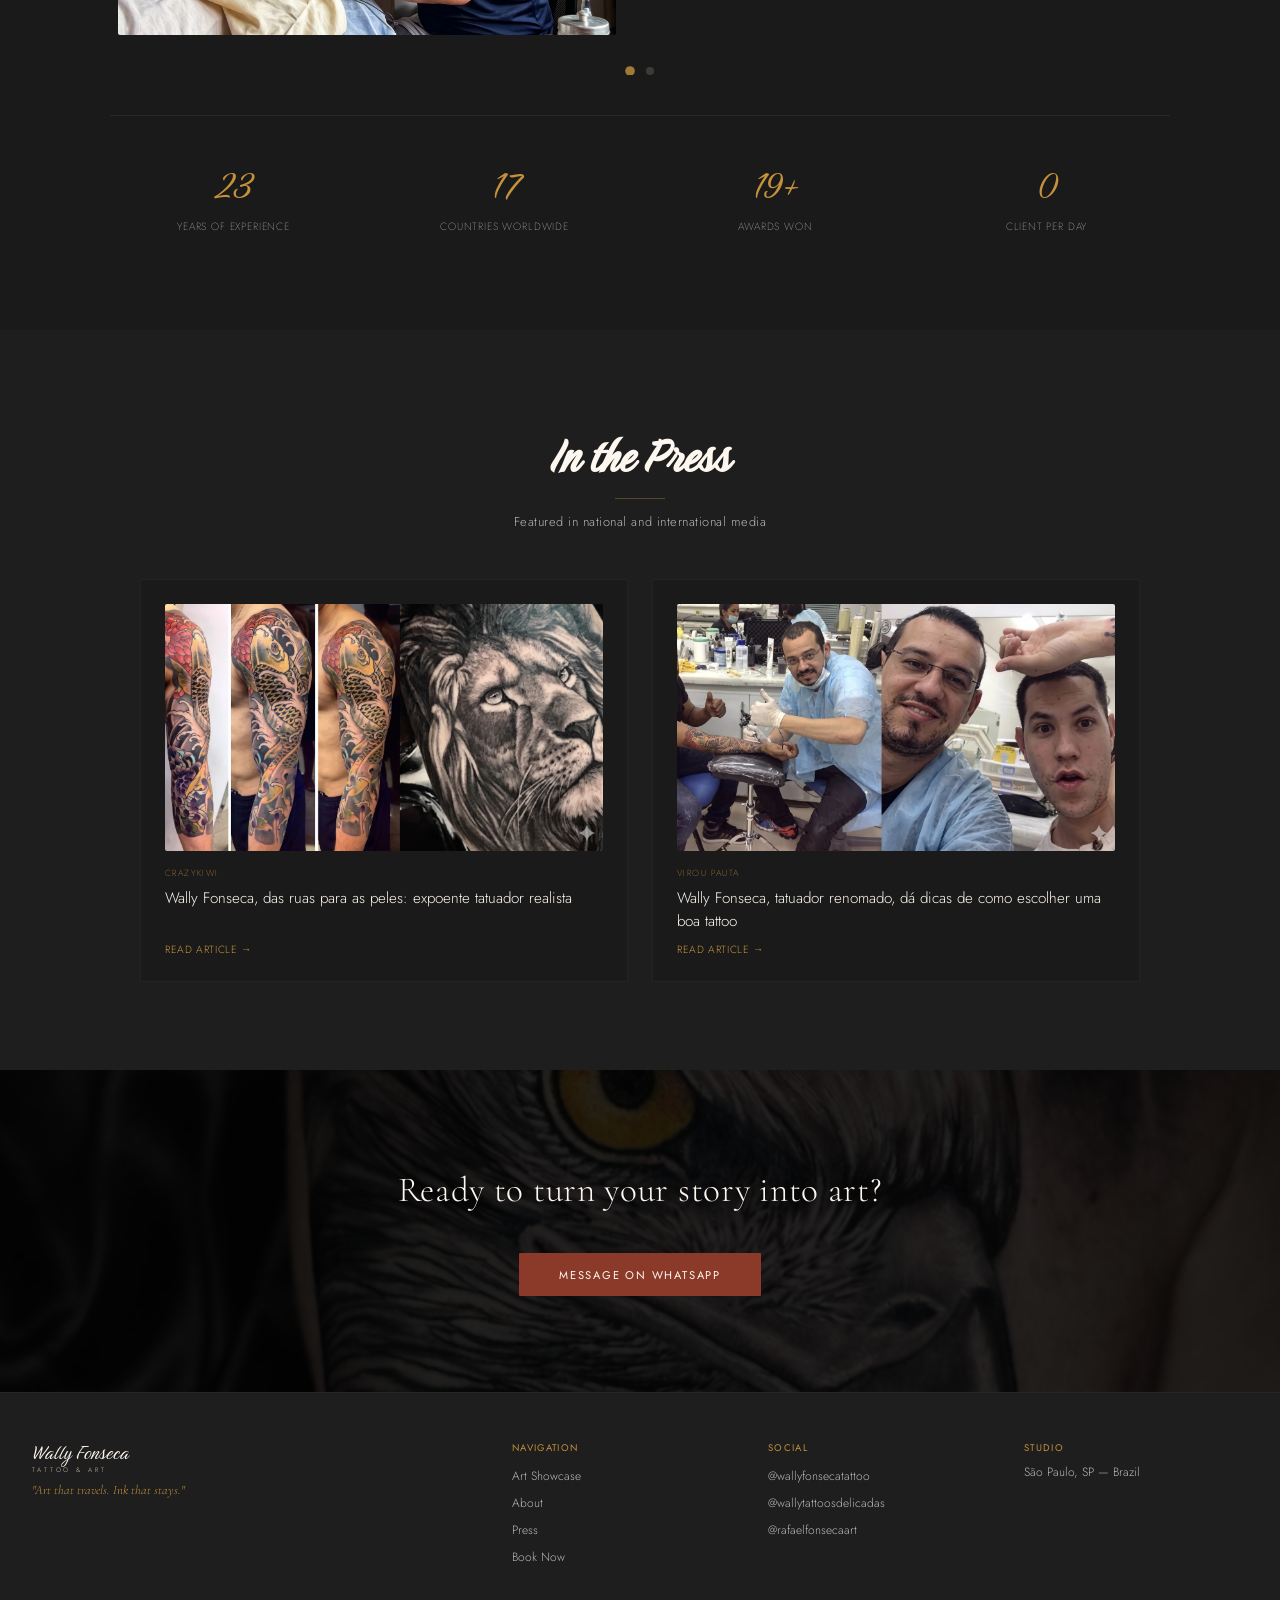
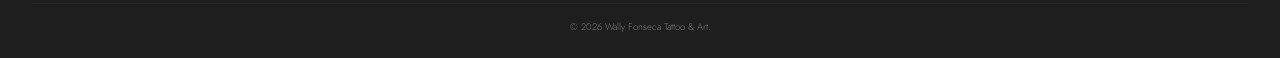
==== commit 06e41c4d: "fix: remove 11 duplicate images, mobile header with logo left" ====
--- a/index.html
+++ b/index.html
@@ -152,29 +152,20 @@
         <figure class="mosaic__item" data-category="realistas" data-hidden="true" style="display:none"><img src="assets/images/portfolio/tattoos/aguia-realista.webp" alt="Realistic eagle tattoo" class="mosaic__img" loading="lazy"></figure>
         <!-- Hidden — Realistas -->
         <figure class="mosaic__item" data-category="realistas" data-hidden="true" style="display:none"><img src="assets/images/portfolio/tattoos/buda-nuvens.webp" alt="Buddha with clouds tattoo" class="mosaic__img" loading="lazy"></figure>
-        <figure class="mosaic__item" data-category="realistas" data-hidden="true" style="display:none"><img src="assets/images/portfolio/tattoos/buda-peito.webp" alt="Buddha chest tattoo" class="mosaic__img" loading="lazy"></figure>
         <figure class="mosaic__item" data-category="realistas" data-hidden="true" style="display:none"><img src="assets/images/portfolio/tattoos/leao-sereno.webp" alt="Serene lion tattoo" class="mosaic__img" loading="lazy"></figure>
-        <figure class="mosaic__item" data-category="realistas" data-hidden="true" style="display:none"><img src="assets/images/portfolio/tattoos/leao-olho.webp" alt="Lion eye detail tattoo" class="mosaic__img" loading="lazy"></figure>
         <figure class="mosaic__item" data-category="realistas" data-hidden="true" style="display:none"><img src="assets/images/portfolio/tattoos/leao-olho-2.webp" alt="Lion with eye tattoo" class="mosaic__img" loading="lazy"></figure>
-        <figure class="mosaic__item" data-category="realistas" data-hidden="true" style="display:none"><img src="assets/images/portfolio/tattoos/leao-frontal.webp" alt="Frontal lion tattoo" class="mosaic__img" loading="lazy"></figure>
         <figure class="mosaic__item" data-category="realistas" data-hidden="true" style="display:none"><img src="assets/images/portfolio/tattoos/leao-frontal-2.webp" alt="Lion portrait tattoo" class="mosaic__img" loading="lazy"></figure>
         <figure class="mosaic__item" data-category="realistas" data-hidden="true" style="display:none"><img src="assets/images/portfolio/tattoos/leao-geometrico.webp" alt="Geometric lion tattoo" class="mosaic__img" loading="lazy"></figure>
-        <figure class="mosaic__item" data-category="realistas" data-hidden="true" style="display:none"><img src="assets/images/portfolio/tattoos/leao-rugindo-2.webp" alt="Roaring lion forearm tattoo" class="mosaic__img" loading="lazy"></figure>
         <figure class="mosaic__item" data-category="realistas" data-hidden="true" style="display:none"><img src="assets/images/portfolio/tattoos/tigre-folhas.webp" alt="Tiger with leaves tattoo" class="mosaic__img" loading="lazy"></figure>
         <figure class="mosaic__item" data-category="realistas" data-hidden="true" style="display:none"><img src="assets/images/portfolio/tattoos/onca-retrato.webp" alt="Jaguar portrait tattoo" class="mosaic__img" loading="lazy"></figure>
         <figure class="mosaic__item" data-category="realistas" data-hidden="true" style="display:none"><img src="assets/images/portfolio/tattoos/lobo-correndo.webp" alt="Running wolf tattoo" class="mosaic__img" loading="lazy"></figure>
         <figure class="mosaic__item" data-category="realistas" data-hidden="true" style="display:none"><img src="assets/images/portfolio/tattoos/aguia-olho.webp" alt="Eagle eye detail tattoo" class="mosaic__img" loading="lazy"></figure>
         <figure class="mosaic__item" data-category="realistas" data-hidden="true" style="display:none"><img src="assets/images/portfolio/tattoos/tubarao.webp" alt="Realistic shark tattoo" class="mosaic__img" loading="lazy"></figure>
         <figure class="mosaic__item" data-category="realistas" data-hidden="true" style="display:none"><img src="assets/images/portfolio/tattoos/coruja-cocar.webp" alt="Owl with headdress tattoo" class="mosaic__img" loading="lazy"></figure>
-        <figure class="mosaic__item" data-category="realistas" data-hidden="true" style="display:none"><img src="assets/images/portfolio/tattoos/coruja-cocar-2.webp" alt="Owl with native headdress" class="mosaic__img" loading="lazy"></figure>
-        <figure class="mosaic__item" data-category="realistas" data-hidden="true" style="display:none"><img src="assets/images/portfolio/tattoos/coruja-cocar-3.webp" alt="Owl with feather headdress" class="mosaic__img" loading="lazy"></figure>
         <figure class="mosaic__item" data-category="realistas" data-hidden="true" style="display:none"><img src="assets/images/portfolio/tattoos/coruja-relogio.webp" alt="Owl with clock tattoo" class="mosaic__img" loading="lazy"></figure>
         <figure class="mosaic__item" data-category="realistas" data-hidden="true" style="display:none"><img src="assets/images/portfolio/tattoos/cristo-armadura.webp" alt="Christ in armor tattoo" class="mosaic__img" loading="lazy"></figure>
         <figure class="mosaic__item" data-category="realistas" data-hidden="true" style="display:none"><img src="assets/images/portfolio/tattoos/pastor-alemao.webp" alt="German shepherd tattoo" class="mosaic__img" loading="lazy"></figure>
-        <figure class="mosaic__item" data-category="realistas" data-hidden="true" style="display:none"><img src="assets/images/portfolio/tattoos/pastor-alemao-2.webp" alt="German shepherd portrait" class="mosaic__img" loading="lazy"></figure>
-        <figure class="mosaic__item" data-category="realistas" data-hidden="true" style="display:none"><img src="assets/images/portfolio/tattoos/pastor-alemao-3.webp" alt="German shepherd realistic" class="mosaic__img" loading="lazy"></figure>
         <figure class="mosaic__item" data-category="realistas" data-hidden="true" style="display:none"><img src="assets/images/portfolio/tattoos/jogador-futebol.webp" alt="Soccer player tattoo" class="mosaic__img" loading="lazy"></figure>
-        <figure class="mosaic__item" data-category="realistas" data-hidden="true" style="display:none"><img src="assets/images/portfolio/tattoos/jogador-futebol-2.webp" alt="Football player celebration tattoo" class="mosaic__img" loading="lazy"></figure>
         <figure class="mosaic__item" data-category="realistas" data-hidden="true" style="display:none"><img src="assets/images/portfolio/tattoos/sleeve-animais.webp" alt="Animal sleeve tattoo" class="mosaic__img" loading="lazy"></figure>
         <figure class="mosaic__item" data-category="realistas" data-hidden="true" style="display:none"><img src="assets/images/portfolio/tattoos/sleeve-natureza.webp" alt="Nature sleeve tattoo" class="mosaic__img" loading="lazy"></figure>
         <figure class="mosaic__item" data-category="realistas" data-hidden="true" style="display:none"><img src="assets/images/portfolio/tattoos/sleeve-lobos.webp" alt="Wolf pack sleeve tattoo" class="mosaic__img" loading="lazy"></figure>
@@ -193,8 +184,6 @@
         <figure class="mosaic__item" data-category="oriental" data-hidden="true" style="display:none"><img src="assets/images/portfolio/oriental/peonia-oriental.webp" alt="Oriental peony tattoo" class="mosaic__img" loading="lazy"></figure>
         <!-- Hidden — Pinturas -->
         <figure class="mosaic__item" data-category="pinturas" data-hidden="true" style="display:none"><img src="assets/images/portfolio/pinturas/pintura-tigre.webp" alt="Tiger canvas painting" class="mosaic__img" loading="lazy"></figure>
-        <figure class="mosaic__item" data-category="pinturas" data-hidden="true" style="display:none"><img src="assets/images/portfolio/pinturas/pintura-elefante-2.webp" alt="Elephant oil painting" class="mosaic__img" loading="lazy"></figure>
-        <figure class="mosaic__item" data-category="pinturas" data-hidden="true" style="display:none"><img src="assets/images/portfolio/pinturas/pintura-tigre-2.webp" alt="Tiger oil painting" class="mosaic__img" loading="lazy"></figure>
         <figure class="mosaic__item" data-category="pinturas" data-hidden="true" style="display:none"><img src="assets/images/portfolio/pinturas/pintura-buda-dourado.webp" alt="Golden Buddha painting" class="mosaic__img" loading="lazy"></figure>
         <figure class="mosaic__item" data-category="pinturas" data-hidden="true" style="display:none"><img src="assets/images/portfolio/pinturas/pintura-buda-quadro.webp" alt="Buddha framed painting" class="mosaic__img" loading="lazy"></figure>
         <figure class="mosaic__item" data-category="pinturas" data-hidden="true" style="display:none"><img src="assets/images/portfolio/pinturas/pintura-buda-rosto.webp" alt="Buddha face painting" class="mosaic__img" loading="lazy"></figure>
--- a/assets/css/style.css
+++ b/assets/css/style.css
@@ -167,8 +167,8 @@
 
 /* ═══ RESPONSIVE ═══ */
 @media(max-width:768px){
-  .hdr__logo{display:none!important}
-  .hdr__left a:not(:first-child){display:none}
+  .hdr__left{display:none}
+  .hdr__logo{position:static;transform:none;opacity:1!important;pointer-events:auto}
   .hero::after{width:500px;height:500px}
   .hero__globe{width:220px;height:220px}
   .hero__tagline{font-size:2.4rem}
